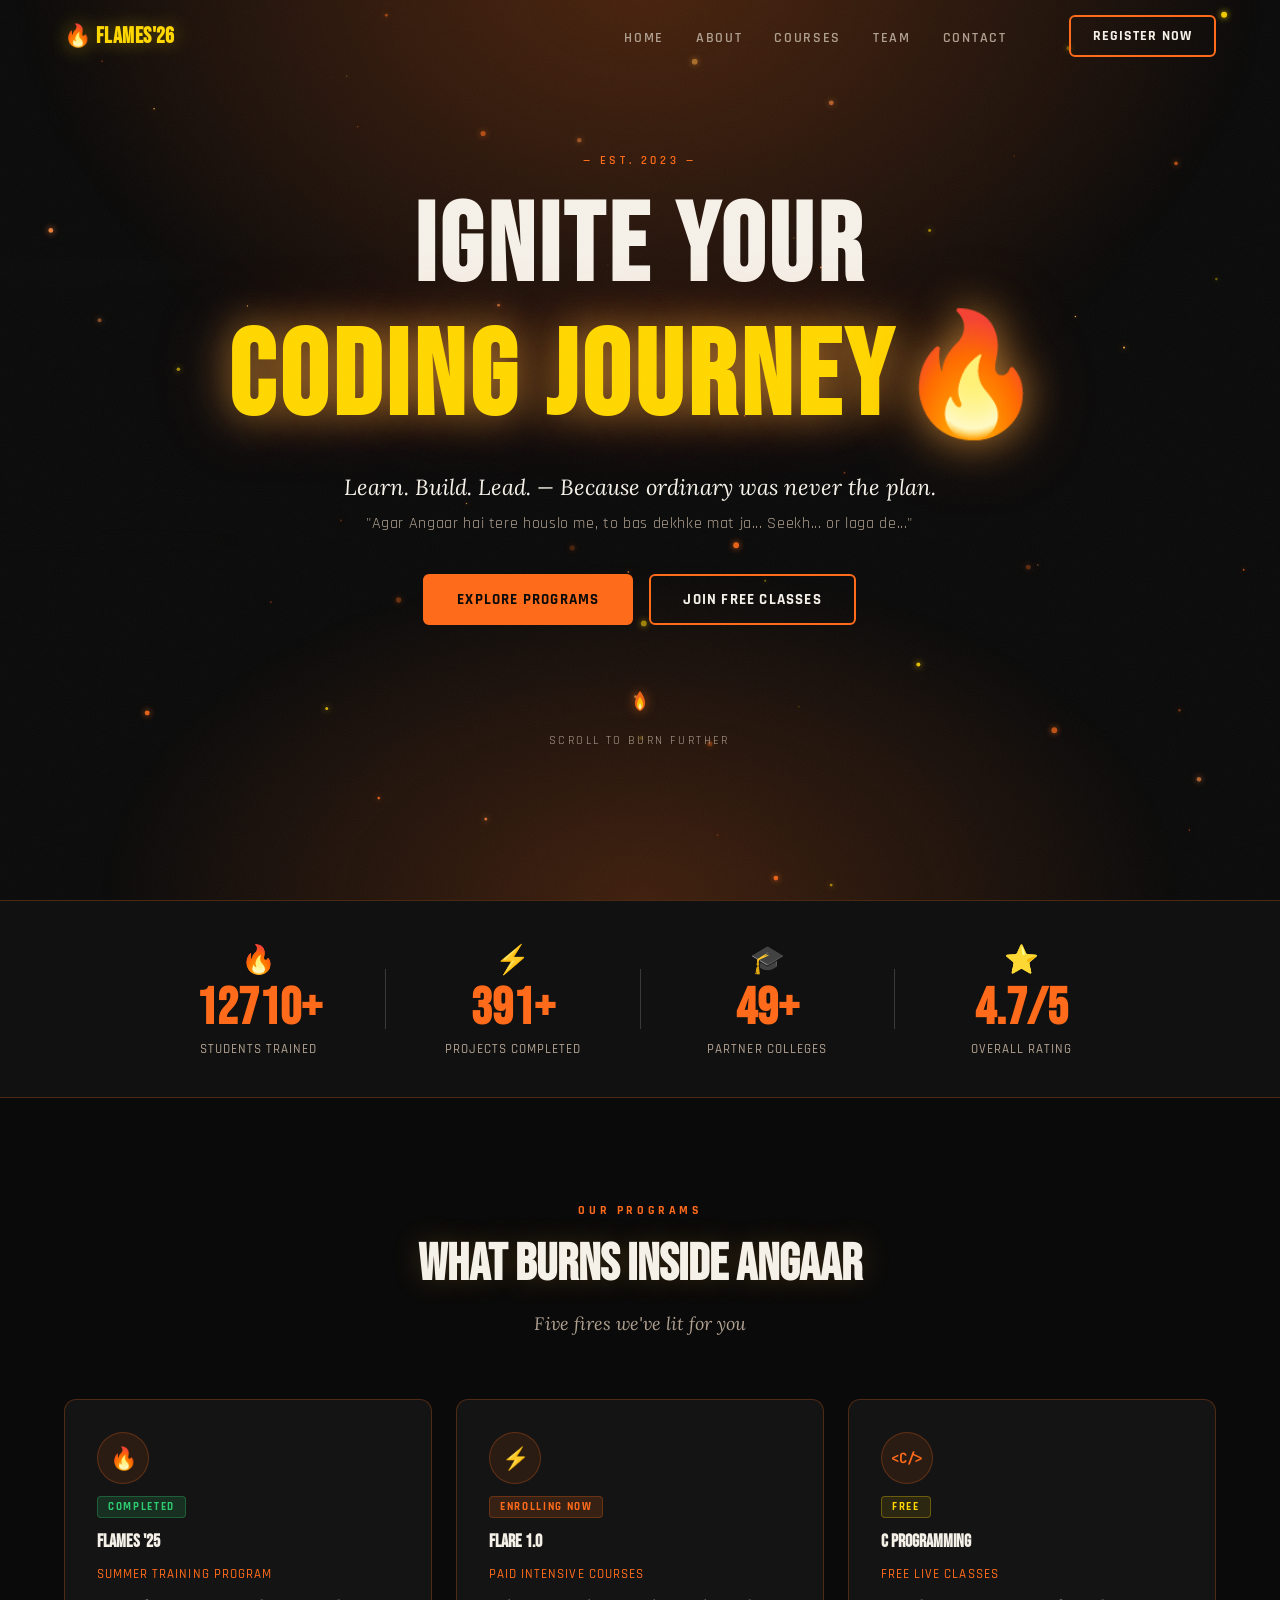
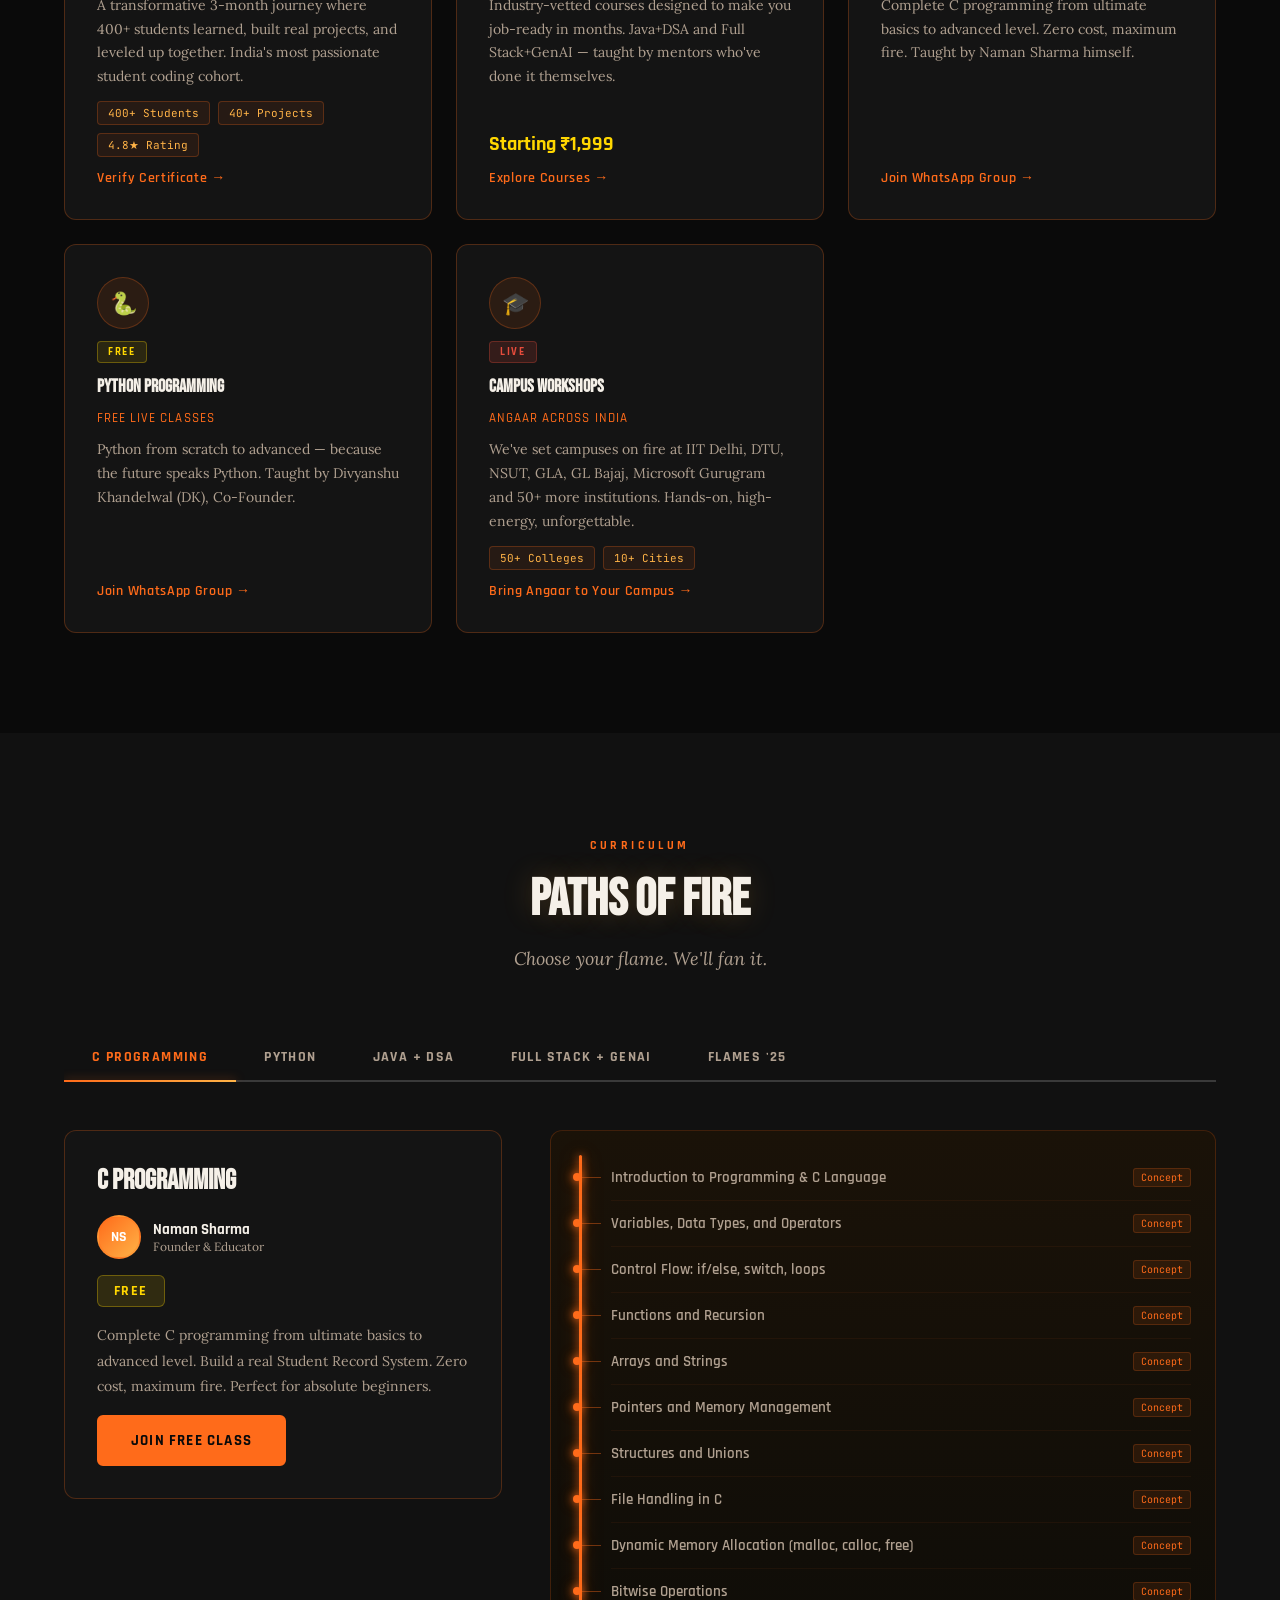
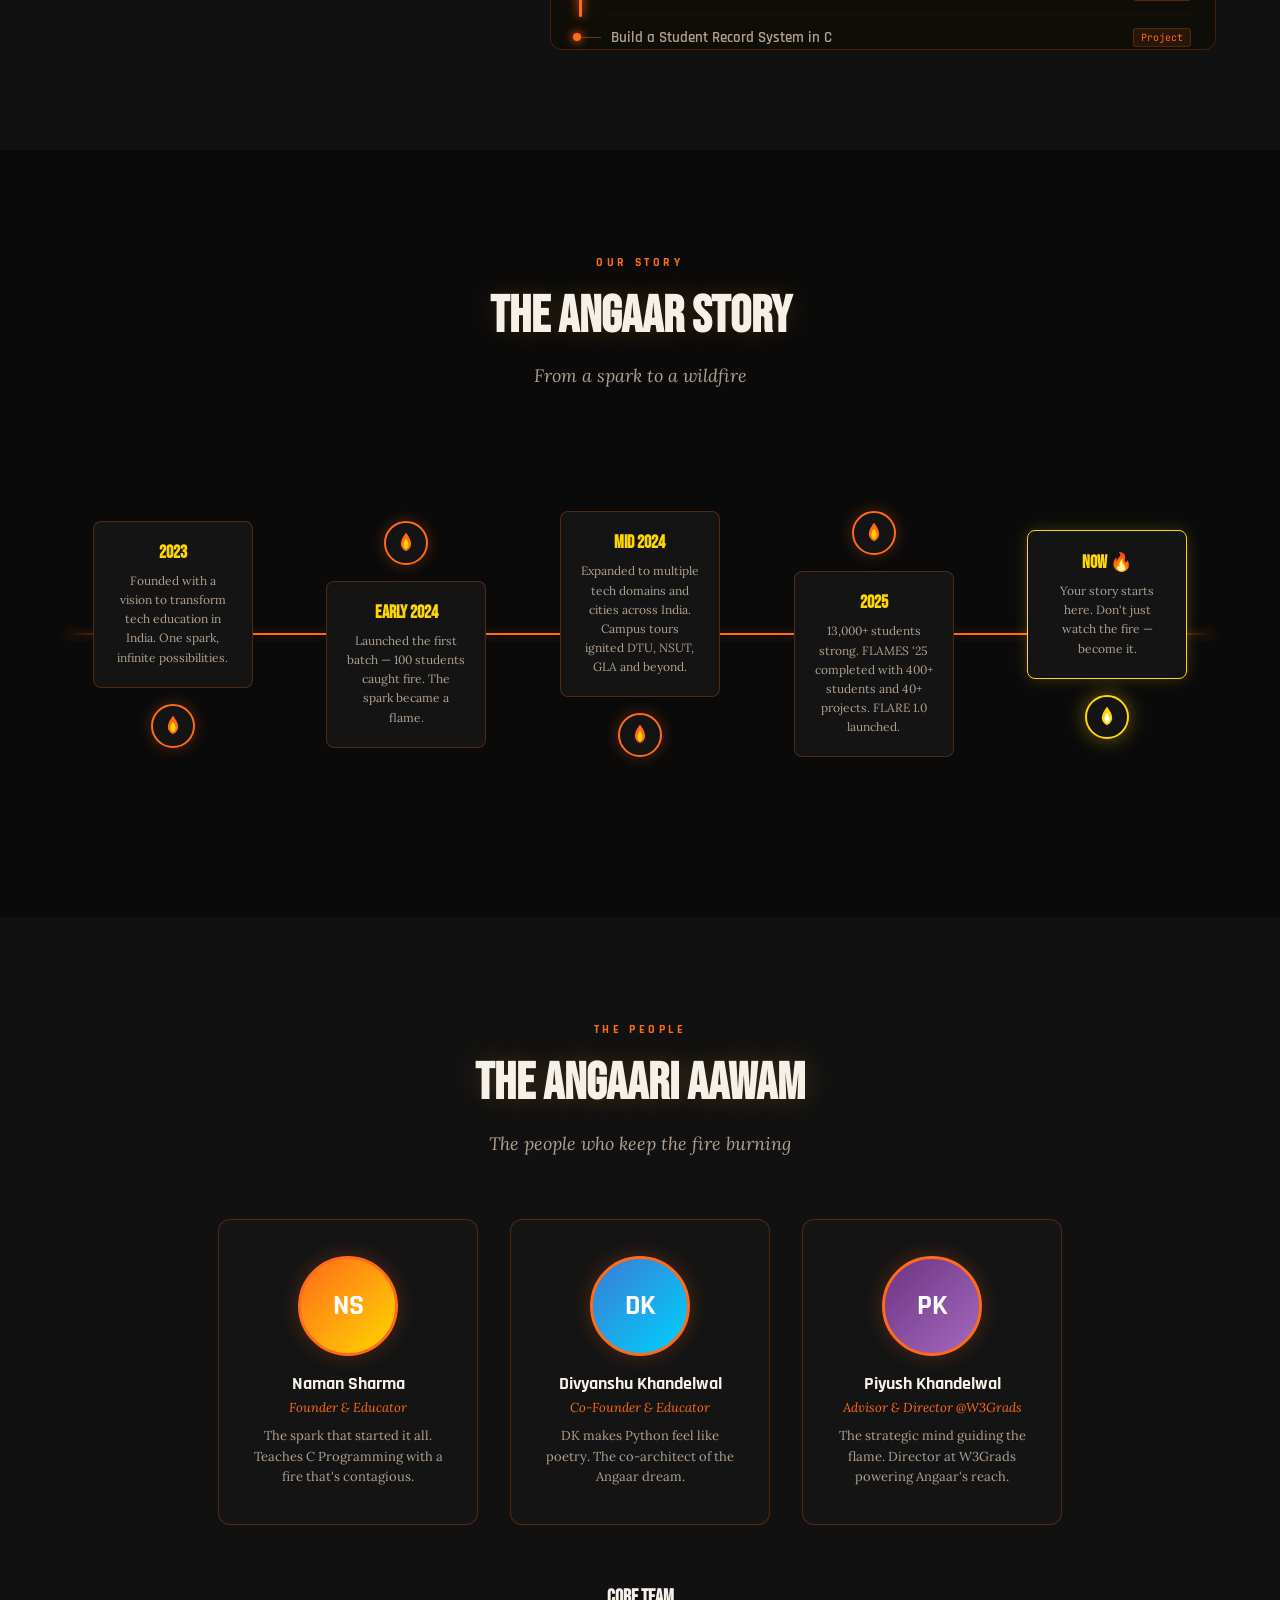
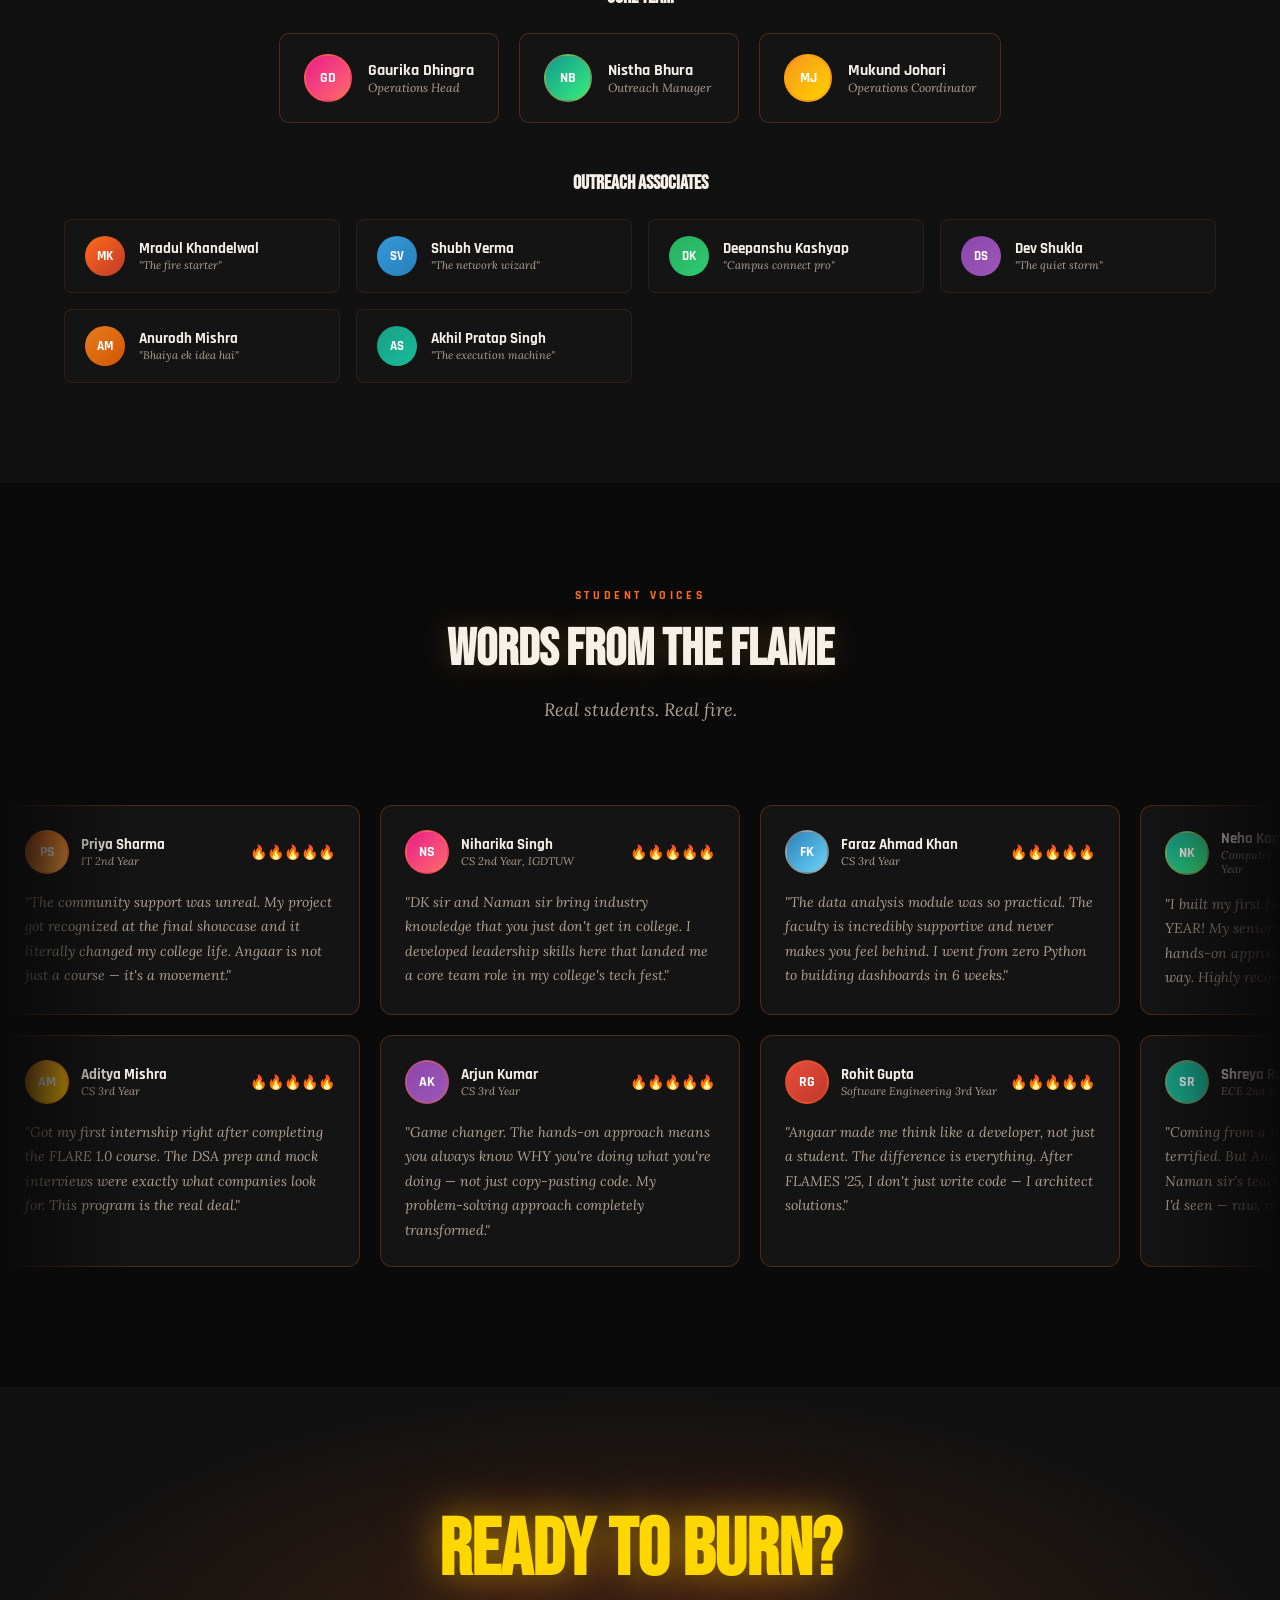
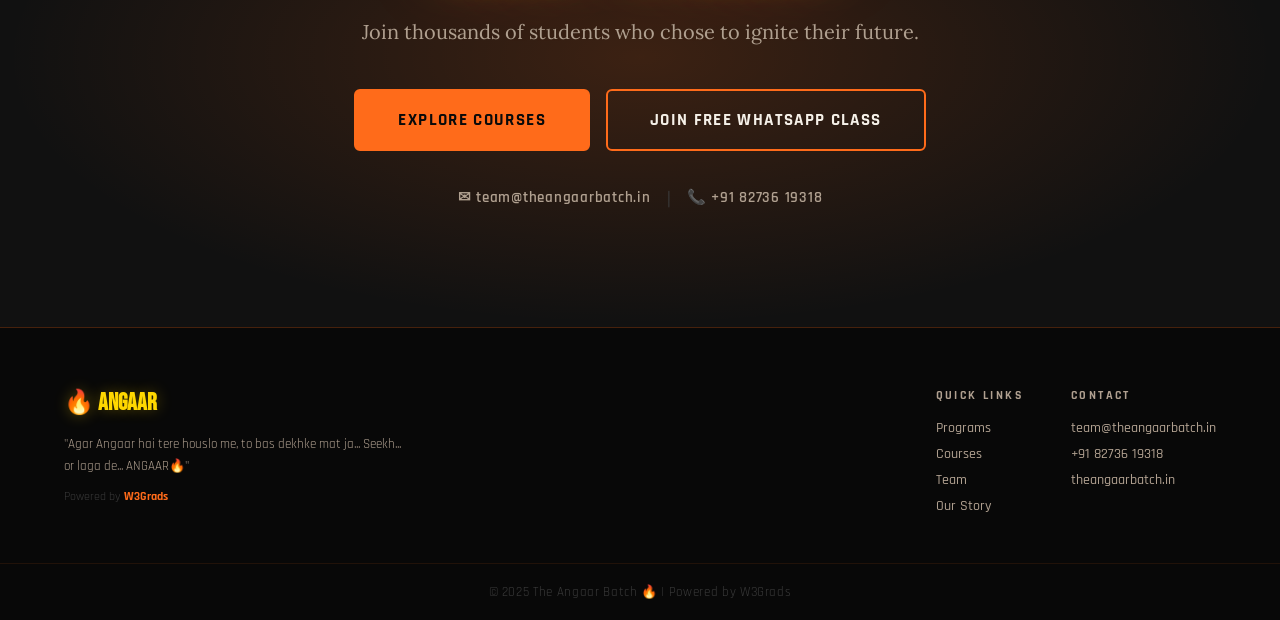
==== index.html @ 76a48553 "initial commit" ====
<!DOCTYPE html>
<html lang="en">

<head>
  <meta charset="UTF-8" />
  <meta name="viewport" content="width=device-width, initial-scale=1.0" />
  <meta name="description"
    content="The Angaar Batch — India's most passionate student coding community. Free live coding classes, intensive FLARE courses, and campus workshops. 13,000+ students trained." />
  <title>The Angaar Batch 🔥 | Ignite Your Angaar</title>

  <!-- Google Fonts -->
  <link rel="preconnect" href="https://fonts.googleapis.com" />
  <link rel="preconnect" href="https://fonts.gstatic.com" crossorigin />
  <link
    href="https://fonts.googleapis.com/css2?family=Bebas+Neue&family=Rajdhani:wght@400;500;600;700&family=Lora:ital,wght@0,400;0,600;1,400;1,600&family=JetBrains+Mono:wght@400;500&display=swap"
    rel="stylesheet" />

  <link rel="stylesheet" href="style.css" />
</head>

<body>

  <!-- ======= NAVBAR ======= -->
  <nav id="navbar" class="navbar">
    <div class="nav-container">
      <a href="#" class="nav-logo" id="nav-logo">🔥 FLAMES'26</a>
      <ul class="nav-links" id="nav-links">
        <li><a href="#hero" class="nav-link">Home</a></li>
        <li><a href="#about" class="nav-link">About</a></li>
        <li><a href="#courses" class="nav-link">Courses</a></li>
        <li><a href="#team" class="nav-link">Team</a></li>
        <li><a href="#contact" class="nav-link">Contact</a></li>
      </ul>
      <a href="register.html" class="btn btn-outline nav-cta" id="nav-cta">Register Now</a>
      <button class="hamburger" id="hamburger" aria-label="Open menu">
        <span></span><span></span><span></span>
      </button>
    </div>
    <!-- Mobile Drawer -->
    <div class="mobile-drawer" id="mobile-drawer">
      <button class="drawer-close" id="drawer-close" aria-label="Close menu">✕</button>
      <ul class="drawer-links">
        <li><a href="#hero" class="drawer-link">Home</a></li>
        <li><a href="#about" class="drawer-link">About</a></li>
        <li><a href="#courses" class="drawer-link">Courses</a></li>
        <li><a href="#team" class="drawer-link">Team</a></li>
        <li><a href="#contact" class="drawer-link">Contact</a></li>
      </ul>
      <a href="register.html" class="btn btn-primary drawer-cta">Register Now</a>
    </div>
    <div class="drawer-overlay" id="drawer-overlay"></div>
  </nav>

  <!-- ======= HERO SECTION ======= -->
  <section id="hero" class="hero-section">
    <!-- Background Layers -->
    <canvas id="particles-canvas" class="particles-canvas"></canvas>
    <div class="hero-glow-top"></div>
    <div class="hero-glow-bottom"></div>
    <div class="hero-smoke hero-smoke--1"></div>
    <div class="hero-smoke hero-smoke--2"></div>
    <div class="noise-overlay"></div>

    <!-- Hero Content -->
    <div class="hero-content" id="hero-content">
      <span class="hero-label reveal-hero" id="hero-label">— EST. 2023 —</span>

      <h1 class="hero-title">
        <span class="hero-line-1 reveal-hero" id="hero-line-1">IGNITE YOUR</span>
        <span class="hero-line-2 reveal-hero" id="hero-line-2">Coding Journey<span class="fire-emoji">🔥</span></span>
      </h1>

      <p class="hero-tagline reveal-hero" id="hero-tagline">
        Learn. Build. Lead. — Because ordinary was never the plan.
      </p>
      <p class="hero-hindi reveal-hero" id="hero-hindi">
        "Agar Angaar hai tere houslo me, to bas dekhke mat ja... Seekh... or laga de..."
      </p>

      <div class="hero-buttons reveal-hero" id="hero-buttons">
        <a href="#about" class="btn btn-primary" id="btn-explore">Explore Programs</a>
        <a href="#courses" class="btn btn-outline" id="btn-join">Join Free Classes</a>
      </div>

      <div class="scroll-indicator reveal-hero" id="scroll-indicator">
        <div class="scroll-flame">
          <svg width="24" height="32" viewBox="0 0 24 32" fill="none" xmlns="http://www.w3.org/2000/svg"
            class="flame-svg">
            <path d="M12 2C12 2 7 8 7 14C7 17.866 9.134 21 12 22C14.866 21 17 17.866 17 14C17 8 12 2 12 2Z"
              fill="#FF6B1A" opacity="0.9" />
            <path d="M12 8C12 8 9 12 9 15.5C9 17.985 10.343 20 12 20.5C13.657 20 15 17.985 15 15.5C15 12 12 8 12 8Z"
              fill="#FFD700" opacity="0.8" />
            <path
              d="M12 14C12 14 10.5 16 10.5 17.5C10.5 19.157 11.172 20.5 12 20.5C12.828 20.5 13.5 19.157 13.5 17.5C13.5 16 12 14 12 14Z"
              fill="white" opacity="0.6" />
          </svg>
        </div>
        <span class="scroll-text">Scroll to burn further</span>
      </div>
    </div>
  </section>

  <!-- ======= STATS BAR ======= -->
  <section id="stats" class="stats-bar">
    <div class="stats-container">
      <div class="stat-item">
        <span class="stat-icon">🔥</span>
        <span class="stat-number" data-target="13000" data-suffix="+">0</span>
        <span class="stat-label">Students Trained</span>
      </div>
      <div class="stat-divider"></div>
      <div class="stat-item">
        <span class="stat-icon">⚡</span>
        <span class="stat-number" data-target="400" data-suffix="+">0</span>
        <span class="stat-label">Projects Completed</span>
      </div>
      <div class="stat-divider"></div>
      <div class="stat-item">
        <span class="stat-icon">🎓</span>
        <span class="stat-number" data-target="50" data-suffix="+">0</span>
        <span class="stat-label">Partner Colleges</span>
      </div>
      <div class="stat-divider"></div>
      <div class="stat-item">
        <span class="stat-icon">⭐</span>
        <span class="stat-number" data-target="4.8" data-suffix="/5" data-decimal="1">0</span>
        <span class="stat-label">Overall Rating</span>
      </div>
    </div>
  </section>

  <!-- ======= ABOUT / HIGHLIGHTS ======= -->
  <section id="about" class="section programs-section">
    <div class="container">
      <div class="section-header reveal">
        <span class="section-label">OUR PROGRAMS</span>
        <h2 class="section-title">What Burns Inside Angaar</h2>
        <p class="section-subtitle">Five fires we've lit for you</p>
      </div>

      <div class="cards-grid">
        <!-- Card 1: FLAMES '25 -->
        <div class="program-card reveal" id="card-flames">
          <div class="card-icon-wrap">
            <span class="card-icon">🔥</span>
          </div>
          <div class="card-badge card-badge--success">COMPLETED</div>
          <h3 class="card-title">FLAMES '25</h3>
          <p class="card-subtitle">Summer Training Program</p>
          <p class="card-body">A transformative 3-month journey where 400+ students learned, built real projects, and
            leveled up together. India's most passionate student coding cohort.</p>
          <div class="card-stats-row">
            <span class="mini-stat">400+ Students</span>
            <span class="mini-stat">40+ Projects</span>
            <span class="mini-stat">4.8★ Rating</span>
          </div>
          <a href="#" class="card-link">Verify Certificate →</a>
        </div>

        <!-- Card 2: FLARE 1.0 -->
        <div class="program-card reveal" id="card-flare">
          <div class="card-icon-wrap">
            <span class="card-icon">⚡</span>
          </div>
          <div class="card-badge card-badge--active">ENROLLING NOW</div>
          <h3 class="card-title">FLARE 1.0</h3>
          <p class="card-subtitle">Paid Intensive Courses</p>
          <p class="card-body">Industry-vetted courses designed to make you job-ready in months. Java+DSA and Full
            Stack+GenAI — taught by mentors who've done it themselves.</p>
          <div class="card-price">Starting ₹1,999</div>
          <a href="#courses" class="card-link">Explore Courses →</a>
        </div>

        <!-- Card 3: C Programming -->
        <div class="program-card reveal" id="card-c">
          <div class="card-icon-wrap">
            <span class="card-icon card-icon--mono">&lt;C/&gt;</span>
          </div>
          <div class="card-badge card-badge--free">FREE</div>
          <h3 class="card-title">C Programming</h3>
          <p class="card-subtitle">Free Live Classes</p>
          <p class="card-body">Complete C programming from ultimate basics to advanced level. Zero cost, maximum fire.
            Taught by Naman Sharma himself.</p>
          <a href="#" class="card-link">Join WhatsApp Group →</a>
        </div>

        <!-- Card 4: Python -->
        <div class="program-card program-card--wide reveal" id="card-python">
          <div class="card-icon-wrap">
            <span class="card-icon">🐍</span>
          </div>
          <div class="card-badge card-badge--free">FREE</div>
          <h3 class="card-title">Python Programming</h3>
          <p class="card-subtitle">Free Live Classes</p>
          <p class="card-body">Python from scratch to advanced — because the future speaks Python. Taught by Divyanshu
            Khandelwal (DK), Co-Founder.</p>
          <a href="#" class="card-link">Join WhatsApp Group →</a>
        </div>

        <!-- Card 5: Workshops -->
        <div class="program-card program-card--wide reveal" id="card-workshops">
          <div class="card-icon-wrap">
            <span class="card-icon">🎓</span>
          </div>
          <div class="card-badge card-badge--live">LIVE</div>
          <h3 class="card-title">Campus Workshops</h3>
          <p class="card-subtitle">Angaar Across India</p>
          <p class="card-body">We've set campuses on fire at IIT Delhi, DTU, NSUT, GLA, GL Bajaj, Microsoft Gurugram and
            50+ more institutions. Hands-on, high-energy, unforgettable.</p>
          <div class="card-stats-row">
            <span class="mini-stat">50+ Colleges</span>
            <span class="mini-stat">10+ Cities</span>
          </div>
          <a href="#contact" class="card-link">Bring Angaar to Your Campus →</a>
        </div>
      </div>
    </div>
  </section>

  <!-- ======= COURSES SECTION ======= -->
  <section id="courses" class="section courses-section">
    <div class="container">
      <div class="section-header reveal">
        <span class="section-label">CURRICULUM</span>
        <h2 class="section-title">Paths of Fire</h2>
        <p class="section-subtitle">Choose your flame. We'll fan it.</p>
      </div>

      <!-- Tab Switcher -->
      <div class="tabs-wrapper reveal">
        <div class="tabs-bar" id="tabs-bar">
          <button class="tab-btn active" data-tab="c" id="tab-c">C PROGRAMMING</button>
          <button class="tab-btn" data-tab="python" id="tab-python">PYTHON</button>
          <button class="tab-btn" data-tab="java" id="tab-java">JAVA + DSA</button>
          <button class="tab-btn" data-tab="fullstack" id="tab-fullstack">FULL STACK + GENAI</button>
          <button class="tab-btn" data-tab="flames" id="tab-flames">FLAMES '25</button>
          <div class="tab-indicator" id="tab-indicator"></div>
        </div>
      </div>

      <!-- Course Cards -->
      <div class="course-panels">

        <!-- C Programming Panel -->
        <div class="course-panel active" id="panel-c">
          <div class="course-info">
            <h3 class="course-title">C Programming</h3>
            <div class="course-instructor">
              <div class="instructor-avatar" style="background: linear-gradient(135deg, #FF6B1A, #FFB347);">NS</div>
              <div>
                <div class="instructor-name">Naman Sharma</div>
                <div class="instructor-role">Founder & Educator</div>
              </div>
            </div>
            <div class="course-price-badge free-badge">FREE</div>
            <p class="course-desc">Complete C programming from ultimate basics to advanced level. Build a real Student
              Record System. Zero cost, maximum fire. Perfect for absolute beginners.</p>
            <a href="#" class="btn btn-primary course-enroll-btn" id="enroll-c">Join Free Class</a>
          </div>
          <div class="burning-scroll" id="scroll-c">
            <div class="scroll-spine" id="spine-c"></div>
            <div class="scroll-items" id="items-c">
              <div class="scroll-item" data-tag="Concept">Introduction to Programming & C Language</div>
              <div class="scroll-item" data-tag="Concept">Variables, Data Types, and Operators</div>
              <div class="scroll-item" data-tag="Concept">Control Flow: if/else, switch, loops</div>
              <div class="scroll-item" data-tag="Concept">Functions and Recursion</div>
              <div class="scroll-item" data-tag="Concept">Arrays and Strings</div>
              <div class="scroll-item" data-tag="Concept">Pointers and Memory Management</div>
              <div class="scroll-item" data-tag="Concept">Structures and Unions</div>
              <div class="scroll-item" data-tag="Concept">File Handling in C</div>
              <div class="scroll-item" data-tag="Concept">Dynamic Memory Allocation (malloc, calloc, free)</div>
              <div class="scroll-item" data-tag="Concept">Bitwise Operations</div>
              <div class="scroll-item" data-tag="Project">Build a Student Record System in C</div>
              <div class="scroll-item" data-tag="Assessment">Final Assessment + Certificate</div>
            </div>
          </div>
        </div>

        <!-- Python Panel -->
        <div class="course-panel" id="panel-python">
          <div class="course-info">
            <h3 class="course-title">Python Programming</h3>
            <div class="course-instructor">
              <div class="instructor-avatar" style="background: linear-gradient(135deg, #3a7bd5, #00d2ff);">DK</div>
              <div>
                <div class="instructor-name">Divyanshu Khandelwal</div>
                <div class="instructor-role">Co-Founder & Educator</div>
              </div>
            </div>
            <div class="course-price-badge free-badge">FREE</div>
            <p class="course-desc">Python from scratch to advanced — because the future speaks Python. Build real data
              dashboards. Taught by DK himself, with love and fire.</p>
            <a href="#" class="btn btn-primary course-enroll-btn" id="enroll-python">Join Free Class</a>
          </div>
          <div class="burning-scroll" id="scroll-python">
            <div class="scroll-spine" id="spine-python"></div>
            <div class="scroll-items" id="items-python">
              <div class="scroll-item" data-tag="Concept">Python Basics: Syntax, Variables, I/O</div>
              <div class="scroll-item" data-tag="Concept">Conditionals and Loops</div>
              <div class="scroll-item" data-tag="Concept">Functions, Scope, and Lambda</div>
              <div class="scroll-item" data-tag="Concept">Lists, Tuples, Sets, Dictionaries</div>
              <div class="scroll-item" data-tag="Concept">String Manipulation Deep Dive</div>
              <div class="scroll-item" data-tag="Concept">File Handling and Exceptions</div>
              <div class="scroll-item" data-tag="Concept">Object-Oriented Programming in Python</div>
              <div class="scroll-item" data-tag="Concept">Modules and Packages</div>
              <div class="scroll-item" data-tag="Workshop">Working with APIs (requests library)</div>
              <div class="scroll-item" data-tag="Workshop">Data Analysis Intro with Pandas</div>
              <div class="scroll-item" data-tag="Workshop">Web Scraping Basics with BeautifulSoup</div>
              <div class="scroll-item" data-tag="Project">Build a Data Dashboard</div>
              <div class="scroll-item" data-tag="Assessment">Final Assessment + Certificate</div>
            </div>
          </div>
        </div>

        <!-- Java + DSA Panel -->
        <div class="course-panel" id="panel-java">
          <div class="course-info">
            <h3 class="course-title">Java + DSA</h3>
            <div class="course-instructor">
              <div class="instructor-avatar" style="background: linear-gradient(135deg, #FF6B1A, #c0392b);">AM</div>
              <div>
                <div class="instructor-name">Angaar Mentors</div>
                <div class="instructor-role">FLARE 1.0 Program</div>
              </div>
            </div>
            <div class="course-price-badge paid-badge">₹1,999</div>
            <p class="course-desc">Industry-vetted Java & DSA roadmap with 150+ curated problems, mock interviews, and a
              capstone portfolio project. Job-ready in months.</p>
            <a href="#" class="btn btn-primary course-enroll-btn" id="enroll-java">Enroll Now</a>
          </div>
          <div class="burning-scroll" id="scroll-java">
            <div class="scroll-spine" id="spine-java"></div>
            <div class="scroll-items" id="items-java">
              <div class="scroll-item" data-tag="Concept">Core Java: Syntax, OOP, Classes, Inheritance</div>
              <div class="scroll-item" data-tag="Concept">Advanced OOP: Abstract, Interfaces, Generics</div>
              <div class="scroll-item" data-tag="Concept">Exception Handling and Collections Framework</div>
              <div class="scroll-item" data-tag="Concept">Java 8+ Features (Streams, Lambda, Optional)</div>
              <div class="scroll-item" data-tag="Concept">Time & Space Complexity Analysis</div>
              <div class="scroll-item" data-tag="Concept">Arrays, Strings, and Hashing Problems</div>
              <div class="scroll-item" data-tag="Concept">Linked Lists: Singly, Doubly, Circular</div>
              <div class="scroll-item" data-tag="Concept">Stacks, Queues, and Dequeues</div>
              <div class="scroll-item" data-tag="Concept">Trees: Binary, BST, AVL, Segment Trees</div>
              <div class="scroll-item" data-tag="Concept">Graphs: BFS, DFS, Dijkstra, Topological Sort</div>
              <div class="scroll-item" data-tag="Concept">Dynamic Programming Patterns (50+ problems)</div>
              <div class="scroll-item" data-tag="Concept">Sliding Window, Two Pointers, Backtracking</div>
              <div class="scroll-item" data-tag="Workshop">150+ Curated Interview Problems</div>
              <div class="scroll-item" data-tag="Workshop">Mock Interviews + Resume Review</div>
              <div class="scroll-item" data-tag="Project">Capstone Project Portfolio</div>
            </div>
          </div>
        </div>

        <!-- Full Stack + GenAI Panel -->
        <div class="course-panel" id="panel-fullstack">
          <div class="course-info">
            <h3 class="course-title">Full Stack + GenAI</h3>
            <div class="course-instructor">
              <div class="instructor-avatar" style="background: linear-gradient(135deg, #6c3483, #a569bd);">AM</div>
              <div>
                <div class="instructor-name">Angaar Mentors</div>
                <div class="instructor-role">FLARE 1.0 Program</div>
              </div>
            </div>
            <div class="course-price-badge paid-badge">₹1,999</div>
            <p class="course-desc">Master React, Django, and integrate real AI into your apps. Build a full-stack
              AI-powered web application as your capstone. The future is now.</p>
            <a href="#" class="btn btn-primary course-enroll-btn" id="enroll-fullstack">Enroll Now</a>
          </div>
          <div class="burning-scroll" id="scroll-fullstack">
            <div class="scroll-spine" id="spine-fullstack"></div>
            <div class="scroll-items" id="items-fullstack">
              <div class="scroll-item" data-tag="Concept">HTML5 + CSS3 Mastery</div>
              <div class="scroll-item" data-tag="Concept">JavaScript ES6+: Promises, Async/Await</div>
              <div class="scroll-item" data-tag="Concept">React.js: Components, Hooks, State Management</div>
              <div class="scroll-item" data-tag="Concept">Django Framework: Models, Views, URLs</div>
              <div class="scroll-item" data-tag="Concept">REST API Design with Django REST Framework</div>
              <div class="scroll-item" data-tag="Concept">SQL Databases: PostgreSQL Design & Queries</div>
              <div class="scroll-item" data-tag="Concept">NoSQL with MongoDB</div>
              <div class="scroll-item" data-tag="Concept">Authentication: JWT, Sessions, OAuth</div>
              <div class="scroll-item" data-tag="Workshop">ChatGPT API & LLM Integration</div>
              <div class="scroll-item" data-tag="Workshop">Building AI-Powered Web Features</div>
              <div class="scroll-item" data-tag="Workshop">WebApp Deployment: AWS/Render/Railway</div>
              <div class="scroll-item" data-tag="Workshop">Docker Basics and DevOps Intro</div>
              <div class="scroll-item" data-tag="Project">Capstone: Full Stack AI Web Application</div>
            </div>
          </div>
        </div>

        <!-- FLAMES '25 Panel -->
        <div class="course-panel" id="panel-flames">
          <div class="course-info">
            <h3 class="course-title">FLAMES '25</h3>
            <div class="course-instructor">
              <div class="instructor-avatar" style="background: linear-gradient(135deg, #FF6B1A, #FFD700);">🔥</div>
              <div>
                <div class="instructor-name">Angaar Core Team</div>
                <div class="instructor-role">Completed Cohort</div>
              </div>
            </div>
            <div class="course-price-badge completed-badge">3 MONTHS</div>
            <p class="course-desc">The iconic first summer batch — 400+ students, 40+ projects, 4.8/5 rating. A
              completed cohort that proved the Angaar model works. Your batch comes next.</p>
            <a href="#" class="btn btn-outline course-enroll-btn" id="enroll-flames">View Alumni Network</a>
          </div>
          <div class="burning-scroll" id="scroll-flames">
            <div class="scroll-spine" id="spine-flames"></div>
            <div class="scroll-items" id="items-flames">
              <div class="scroll-item" data-tag="Workshop">Orientation & Team Formation</div>
              <div class="scroll-item" data-tag="Concept">Git, GitHub, and Collaboration Workflows</div>
              <div class="scroll-item" data-tag="Concept">Web Fundamentals: HTML, CSS, JavaScript</div>
              <div class="scroll-item" data-tag="Concept">Python for Web Development</div>
              <div class="scroll-item" data-tag="Concept">Django Backend Development</div>
              <div class="scroll-item" data-tag="Concept">Database Design and Integration</div>
              <div class="scroll-item" data-tag="Workshop">Frontend: Building Interactive UIs</div>
              <div class="scroll-item" data-tag="Workshop">API Development and Integration</div>
              <div class="scroll-item" data-tag="Project">Team Project Kickoff (40+ teams)</div>
              <div class="scroll-item" data-tag="Workshop">Agile Methodology & Sprint Planning</div>
              <div class="scroll-item" data-tag="Project">Project Development Sprints (6 weeks)</div>
              <div class="scroll-item" data-tag="Workshop">Testing, Debugging, Deployment</div>
              <div class="scroll-item" data-tag="Project">Final Project Presentations</div>
              <div class="scroll-item" data-tag="Assessment">Certificate Distribution & Recognition</div>
              <div class="scroll-item" data-tag="Workshop">FLAMES Alumni Network Access</div>
            </div>
          </div>
        </div>

      </div>
    </div>
  </section>

  <!-- ======= JOURNEY / MILESTONES ======= -->
  <section id="journey" class="section journey-section">
    <div class="container">
      <div class="section-header reveal">
        <span class="section-label">OUR STORY</span>
        <h2 class="section-title">The Angaar Story</h2>
        <p class="section-subtitle">From a spark to a wildfire</p>
      </div>
      <div class="timeline-wrapper reveal">
        <div class="timeline-line"></div>
        <div class="timeline-items">
          <div class="timeline-item">
            <div class="timeline-dot">
              <svg width="20" height="24" viewBox="0 0 20 28" fill="none" class="tl-flame">
                <path d="M10 2C10 2 4 9 4 15C4 18.866 6.686 22.5 10 23.5C13.314 22.5 16 18.866 16 15C16 9 10 2 10 2Z"
                  fill="#FF6B1A" />
                <path d="M10 9C10 9 7 13 7 16C7 18.485 8.343 20.5 10 21C11.657 20.5 13 18.485 13 16C13 13 10 9 10 9Z"
                  fill="#FFD700" />
              </svg>
            </div>
            <div class="timeline-card tl-above">
              <div class="tl-year">2023</div>
              <p class="tl-desc">Founded with a vision to transform tech education in India. One spark, infinite
                possibilities.</p>
            </div>
          </div>
          <div class="timeline-item">
            <div class="timeline-dot">
              <svg width="20" height="24" viewBox="0 0 20 28" fill="none" class="tl-flame">
                <path d="M10 2C10 2 4 9 4 15C4 18.866 6.686 22.5 10 23.5C13.314 22.5 16 18.866 16 15C16 9 10 2 10 2Z"
                  fill="#FF6B1A" />
                <path d="M10 9C10 9 7 13 7 16C7 18.485 8.343 20.5 10 21C11.657 20.5 13 18.485 13 16C13 13 10 9 10 9Z"
                  fill="#FFD700" />
              </svg>
            </div>
            <div class="timeline-card tl-below">
              <div class="tl-year">Early 2024</div>
              <p class="tl-desc">Launched the first batch — 100 students caught fire. The spark became a flame.</p>
            </div>
          </div>
          <div class="timeline-item">
            <div class="timeline-dot">
              <svg width="20" height="24" viewBox="0 0 20 28" fill="none" class="tl-flame">
                <path d="M10 2C10 2 4 9 4 15C4 18.866 6.686 22.5 10 23.5C13.314 22.5 16 18.866 16 15C16 9 10 2 10 2Z"
                  fill="#FF6B1A" />
                <path d="M10 9C10 9 7 13 7 16C7 18.485 8.343 20.5 10 21C11.657 20.5 13 18.485 13 16C13 13 10 9 10 9Z"
                  fill="#FFD700" />
              </svg>
            </div>
            <div class="timeline-card tl-above">
              <div class="tl-year">Mid 2024</div>
              <p class="tl-desc">Expanded to multiple tech domains and cities across India. Campus tours ignited DTU,
                NSUT, GLA and beyond.</p>
            </div>
          </div>
          <div class="timeline-item">
            <div class="timeline-dot">
              <svg width="20" height="24" viewBox="0 0 20 28" fill="none" class="tl-flame">
                <path d="M10 2C10 2 4 9 4 15C4 18.866 6.686 22.5 10 23.5C13.314 22.5 16 18.866 16 15C16 9 10 2 10 2Z"
                  fill="#FF6B1A" />
                <path d="M10 9C10 9 7 13 7 16C7 18.485 8.343 20.5 10 21C11.657 20.5 13 18.485 13 16C13 13 10 9 10 9Z"
                  fill="#FFD700" />
              </svg>
            </div>
            <div class="timeline-card tl-below">
              <div class="tl-year">2025</div>
              <p class="tl-desc">13,000+ students strong. FLAMES '25 completed with 400+ students and 40+ projects.
                FLARE 1.0 launched.</p>
            </div>
          </div>
          <div class="timeline-item">
            <div class="timeline-dot tl-dot-active">
              <svg width="20" height="24" viewBox="0 0 20 28" fill="none" class="tl-flame">
                <path d="M10 2C10 2 4 9 4 15C4 18.866 6.686 22.5 10 23.5C13.314 22.5 16 18.866 16 15C16 9 10 2 10 2Z"
                  fill="#FFD700" />
                <path d="M10 9C10 9 7 13 7 16C7 18.485 8.343 20.5 10 21C11.657 20.5 13 18.485 13 16C13 13 10 9 10 9Z"
                  fill="white" />
              </svg>
            </div>
            <div class="timeline-card tl-above tl-card-active">
              <div class="tl-year">Now 🔥</div>
              <p class="tl-desc">Your story starts here. Don't just watch the fire — become it.</p>
            </div>
          </div>
        </div>
      </div>
    </div>
  </section>

  <!-- ======= TEAM SECTION ======= -->
  <section id="team" class="section team-section">
    <div class="container">
      <div class="section-header reveal">
        <span class="section-label">THE PEOPLE</span>
        <h2 class="section-title">The Angaari Aawam</h2>
        <p class="section-subtitle">The people who keep the fire burning</p>
      </div>

      <!-- Founders Row -->
      <div class="founders-row reveal">
        <div class="founder-card" id="founder-naman">
          <div class="founder-avatar-wrap">
            <div class="founder-avatar" style="background: linear-gradient(135deg, #FF6B1A 0%, #FFD700 100%);">NS</div>
          </div>
          <h3 class="founder-name">Naman Sharma</h3>
          <p class="founder-role">Founder & Educator</p>
          <p class="founder-desc">The spark that started it all. Teaches C Programming with a fire that's contagious.
          </p>
        </div>
        <div class="founder-card" id="founder-dk">
          <div class="founder-avatar-wrap">
            <div class="founder-avatar" style="background: linear-gradient(135deg, #3a7bd5 0%, #00d2ff 100%);">DK</div>
          </div>
          <h3 class="founder-name">Divyanshu Khandelwal</h3>
          <p class="founder-role">Co-Founder & Educator</p>
          <p class="founder-desc">DK makes Python feel like poetry. The co-architect of the Angaar dream.</p>
        </div>
        <div class="founder-card" id="founder-piyush">
          <div class="founder-avatar-wrap">
            <div class="founder-avatar" style="background: linear-gradient(135deg, #6c3483 0%, #a569bd 100%);">PK</div>
          </div>
          <h3 class="founder-name">Piyush Khandelwal</h3>
          <p class="founder-role">Advisor & Director @W3Grads</p>
          <p class="founder-desc">The strategic mind guiding the flame. Director at W3Grads powering Angaar's reach.</p>
        </div>
      </div>

      <!-- Core Team -->
      <div class="team-sub-header reveal">
        <h3 class="team-row-title">Core Team</h3>
      </div>
      <div class="core-team-row reveal">
        <div class="team-card" id="team-gaurika">
          <div class="team-avatar" style="background: linear-gradient(135deg, #e91e8c, #ff6b6b);">GD</div>
          <div class="team-info">
            <h4 class="team-name">Gaurika Dhingra</h4>
            <p class="team-role">Operations Head</p>
          </div>
        </div>
        <div class="team-card" id="team-nistha">
          <div class="team-avatar" style="background: linear-gradient(135deg, #11998e, #38ef7d);">NB</div>
          <div class="team-info">
            <h4 class="team-name">Nistha Bhura</h4>
            <p class="team-role">Outreach Manager</p>
          </div>
        </div>
        <div class="team-card" id="team-mukund">
          <div class="team-avatar" style="background: linear-gradient(135deg, #f7971e, #ffd200);">MJ</div>
          <div class="team-info">
            <h4 class="team-name">Mukund Johari</h4>
            <p class="team-role">Operations Coordinator</p>
          </div>
        </div>
      </div>

      <!-- Outreach Associates -->
      <div class="team-sub-header reveal">
        <h3 class="team-row-title">Outreach Associates</h3>
      </div>
      <div class="associates-grid reveal">
        <div class="associate-card" id="assoc-mradul">
          <div class="assoc-avatar" style="background: linear-gradient(135deg, #FF6B1A, #c0392b);">MK</div>
          <div class="assoc-info">
            <span class="assoc-name">Mradul Khandelwal</span>
            <span class="assoc-desc">"The fire starter"</span>
          </div>
        </div>
        <div class="associate-card" id="assoc-shubh">
          <div class="assoc-avatar" style="background: linear-gradient(135deg, #3498db, #2980b9);">SV</div>
          <div class="assoc-info">
            <span class="assoc-name">Shubh Verma</span>
            <span class="assoc-desc">"The network wizard"</span>
          </div>
        </div>
        <div class="associate-card" id="assoc-deepanshu">
          <div class="assoc-avatar" style="background: linear-gradient(135deg, #27ae60, #2ecc71);">DK</div>
          <div class="assoc-info">
            <span class="assoc-name">Deepanshu Kashyap</span>
            <span class="assoc-desc">"Campus connect pro"</span>
          </div>
        </div>
        <div class="associate-card" id="assoc-dev">
          <div class="assoc-avatar" style="background: linear-gradient(135deg, #8e44ad, #9b59b6);">DS</div>
          <div class="assoc-info">
            <span class="assoc-name">Dev Shukla</span>
            <span class="assoc-desc">"The quiet storm"</span>
          </div>
        </div>
        <div class="associate-card" id="assoc-anurodh">
          <div class="assoc-avatar" style="background: linear-gradient(135deg, #e67e22, #d35400);">AM</div>
          <div class="assoc-info">
            <span class="assoc-name">Anurodh Mishra</span>
            <span class="assoc-desc">"Bhaiya ek idea hai"</span>
          </div>
        </div>
        <div class="associate-card" id="assoc-akhil">
          <div class="assoc-avatar" style="background: linear-gradient(135deg, #16a085, #1abc9c);">AS</div>
          <div class="assoc-info">
            <span class="assoc-name">Akhil Pratap Singh</span>
            <span class="assoc-desc">"The execution machine"</span>
          </div>
        </div>
      </div>
    </div>
  </section>

  <!-- ======= TESTIMONIALS ======= -->
  <section id="testimonials" class="section testimonials-section">
    <div class="container">
      <div class="section-header reveal">
        <span class="section-label">STUDENT VOICES</span>
        <h2 class="section-title">Words from the Flame</h2>
        <p class="section-subtitle">Real students. Real fire.</p>
      </div>
    </div>
    <div class="marquee-wrapper reveal">
      <!-- Row 1: left -->
      <div class="marquee-row marquee-left" id="marquee-row-1">
        <div class="marquee-track" id="marquee-track-1">
          <div class="testimonial-card">
            <div class="testi-header">
              <div class="testi-avatar" style="background: linear-gradient(135deg, #FF6B1A, #FFB347);">PS</div>
              <div>
                <div class="testi-name">Priya Sharma</div>
                <div class="testi-college">IT 2nd Year</div>
              </div>
              <div class="testi-rating">🔥🔥🔥🔥🔥</div>
            </div>
            <p class="testi-quote">"The community support was unreal. My project got recognized at the final showcase
              and it literally changed my college life. Angaar is not just a course — it's a movement."</p>
          </div>
          <div class="testimonial-card">
            <div class="testi-header">
              <div class="testi-avatar" style="background: linear-gradient(135deg, #e91e8c, #ff6b6b);">NS</div>
              <div>
                <div class="testi-name">Niharika Singh</div>
                <div class="testi-college">CS 2nd Year, IGDTUW</div>
              </div>
              <div class="testi-rating">🔥🔥🔥🔥🔥</div>
            </div>
            <p class="testi-quote">"DK sir and Naman sir bring industry knowledge that you just don't get in college. I
              developed leadership skills here that landed me a core team role in my college's tech fest."</p>
          </div>
          <div class="testimonial-card">
            <div class="testi-header">
              <div class="testi-avatar" style="background: linear-gradient(135deg, #2980b9, #6dd5fa);">FK</div>
              <div>
                <div class="testi-name">Faraz Ahmad Khan</div>
                <div class="testi-college">CS 3rd Year</div>
              </div>
              <div class="testi-rating">🔥🔥🔥🔥🔥</div>
            </div>
            <p class="testi-quote">"The data analysis module was so practical. The faculty is incredibly supportive and
              never makes you feel behind. I went from zero Python to building dashboards in 6 weeks."</p>
          </div>
          <div class="testimonial-card">
            <div class="testi-header">
              <div class="testi-avatar" style="background: linear-gradient(135deg, #11998e, #38ef7d);">NK</div>
              <div>
                <div class="testi-name">Neha Kapoor</div>
                <div class="testi-college">Computer Applications 1st Year</div>
              </div>
              <div class="testi-rating">🔥🔥🔥🔥🔥</div>
            </div>
            <p class="testi-quote">"I built my first full-stack app here. FIRST YEAR! My seniors couldn't believe it.
              The hands-on approach is brutal in the best possible way. Highly recommend."</p>
          </div>
        </div>
      </div>
      <!-- Row 2: right -->
      <div class="marquee-row marquee-right" id="marquee-row-2">
        <div class="marquee-track" id="marquee-track-2">
          <div class="testimonial-card">
            <div class="testi-header">
              <div class="testi-avatar" style="background: linear-gradient(135deg, #f7971e, #ffd200);">AM</div>
              <div>
                <div class="testi-name">Aditya Mishra</div>
                <div class="testi-college">CS 3rd Year</div>
              </div>
              <div class="testi-rating">🔥🔥🔥🔥🔥</div>
            </div>
            <p class="testi-quote">"Got my first internship right after completing the FLARE 1.0 course. The DSA prep
              and mock interviews were exactly what companies look for. This program is the real deal."</p>
          </div>
          <div class="testimonial-card">
            <div class="testi-header">
              <div class="testi-avatar" style="background: linear-gradient(135deg, #8e44ad, #9b59b6);">AK</div>
              <div>
                <div class="testi-name">Arjun Kumar</div>
                <div class="testi-college">CS 3rd Year</div>
              </div>
              <div class="testi-rating">🔥🔥🔥🔥🔥</div>
            </div>
            <p class="testi-quote">"Game changer. The hands-on approach means you always know WHY you're doing what
              you're doing — not just copy-pasting code. My problem-solving approach completely transformed."</p>
          </div>
          <div class="testimonial-card">
            <div class="testi-header">
              <div class="testi-avatar" style="background: linear-gradient(135deg, #e74c3c, #c0392b);">RG</div>
              <div>
                <div class="testi-name">Rohit Gupta</div>
                <div class="testi-college">Software Engineering 3rd Year</div>
              </div>
              <div class="testi-rating">🔥🔥🔥🔥🔥</div>
            </div>
            <p class="testi-quote">"Angaar made me think like a developer, not just a student. The difference is
              everything. After FLAMES '25, I don't just write code — I architect solutions."</p>
          </div>
          <div class="testimonial-card">
            <div class="testi-header">
              <div class="testi-avatar" style="background: linear-gradient(135deg, #16a085, #1abc9c);">SR</div>
              <div>
                <div class="testi-name">Shreya Rawat</div>
                <div class="testi-college">ECE 2nd Year, DTU</div>
              </div>
              <div class="testi-rating">🔥🔥🔥🔥🔥</div>
            </div>
            <p class="testi-quote">"Coming from a non-CSE background, I was terrified. But Angaar made it feel possible.
              Naman sir's teaching style is unlike anything I'd seen — raw, real, and results-driven."</p>
          </div>
        </div>
      </div>
    </div>
  </section>

  <!-- ======= CTA SECTION ======= -->
  <section id="contact" class="cta-section">
    <div class="cta-glow"></div>
    <div class="container">
      <div class="cta-content reveal">
        <h2 class="cta-title">Ready to Burn?</h2>
        <p class="cta-sub">Join thousands of students who chose to ignite their future.</p>
        <div class="cta-buttons">
          <a href="#courses" class="btn btn-primary btn-lg" id="cta-btn-courses">Explore Courses</a>
          <a href="#" class="btn btn-outline btn-lg" id="cta-btn-whatsapp">Join Free WhatsApp Class</a>
        </div>
        <div class="cta-contact">
          <a href="mailto:team@theangaarbatch.in" class="cta-contact-link" id="cta-email">✉ team@theangaarbatch.in</a>
          <span class="cta-divider">|</span>
          <a href="tel:+918273619318" class="cta-contact-link" id="cta-phone">📞 +91 82736 19318</a>
        </div>
      </div>
    </div>
  </section>

  <!-- ======= FOOTER ======= -->
  <footer class="footer">
    <div class="footer-inner">
      <div class="footer-left">
        <div class="footer-logo">🔥 ANGAAR</div>
        <p class="footer-tagline">"Agar Angaar hai tere houslo me, to bas dekhke mat ja... Seekh... or laga de...
          ANGAAR🔥"</p>
        <p class="footer-powered">Powered by <strong>W3Grads</strong></p>
      </div>
      <div class="footer-right">
        <div class="footer-links-col">
          <h4 class="footer-col-title">Quick Links</h4>
          <a href="#about" class="footer-link">Programs</a>
          <a href="#courses" class="footer-link">Courses</a>
          <a href="#team" class="footer-link">Team</a>
          <a href="#journey" class="footer-link">Our Story</a>
        </div>
        <div class="footer-links-col">
          <h4 class="footer-col-title">Contact</h4>
          <a href="mailto:team@theangaarbatch.in" class="footer-link">team@theangaarbatch.in</a>
          <a href="tel:+918273619318" class="footer-link">+91 82736 19318</a>
          <a href="#" class="footer-link">theangaarbatch.in</a>
        </div>
      </div>
    </div>
    <div class="footer-bar">
      <span>© 2025 The Angaar Batch 🔥 | Powered by W3Grads</span>
    </div>
  </footer>

  <script src="script.js"></script>
</body>

</html>
---- style.css ----
/* =========================================================
   THE ANGAAR BATCH — style.css
   Dark luxury. Ember orange. Molten gold. Fire. 🔥
   ========================================================= */

/* ── Variables ─────────────────────────────────────────── */
:root {
  --bg-primary:      #0a0a0a;
  --bg-secondary:    #111111;
  --bg-card:         #141414;
  --ember-orange:    #FF6B1A;
  --molten-gold:     #FFB347;
  --flame-yellow:    #FFD700;
  --ash-grey:        #3a3a3a;
  --text-primary:    #F5F0E8;
  --text-secondary:  #B0A090;
  --glow-orange:     rgba(255, 107, 26, 0.3);
  --glow-gold:       rgba(255, 179, 71, 0.2);
  --border-ember:    rgba(255, 107, 26, 0.25);
}

/* ── Reset ─────────────────────────────────────────────── */
*, *::before, *::after { box-sizing: border-box; margin: 0; padding: 0; }
html { scroll-behavior: smooth; }
body {
  font-family: 'Lora', serif;
  background: var(--bg-primary);
  color: var(--text-primary);
  overflow-x: hidden;
  position: relative;
}

/* Noise grain overlay */
body::before {
  content: '';
  position: fixed;
  inset: 0;
  pointer-events: none;
  z-index: 9999;
  background-image: url("data:image/svg+xml,%3Csvg xmlns='http://www.w3.org/2000/svg' width='300' height='300'%3E%3Cfilter id='n'%3E%3CfeTurbulence type='fractalNoise' baseFrequency='0.75' numOctaves='4' stitchTiles='stitch'/%3E%3C/filter%3E%3Crect width='300' height='300' filter='url(%23n)' opacity='0.03'/%3E%3C/svg%3E");
  opacity: 0.4;
}

/* Page-level radial glow top */
body::after {
  content: '';
  position: fixed;
  top: 0; left: 0; right: 0;
  height: 400px;
  background: radial-gradient(ellipse at 50% 0%, rgba(255,107,26,0.12) 0%, transparent 70%);
  pointer-events: none;
  z-index: 0;
}

/* ── Typography helpers ────────────────────────────────── */
.font-cinzel  { font-family: 'Bebas Neue', sans-serif; }
.font-raj     { font-family: 'Rajdhani', sans-serif; }
.font-lora    { font-family: 'Lora', serif; }
.font-mono    { font-family: 'JetBrains Mono', monospace; }

img { display: block; max-width: 100%; }
a   { text-decoration: none; color: inherit; }

/* ── Container & Section Basics ───────────────────────── */
.container { max-width: 1200px; margin: 0 auto; padding: 0 24px; }
.section   { padding: 100px 0; position: relative; z-index: 1; }

/* ── Keyframes ─────────────────────────────────────────── */
@keyframes slideUpFade {
  from { opacity: 0; transform: translateY(30px); }
  to   { opacity: 1; transform: translateY(0); }
}
@keyframes flicker {
  0%,100% { opacity:1; transform:scaleY(1) scaleX(1); }
  25%     { opacity:.85; transform:scaleY(.97) scaleX(1.02); }
  50%     { opacity:.9; transform:scaleY(1.03) scaleX(.98); }
  75%     { opacity:.8; transform:scaleY(.95) scaleX(1.01); }
}
@keyframes glowPulse {
  0%,100% { box-shadow: 0 0 10px rgba(255,107,26,.3); }
  50%     { box-shadow: 0 0 25px rgba(255,107,26,.6), 0 0 50px rgba(255,107,26,.2); }
}
@keyframes marqLeft {
  from { transform: translateX(0); }
  to   { transform: translateX(-50%); }
}
@keyframes marqRight {
  from { transform: translateX(-50%); }
  to   { transform: translateX(0); }
}
@keyframes smokeFloat {
  from { transform: translateX(-20px) scaleX(1); opacity:.06; }
  to   { transform: translateX(120px) scaleX(1.2); opacity:0; }
}
@keyframes scrollIndicatorBounce {
  0%,100% { transform: translateY(0); opacity:.8; }
  50%     { transform: translateY(-8px); opacity:1; }
}
@keyframes spineGrow {
  from { height: 0; }
  to   { height: 100%; }
}
@keyframes dotIgnite {
  from { transform: scale(0); opacity:0; }
  to   { transform: scale(1); opacity:1; }
}

/* ── Scroll Reveal ──────────────────────────────────────── */
.reveal {
  opacity: 0;
  transform: translateY(40px);
  transition: opacity .7s ease, transform .7s cubic-bezier(.23,1,.32,1);
}
.reveal.visible {
  opacity: 1;
  transform: translateY(0);
}

/* ── Buttons ───────────────────────────────────────────── */
.btn {
  display: inline-flex;
  align-items: center;
  justify-content: center;
  font-family: 'Rajdhani', sans-serif;
  font-weight: 700;
  font-size: 15px;
  letter-spacing: .08em;
  text-transform: uppercase;
  padding: 14px 32px;
  border-radius: 6px;
  cursor: pointer;
  transition: all .35s cubic-bezier(.23,1,.32,1);
  white-space: nowrap;
}
.btn-primary {
  background: var(--ember-orange);
  color: #0a0a0a;
  border: 2px solid var(--ember-orange);
}
.btn-primary:hover {
  background: var(--molten-gold);
  border-color: var(--molten-gold);
  box-shadow: 0 0 30px rgba(255,107,26,.5), 0 8px 24px rgba(255,107,26,.3);
  transform: translateY(-2px);
}
.btn-outline {
  background: transparent;
  color: var(--text-primary);
  border: 2px solid var(--ember-orange);
}
.btn-outline:hover {
  border-color: var(--flame-yellow);
  color: var(--flame-yellow);
  background: rgba(255,107,26,.08);
  box-shadow: 0 0 20px rgba(255,179,71,.3);
  transform: translateY(-2px);
}
.btn-lg { padding: 18px 42px; font-size: 17px; }

/* ── NAVBAR ────────────────────────────────────────────── */
.navbar {
  position: fixed;
  top: 0; left: 0; right: 0;
  z-index: 1000;
  transition: background .4s ease, backdrop-filter .4s ease, box-shadow .4s ease;
}
.navbar.scrolled {
  background: rgba(10,10,10,.88);
  backdrop-filter: blur(20px);
  -webkit-backdrop-filter: blur(20px);
  box-shadow: 0 1px 0 var(--border-ember), 0 4px 30px rgba(0,0,0,.6);
}
.nav-container {
  max-width: 1200px;
  margin: 0 auto;
  padding: 0 24px;
  height: 72px;
  display: flex;
  align-items: center;
  gap: 32px;
}
.nav-logo {
  font-family: 'Bebas Neue', sans-serif;
  font-size: 22px;
  font-weight: 700;
  color: var(--flame-yellow);
  text-shadow: 0 0 20px rgba(255,215,0,.4);
  flex-shrink: 0;
  letter-spacing: .02em;
  transition: text-shadow .3s;
}
.nav-logo:hover { text-shadow: 0 0 30px rgba(255,215,0,.7); }
.nav-links {
  display: flex;
  list-style: none;
  gap: 4px;
  margin-left: auto;
}
.nav-link {
  font-family: 'Rajdhani', sans-serif;
  font-weight: 600;
  font-size: 14px;
  letter-spacing: .12em;
  text-transform: uppercase;
  color: var(--text-secondary);
  padding: 8px 14px;
  position: relative;
  transition: color .3s;
}
.nav-link::after {
  content: '';
  position: absolute;
  bottom: 4px; left: 14px; right: 14px;
  height: 2px;
  background: var(--ember-orange);
  transform: scaleX(0);
  transform-origin: left;
  transition: transform .3s ease;
}
.nav-link:hover { color: var(--text-primary); }
.nav-link:hover::after { transform: scaleX(1); }
.nav-cta { margin-left: 16px; padding: 10px 22px; font-size: 14px; }
.hamburger {
  display: none;
  flex-direction: column;
  gap: 5px;
  background: none;
  border: none;
  cursor: pointer;
  padding: 8px;
  margin-left: auto;
}
.hamburger span {
  display: block;
  width: 24px;
  height: 2px;
  background: var(--text-primary);
  transition: all .3s;
}

/* Mobile Drawer */
.mobile-drawer {
  position: fixed;
  top: 0; right: 0;
  width: 300px;
  height: 100vh;
  background: rgba(14,14,14,.97);
  backdrop-filter: blur(30px);
  -webkit-backdrop-filter: blur(30px);
  border-left: 1px solid var(--border-ember);
  z-index: 1100;
  padding: 80px 32px 40px;
  transform: translateX(100%);
  transition: transform .4s cubic-bezier(.23,1,.32,1);
  display: flex;
  flex-direction: column;
  gap: 8px;
}
.mobile-drawer.open { transform: translateX(0); }
.drawer-close {
  position: absolute;
  top: 20px; right: 20px;
  background: none;
  border: none;
  color: var(--text-secondary);
  font-size: 20px;
  cursor: pointer;
  padding: 4px;
  transition: color .2s;
}
.drawer-close:hover { color: var(--ember-orange); }
.drawer-links { list-style: none; display: flex; flex-direction: column; gap: 4px; }
.drawer-link {
  font-family: 'Rajdhani', sans-serif;
  font-weight: 600;
  font-size: 18px;
  letter-spacing: .1em;
  text-transform: uppercase;
  color: var(--text-secondary);
  padding: 12px 0;
  border-bottom: 1px solid rgba(255,107,26,.1);
  transition: color .3s;
}
.drawer-link:hover { color: var(--ember-orange); }
.drawer-cta { margin-top: 24px; align-self: flex-start; }
.drawer-overlay {
  position: fixed;
  inset: 0;
  background: rgba(0,0,0,.6);
  z-index: 1090;
  opacity: 0;
  pointer-events: none;
  transition: opacity .4s;
}
.drawer-overlay.active { opacity: 1; pointer-events: all; }

/* ── HERO ──────────────────────────────────────────────── */
.hero-section {
  position: relative;
  min-height: 100vh;
  display: flex;
  align-items: center;
  justify-content: center;
  overflow: hidden;
  background: var(--bg-primary);
}
.particles-canvas {
  position: absolute;
  inset: 0;
  width: 100%;
  height: 100%;
  z-index: 1;
  will-change: transform;
}
.hero-glow-top {
  position: absolute;
  top: -100px; left: 0; right: 0;
  height: 600px;
  background: radial-gradient(ellipse at 50% 0%, rgba(255,107,26,.18) 0%, transparent 70%);
  z-index: 2;
  will-change: transform;
}
.hero-glow-bottom {
  position: absolute;
  bottom: 0; left: 0; right: 0;
  height: 400px;
  background: radial-gradient(ellipse at 50% 100%, rgba(255,107,26,.22) 0%, transparent 60%);
  z-index: 2;
  pointer-events: none;
}
.hero-smoke {
  position: absolute;
  height: 2px;
  width: 300px;
  border-radius: 50%;
  background: rgba(200,180,160,.06);
  filter: blur(8px);
  z-index: 2;
  animation: smokeFloat 12s linear infinite;
}
.hero-smoke--1 { top: 30%; left: -50px; animation-delay: 0s; }
.hero-smoke--2 { top: 60%; left: -50px; animation-delay: 5s; animation-duration: 18s; }
.noise-overlay {
  position: absolute;
  inset: 0;
  z-index: 3;
  pointer-events: none;
  background-image: url("data:image/svg+xml,%3Csvg xmlns='http://www.w3.org/2000/svg' width='200' height='200'%3E%3Cfilter id='n'%3E%3CfeTurbulence type='fractalNoise' baseFrequency='0.85' numOctaves='4' stitchTiles='stitch'/%3E%3C/filter%3E%3Crect width='200' height='200' filter='url(%23n)' opacity='0.035'/%3E%3C/svg%3E");
}
.hero-content {
  position: relative;
  z-index: 10;
  text-align: center;
  padding: 0 24px;
  max-width: 900px;
  will-change: transform;
}
.hero-label {
  display: block;
  font-family: 'Rajdhani', sans-serif;
  font-size: 12px;
  font-weight: 600;
  letter-spacing: .3em;
  color: var(--ember-orange);
  margin-bottom: 20px;
  opacity: 0;
  animation: slideUpFade .7s ease forwards;
  animation-delay: .4s;
}
.hero-title {
  display: flex;
  flex-direction: column;
  gap: 4px;
  margin-bottom: 28px;
}
.hero-line-1 {
  font-family: 'Bebas Neue', sans-serif;
  font-size: clamp(48px, 9vw, 110px);
  font-weight: 700;
  color: var(--text-primary);
  letter-spacing: .04em;
  line-height: 1.1;
  opacity: 0;
  animation: slideUpFade .7s ease forwards;
  animation-delay: .6s;
}
.hero-line-2 {
  font-family: 'Bebas Neue', sans-serif;
  font-size: clamp(52px, 10vw, 120px);
  font-weight: 900;
  color: var(--flame-yellow);
  letter-spacing: .04em;
  line-height: 1.1;
  text-shadow: 0 0 40px rgba(255,179,71,.6), 0 0 80px rgba(255,107,26,.3);
  opacity: 0;
  animation: slideUpFade .7s ease forwards;
  animation-delay: .8s;
}
.fire-emoji {
  display: inline-block;
  animation: flicker 2s ease-in-out infinite;
}
.hero-tagline {
  font-family: 'Lora', serif;
  font-style: italic;
  font-size: clamp(16px, 2.5vw, 22px);
  color: var(--text-primary);
  margin-bottom: 12px;
  opacity: 0;
  animation: slideUpFade .7s ease forwards;
  animation-delay: 1s;
}
.hero-hindi {
  font-family: 'Rajdhani', sans-serif;
  font-size: clamp(13px, 1.8vw, 16px);
  color: var(--text-secondary);
  letter-spacing: .04em;
  margin-bottom: 40px;
  opacity: 0;
  animation: slideUpFade .7s ease forwards;
  animation-delay: 1.2s;
}
.hero-buttons {
  display: flex;
  gap: 16px;
  justify-content: center;
  flex-wrap: wrap;
  margin-bottom: 64px;
  opacity: 0;
  animation: slideUpFade .6s ease forwards;
  animation-delay: 1.4s;
}
.scroll-indicator {
  display: flex;
  flex-direction: column;
  align-items: center;
  gap: 8px;
  opacity: 0;
  animation: slideUpFade .6s ease forwards;
  animation-delay: 1.8s;
}
.scroll-flame { animation: scrollIndicatorBounce 2s ease-in-out infinite; }
.flame-svg { filter: drop-shadow(0 0 6px rgba(255,107,26,.6)); }
.scroll-text {
  font-family: 'Rajdhani', sans-serif;
  font-size: 12px;
  letter-spacing: .2em;
  text-transform: uppercase;
  color: var(--text-secondary);
}

/* ── STATS BAR ─────────────────────────────────────────── */
.stats-bar {
  background: var(--bg-secondary);
  border-top: 1px solid var(--border-ember);
  border-bottom: 1px solid var(--border-ember);
  padding: 40px 0;
  position: relative;
  z-index: 1;
}
.stats-container {
  max-width: 1000px;
  margin: 0 auto;
  padding: 0 24px;
  display: flex;
  align-items: center;
  justify-content: space-evenly;
  flex-wrap: wrap;
  gap: 32px;
}
.stat-item {
  display: flex;
  flex-direction: column;
  align-items: center;
  gap: 6px;
  text-align: center;
  flex: 1;
  min-width: 120px;
}
.stat-icon { font-size: 28px; }
.stat-number {
  font-family: 'Bebas Neue', sans-serif;
  font-size: clamp(32px, 5vw, 52px);
  font-weight: 700;
  color: var(--ember-orange);
  line-height: 1;
  animation: glowPulse 3s ease-in-out infinite;
}
.stat-label {
  font-family: 'Rajdhani', sans-serif;
  font-size: 13px;
  font-weight: 500;
  letter-spacing: .08em;
  text-transform: uppercase;
  color: var(--text-secondary);
}
.stat-divider {
  width: 1px;
  height: 60px;
  background: var(--ash-grey);
  flex-shrink: 0;
}
@media (max-width: 640px) { .stat-divider { display: none; } }

/* ── SECTION HEADER ───────────────────────────────────── */
.section-header {
  text-align: center;
  margin-bottom: 64px;
}
.section-label {
  display: inline-block;
  font-family: 'Rajdhani', sans-serif;
  font-size: 12px;
  font-weight: 700;
  letter-spacing: .3em;
  text-transform: uppercase;
  color: var(--ember-orange);
  margin-bottom: 16px;
}
.section-title {
  font-family: 'Bebas Neue', sans-serif;
  font-size: clamp(28px, 5vw, 52px);
  font-weight: 700;
  color: var(--text-primary);
  text-shadow: 0 0 30px rgba(255,179,71,.2);
  margin-bottom: 16px;
  line-height: 1.2;
}
.section-subtitle {
  font-family: 'Lora', serif;
  font-style: italic;
  font-size: 18px;
  color: var(--text-secondary);
}

/* ── PROGRAMS CARDS ────────────────────────────────────── */
.programs-section { background: var(--bg-primary); }
.cards-grid {
  display: grid;
  grid-template-columns: repeat(3, 1fr);
  gap: 24px;
}
.program-card--wide { grid-column: span 1; }

/* Row of 3, then 2 wide — positions set in media query below */

@media (min-width:1025px) {
  .cards-grid {
    grid-template-columns: repeat(3, 1fr);
    grid-template-rows: auto auto;
  }
  .program-card--wide {
    grid-column: auto;
  }
  /* Reflow last two to centered 2-col */
  .cards-grid .program-card:nth-child(4) { grid-column: 1; grid-row: 2; }
  .cards-grid .program-card:nth-child(5) { grid-column: 2; grid-row: 2; }
}

.program-card {
  background: var(--bg-card);
  border: 1px solid var(--border-ember);
  border-radius: 12px;
  padding: 32px;
  display: flex;
  flex-direction: column;
  gap: 12px;
  position: relative;
  overflow: hidden;
  transition: all .4s cubic-bezier(.23,1,.32,1);
}
.program-card::before {
  content: '';
  position: absolute;
  top: 0; left: 0; right: 0;
  height: 3px;
  background: linear-gradient(90deg, var(--ember-orange), var(--flame-yellow));
  opacity: 0;
  transition: opacity .4s;
}
.program-card:hover {
  transform: translateY(-8px);
  border-color: var(--ember-orange);
  box-shadow: 0 0 30px rgba(255,107,26,.2), 0 20px 60px rgba(0,0,0,.5);
  background: linear-gradient(180deg, rgba(255,107,26,.06) 0%, var(--bg-card) 40%);
}
.program-card:hover::before { opacity: 1; }
.card-icon-wrap {
  width: 52px; height: 52px;
  background: rgba(255,107,26,.1);
  border-radius: 50%;
  display: flex;
  align-items: center;
  justify-content: center;
  border: 1px solid var(--border-ember);
}
.card-icon { font-size: 22px; }
.card-icon--mono {
  font-family: 'JetBrains Mono', monospace;
  font-size: 14px;
  font-weight: 700;
  color: var(--ember-orange);
}
.card-badge {
  display: inline-flex;
  align-self: flex-start;
  font-family: 'Rajdhani', sans-serif;
  font-size: 11px;
  font-weight: 700;
  letter-spacing: .15em;
  text-transform: uppercase;
  padding: 3px 10px;
  border-radius: 4px;
}
.card-badge--success  { background: rgba(46,204,113,.15); color: #2ecc71; border: 1px solid rgba(46,204,113,.3); }
.card-badge--active   { background: rgba(255,107,26,.15); color: var(--ember-orange); border: 1px solid var(--border-ember); }
.card-badge--free     { background: rgba(255,215,0,.1); color: var(--flame-yellow); border: 1px solid rgba(255,215,0,.3); }
.card-badge--live     { background: rgba(231,76,60,.15); color: #e74c3c; border: 1px solid rgba(231,76,60,.3); }
.card-title {
  font-family: 'Bebas Neue', sans-serif;
  font-size: 18px;
  font-weight: 700;
  color: var(--text-primary);
  line-height: 1.3;
}
.card-subtitle {
  font-family: 'Rajdhani', sans-serif;
  font-size: 13px;
  font-weight: 500;
  color: var(--ember-orange);
  letter-spacing: .08em;
  text-transform: uppercase;
}
.card-body {
  font-family: 'Lora', serif;
  font-size: 14px;
  line-height: 1.7;
  color: var(--text-secondary);
  flex: 1;
}
.card-stats-row {
  display: flex;
  flex-wrap: wrap;
  gap: 8px;
}
.mini-stat {
  font-family: 'JetBrains Mono', monospace;
  font-size: 11px;
  padding: 4px 10px;
  background: rgba(255,107,26,.08);
  border: 1px solid var(--border-ember);
  border-radius: 4px;
  color: var(--molten-gold);
}
.card-price {
  font-family: 'Rajdhani', sans-serif;
  font-size: 20px;
  font-weight: 700;
  color: var(--flame-yellow);
}
.card-link {
  font-family: 'Rajdhani', sans-serif;
  font-size: 14px;
  font-weight: 600;
  color: var(--ember-orange);
  letter-spacing: .05em;
  transition: color .3s, letter-spacing .3s;
  align-self: flex-start;
  margin-top: auto;
}
.card-link:hover { color: var(--flame-yellow); letter-spacing: .1em; }

/* ── COURSES SECTION ───────────────────────────────────── */
.courses-section { background: var(--bg-secondary); }
.tabs-wrapper { overflow-x: auto; margin-bottom: 48px; scrollbar-width: none; }
.tabs-wrapper::-webkit-scrollbar { display: none; }
.tabs-bar {
  display: flex;
  position: relative;
  border-bottom: 2px solid var(--ash-grey);
  min-width: max-content;
}
.tab-btn {
  font-family: 'Rajdhani', sans-serif;
  font-size: 14px;
  font-weight: 700;
  letter-spacing: .1em;
  text-transform: uppercase;
  color: var(--text-secondary);
  background: none;
  border: none;
  padding: 14px 28px;
  cursor: pointer;
  position: relative;
  z-index: 1;
  transition: color .3s;
  white-space: nowrap;
}
.tab-btn:hover { color: var(--text-primary); }
.tab-btn.active { color: var(--ember-orange); }
.tab-indicator {
  position: absolute;
  bottom: -2px;
  height: 2px;
  background: linear-gradient(90deg, var(--ember-orange), var(--molten-gold));
  box-shadow: 0 0 10px rgba(255,107,26,.5);
  transition: left .35s ease, width .35s ease;
}

/* Course Panels */
.course-panels { position: relative; }
.course-panel {
  display: none;
  gap: 48px;
  animation: slideUpFade .5s ease;
}
.course-panel.active { display: flex; }
.course-info {
  flex: 0 0 38%;
  max-width: 38%;
  display: flex;
  flex-direction: column;
  gap: 16px;
  padding: 32px;
  background: var(--bg-card);
  border: 1px solid var(--border-ember);
  border-radius: 12px;
  align-self: flex-start;
  position: sticky;
  top: 90px;
}
.course-title {
  font-family: 'Bebas Neue', sans-serif;
  font-size: clamp(20px, 3vw, 28px);
  font-weight: 700;
  color: var(--text-primary);
  line-height: 1.3;
}
.course-instructor {
  display: flex;
  align-items: center;
  gap: 12px;
}
.instructor-avatar {
  width: 44px; height: 44px;
  border-radius: 50%;
  display: flex;
  align-items: center;
  justify-content: center;
  font-family: 'Rajdhani', sans-serif;
  font-size: 14px;
  font-weight: 700;
  color: white;
  flex-shrink: 0;
  border: 2px solid var(--border-ember);
}
.instructor-name {
  font-family: 'Rajdhani', sans-serif;
  font-weight: 700;
  font-size: 15px;
  color: var(--text-primary);
}
.instructor-role {
  font-family: 'Lora', serif;
  font-size: 12px;
  color: var(--text-secondary);
}
.course-price-badge {
  display: inline-flex;
  align-self: flex-start;
  font-family: 'Rajdhani', sans-serif;
  font-size: 14px;
  font-weight: 700;
  letter-spacing: .1em;
  padding: 6px 16px;
  border-radius: 6px;
}
.free-badge      { background: rgba(255,215,0,.12); color: var(--flame-yellow); border: 1px solid rgba(255,215,0,.3); }
.paid-badge      { background: rgba(255,107,26,.12); color: var(--ember-orange); border: 1px solid var(--border-ember); }
.completed-badge { background: rgba(46,204,113,.12); color: #2ecc71; border: 1px solid rgba(46,204,113,.3); }
.course-desc {
  font-family: 'Lora', serif;
  font-size: 14px;
  line-height: 1.8;
  color: var(--text-secondary);
}
.course-enroll-btn { align-self: flex-start; }

/* ── BURNING SCROLL ─────────────────────────────────────── */
.burning-scroll {
  flex: 1;
  background: linear-gradient(180deg, #1a1208 0%, #0f0d08 100%);
  border: 1px solid rgba(255,107,26,.2);
  border-radius: 12px;
  padding: 24px 24px 24px 0;
  overflow-x: hidden;
  overflow-y: auto;
  position: relative;
  max-height: 520px;
  scrollbar-width: thin;
  scrollbar-color: var(--ember-orange) #1a1208;
}
.burning-scroll::-webkit-scrollbar { width: 4px; }
.burning-scroll::-webkit-scrollbar-track { background: #1a1208; }
.burning-scroll::-webkit-scrollbar-thumb { background: var(--ember-orange); border-radius: 2px; }
.scroll-spine {
  position: absolute;
  left: 28px;
  top: 24px;
  width: 3px;
  background: var(--ember-orange);
  box-shadow: 0 0 8px var(--ember-orange), 0 0 20px rgba(255,107,26,.4);
  border-radius: 2px;
  transform-origin: top;
  height: 0;
  transition: height .65s cubic-bezier(.23,1,.32,1);
}
.scroll-spine.grown { height: calc(100% - 56px); }
.scroll-items {
  padding-left: 60px;
  display: flex;
  flex-direction: column;
  gap: 0;
}
.scroll-item {
  display: flex;
  align-items: center;
  gap: 16px;
  padding: 13px 0;
  position: relative;
  opacity: 0;
  transform: translateX(-10px);
  transition: opacity .4s ease, transform .4s ease, color .3s;
  cursor: default;
  border-bottom: 1px solid rgba(255,107,26,.06);
}
.scroll-item.visible { opacity: 1; transform: translateX(0); }
.scroll-item:last-child { border-bottom: none; }
/* Ember dot */
.scroll-item::before {
  content: '';
  position: absolute;
  left: -38px;
  width: 8px; height: 8px;
  background: var(--ember-orange);
  border-radius: 50%;
  box-shadow: 0 0 8px var(--ember-orange), 0 0 16px rgba(255,107,26,.4);
  flex-shrink: 0;
  transform: scale(0);
  transition: transform .3s ease, box-shadow .3s;
}
.scroll-item.visible::before { transform: scale(1); }
.scroll-item:hover { color: var(--text-primary); }
.scroll-item:hover::before { box-shadow: 0 0 14px var(--ember-orange), 0 0 28px rgba(255,107,26,.6); }
/* Rib line */
.scroll-item::after {
  content: '';
  position: absolute;
  left: -30px;
  width: 20px; height: 1px;
  background: rgba(255,107,26,.4);
  transform-origin: left;
  transform: scaleX(0);
  transition: transform .3s ease .1s;
}
.scroll-item.visible::after { transform: scaleX(1); }
.scroll-item-text {
  font-family: 'Rajdhani', sans-serif;
  font-size: 15px;
  font-weight: 600;
  color: var(--text-secondary);
  flex: 1;
  transition: color .3s;
}
.scroll-item:hover .scroll-item-text { color: var(--text-primary); }
.scroll-tag {
  font-family: 'JetBrains Mono', monospace;
  font-size: 10px;
  color: var(--ember-orange);
  background: rgba(255,107,26,.1);
  border: 1px solid rgba(255,107,26,.2);
  border-radius: 3px;
  padding: 2px 7px;
  white-space: nowrap;
  flex-shrink: 0;
}

/* ── JOURNEY / TIMELINE ──────────────────────────────── */
.journey-section { background: var(--bg-primary); overflow: hidden; }
.timeline-wrapper { position: relative; padding: 60px 0; }
.timeline-line {
  position: absolute;
  top: 50%;
  left: 0; right: 0;
  height: 2px;
  background: linear-gradient(90deg, transparent, var(--ember-orange) 10%, var(--ember-orange) 90%, transparent);
  box-shadow: 0 0 10px rgba(255,107,26,.4);
  transform: translateY(-50%);
}
.timeline-items {
  display: flex;
  justify-content: space-between;
  align-items: center;
  gap: 16px;
  position: relative;
}
.timeline-item {
  flex: 1;
  display: flex;
  flex-direction: column;
  align-items: center;
  position: relative;
}
.timeline-dot {
  width: 44px; height: 44px;
  border-radius: 50%;
  background: var(--bg-card);
  border: 2px solid var(--ember-orange);
  display: flex;
  align-items: center;
  justify-content: center;
  z-index: 1;
  box-shadow: 0 0 15px rgba(255,107,26,.3);
  flex-shrink: 0;
}
.tl-dot-active {
  animation: glowPulse 2.5s ease-in-out infinite;
  border-color: var(--flame-yellow);
  box-shadow: 0 0 20px rgba(255,215,0,.4);
}
.tl-flame { animation: flicker 2.5s ease-in-out infinite; }
.timeline-card {
  background: var(--bg-card);
  border: 1px solid var(--border-ember);
  border-radius: 8px;
  padding: 20px;
  max-width: 160px;
  text-align: center;
  transition: transform .3s, box-shadow .3s;
}
.timeline-card:hover { transform: translateY(-4px); box-shadow: 0 0 20px rgba(255,107,26,.2); }
.tl-above { margin-bottom: 16px; order: -1; }
.tl-below { margin-top: 16px; order: 1; }
.tl-card-active { border-color: var(--flame-yellow); box-shadow: 0 0 15px rgba(255,215,0,.2); }
.tl-year {
  font-family: 'Bebas Neue', sans-serif;
  font-size: 18px;
  font-weight: 700;
  color: var(--flame-yellow);
  margin-bottom: 8px;
}
.tl-desc {
  font-family: 'Lora', serif;
  font-size: 12px;
  line-height: 1.6;
  color: var(--text-secondary);
}

/* ── TEAM ──────────────────────────────────────────────── */
.team-section { background: var(--bg-secondary); }
.founders-row {
  display: flex;
  justify-content: center;
  gap: 32px;
  flex-wrap: wrap;
  margin-bottom: 60px;
}
.founder-card {
  background: var(--bg-card);
  border: 1px solid var(--border-ember);
  border-radius: 12px;
  padding: 36px 32px;
  text-align: center;
  width: 260px;
  flex: 0 0 auto;
  transition: all .4s cubic-bezier(.23,1,.32,1);
}
.founder-card:hover {
  transform: translateY(-6px);
  box-shadow: 0 0 30px rgba(255,107,26,.2);
  border-color: var(--ember-orange);
}
.founder-avatar-wrap { margin-bottom: 16px; }
.founder-avatar {
  width: 100px; height: 100px;
  border-radius: 50%;
  display: flex;
  align-items: center;
  justify-content: center;
  font-family: 'Rajdhani', sans-serif;
  font-size: 28px;
  font-weight: 700;
  color: white;
  margin: 0 auto;
  border: 3px solid var(--ember-orange);
  box-shadow: 0 0 20px rgba(255,107,26,.25);
  animation: glowPulse 4s ease-in-out infinite;
}
.founder-card:hover .founder-avatar {
  box-shadow: 0 0 35px rgba(255,107,26,.5);
}
.founder-name {
  font-family: 'Rajdhani', sans-serif;
  font-size: 18px;
  font-weight: 700;
  color: var(--text-primary);
  margin-bottom: 4px;
}
.founder-role {
  font-family: 'Lora', serif;
  font-style: italic;
  font-size: 13px;
  color: var(--ember-orange);
  margin-bottom: 10px;
}
.founder-desc {
  font-family: 'Lora', serif;
  font-size: 13px;
  line-height: 1.6;
  color: var(--text-secondary);
}
.team-sub-header {
  text-align: center;
  margin-bottom: 24px;
}
.team-row-title {
  font-family: 'Bebas Neue', sans-serif;
  font-size: 20px;
  font-weight: 700;
  color: var(--text-primary);
}
.core-team-row {
  display: flex;
  justify-content: center;
  gap: 20px;
  flex-wrap: wrap;
  margin-bottom: 48px;
}
.team-card {
  background: var(--bg-card);
  border: 1px solid var(--border-ember);
  border-radius: 10px;
  padding: 20px 24px;
  display: flex;
  align-items: center;
  gap: 16px;
  min-width: 220px;
  flex: 0 0 auto;
  transition: all .3s ease;
}
.team-card:hover { border-color: var(--ember-orange); box-shadow: 0 0 20px rgba(255,107,26,.15); transform: translateY(-3px); }
.team-avatar {
  width: 48px; height: 48px;
  border-radius: 50%;
  display: flex;
  align-items: center;
  justify-content: center;
  font-family: 'Rajdhani', sans-serif;
  font-weight: 700;
  font-size: 14px;
  color: white;
  flex-shrink: 0;
  border: 2px solid rgba(255,107,26,.3);
}
.team-name {
  font-family: 'Rajdhani', sans-serif;
  font-size: 16px;
  font-weight: 700;
  color: var(--text-primary);
  line-height: 1.2;
}
.team-role {
  font-family: 'Lora', serif;
  font-size: 12px;
  color: var(--text-secondary);
  font-style: italic;
}
.associates-grid {
  display: grid;
  grid-template-columns: repeat(auto-fill, minmax(260px, 1fr));
  gap: 16px;
}
.associate-card {
  background: var(--bg-card);
  border: 1px solid rgba(255,107,26,.12);
  border-radius: 8px;
  padding: 16px 20px;
  display: flex;
  align-items: center;
  gap: 14px;
  transition: all .3s ease;
}
.associate-card:hover { border-color: var(--border-ember); background: rgba(255,107,26,.04); }
.assoc-avatar {
  width: 40px; height: 40px;
  border-radius: 50%;
  display: flex;
  align-items: center;
  justify-content: center;
  font-family: 'Rajdhani', sans-serif;
  font-weight: 700;
  font-size: 13px;
  color: white;
  flex-shrink: 0;
}
.assoc-name {
  font-family: 'Rajdhani', sans-serif;
  font-size: 15px;
  font-weight: 700;
  color: var(--text-primary);
  display: block;
  line-height: 1.2;
}
.assoc-desc {
  font-family: 'Lora', serif;
  font-size: 11px;
  font-style: italic;
  color: var(--text-secondary);
  display: block;
}

/* ── TESTIMONIALS ──────────────────────────────────────── */
.testimonials-section { background: var(--bg-primary); overflow: hidden; }
.marquee-wrapper { display: flex; flex-direction: column; gap: 20px; padding: 20px 0; }
.marquee-row { overflow: hidden; mask-image: linear-gradient(90deg, transparent, black 10%, black 90%, transparent); -webkit-mask-image: linear-gradient(90deg, transparent, black 10%, black 90%, transparent); }
.marquee-track {
  display: flex;
  gap: 20px;
  width: max-content;
}
.marquee-left .marquee-track  { animation: marqLeft 40s linear infinite; }
.marquee-right .marquee-track { animation: marqRight 40s linear infinite; }
.marquee-row:hover .marquee-track { animation-play-state: paused; }
.testimonial-card {
  background: var(--bg-card);
  border: 1px solid var(--border-ember);
  border-radius: 12px;
  padding: 24px;
  width: 360px;
  flex-shrink: 0;
  transition: border-color .3s, box-shadow .3s;
}
.testimonial-card:hover { border-color: var(--ember-orange); box-shadow: 0 0 20px rgba(255,107,26,.15); }
.testi-header { display: flex; align-items: center; gap: 12px; margin-bottom: 16px; }
.testi-avatar {
  width: 44px; height: 44px;
  border-radius: 50%;
  display: flex;
  align-items: center;
  justify-content: center;
  font-family: 'Rajdhani', sans-serif;
  font-weight: 700;
  font-size: 14px;
  color: white;
  flex-shrink: 0;
  border: 2px solid rgba(255,107,26,.3);
}
.testi-name {
  font-family: 'Rajdhani', sans-serif;
  font-size: 15px;
  font-weight: 700;
  color: var(--text-primary);
  line-height: 1.2;
}
.testi-college {
  font-family: 'Lora', serif;
  font-size: 11px;
  color: var(--text-secondary);
  font-style: italic;
}
.testi-rating { font-size: 14px; margin-left: auto; }
.testi-quote {
  font-family: 'Lora', serif;
  font-size: 14px;
  line-height: 1.75;
  color: var(--text-secondary);
  font-style: italic;
}

/* ── CTA SECTION ───────────────────────────────────────── */
.cta-section {
  position: relative;
  padding: 120px 0;
  text-align: center;
  overflow: hidden;
  background: var(--bg-secondary);
}
.cta-glow {
  position: absolute;
  inset: 0;
  background: radial-gradient(ellipse at 50% 50%, rgba(255,107,26,.18) 0%, transparent 70%);
  pointer-events: none;
}
.cta-content { position: relative; z-index: 1; }
.cta-title {
  font-family: 'Bebas Neue', sans-serif;
  font-size: clamp(40px, 7vw, 80px);
  font-weight: 900;
  color: var(--flame-yellow);
  text-shadow: 0 0 40px rgba(255,215,0,.5), 0 0 80px rgba(255,107,26,.3);
  margin-bottom: 20px;
  line-height: 1.1;
}
.cta-sub {
  font-family: 'Lora', serif;
  font-size: clamp(16px, 2.5vw, 20px);
  color: var(--text-secondary);
  max-width: 560px;
  margin: 0 auto 40px;
  line-height: 1.7;
}
.cta-buttons { display: flex; gap: 16px; justify-content: center; flex-wrap: wrap; margin-bottom: 36px; }
.cta-contact { display: flex; align-items: center; justify-content: center; gap: 16px; flex-wrap: wrap; }
.cta-divider { color: var(--ash-grey); }
.cta-contact-link {
  font-family: 'Rajdhani', sans-serif;
  font-size: 15px;
  font-weight: 600;
  color: var(--text-secondary);
  letter-spacing: .05em;
  transition: color .3s;
}
.cta-contact-link:hover { color: var(--ember-orange); }

/* ── FOOTER ────────────────────────────────────────────── */
.footer {
  background: #080808;
  border-top: 1px solid var(--border-ember);
  padding: 60px 0 0;
}
.footer-inner {
  max-width: 1200px;
  margin: 0 auto;
  padding: 0 24px 48px;
  display: flex;
  gap: 48px;
  flex-wrap: wrap;
}
.footer-left { flex: 1; min-width: 240px; }
.footer-logo {
  font-family: 'Bebas Neue', sans-serif;
  font-size: 24px;
  font-weight: 700;
  color: var(--flame-yellow);
  text-shadow: 0 0 15px rgba(255,215,0,.3);
  margin-bottom: 16px;
}
.footer-tagline {
  font-family: 'Rajdhani', sans-serif;
  font-size: 13px;
  color: var(--text-secondary);
  line-height: 1.7;
  max-width: 340px;
  margin-bottom: 12px;
}
.footer-powered {
  font-family: 'Rajdhani', sans-serif;
  font-size: 12px;
  color: var(--ash-grey);
}
.footer-powered strong { color: var(--ember-orange); }
.footer-right { display: flex; gap: 48px; flex-wrap: wrap; }
.footer-links-col { display: flex; flex-direction: column; gap: 8px; }
.footer-col-title {
  font-family: 'Rajdhani', sans-serif;
  font-size: 12px;
  font-weight: 700;
  letter-spacing: .2em;
  text-transform: uppercase;
  color: var(--text-secondary);
  margin-bottom: 8px;
}
.footer-link {
  font-family: 'Rajdhani', sans-serif;
  font-size: 14px;
  font-weight: 500;
  color: var(--text-secondary);
  transition: color .3s;
}
.footer-link:hover { color: var(--ember-orange); }
.footer-bar {
  border-top: 1px solid rgba(255,107,26,.1);
  padding: 20px 24px;
  text-align: center;
  font-family: 'Rajdhani', sans-serif;
  font-size: 13px;
  color: var(--ash-grey);
  letter-spacing: .05em;
}

/* ── RESPONSIVE ────────────────────────────────────────── */
@media (max-width: 1024px) {
  .cards-grid { grid-template-columns: repeat(2, 1fr); }
  .cards-grid .program-card:nth-child(4),
  .cards-grid .program-card:nth-child(5) { grid-column: auto; grid-row: auto; }
  .course-panel.active { flex-direction: column; }
  .course-info { flex: none; max-width: 100%; position: static; }
  .timeline-items { flex-direction: column; }
  .timeline-line { top: 0; bottom: 0; left: 50%; right: auto; width: 2px; height: auto; transform: translateX(-50%); background: linear-gradient(180deg, transparent, var(--ember-orange) 10%, var(--ember-orange) 90%, transparent); }
  .tl-above, .tl-below { margin: 8px 0; }
}
@media (max-width: 768px) {
  .nav-links, .nav-cta { display: none; }
  .hamburger { display: flex; }
  .cards-grid { grid-template-columns: 1fr; }
  .stats-container { gap: 20px; }
  .founders-row { gap: 20px; }
  .founder-card { width: 100%; }
  .section { padding: 70px 0; }
  .hero-buttons { gap: 12px; }
  .hero-buttons .btn { flex: 1; min-width: 150px; }
  .marquee-row { display: none; }
  .marquee-row:first-child { display: block; }
  .timeline-wrapper { overflow-x: auto; padding-bottom: 20px; }
}
@media (max-width: 480px) {
  .hero-line-1 { font-size: clamp(36px, 10vw, 60px); }
  .hero-line-2 { font-size: clamp(40px, 11vw, 65px); }
}

/* ── Reduced Motion fallback ────────────────────────────── */
@media (prefers-reduced-motion: reduce) {
  *, *::before, *::after {
    animation-duration: 0.01ms !important;
    transition-duration: 0.01ms !important;
  }
  .reveal { opacity: 1; transform: none; }
}
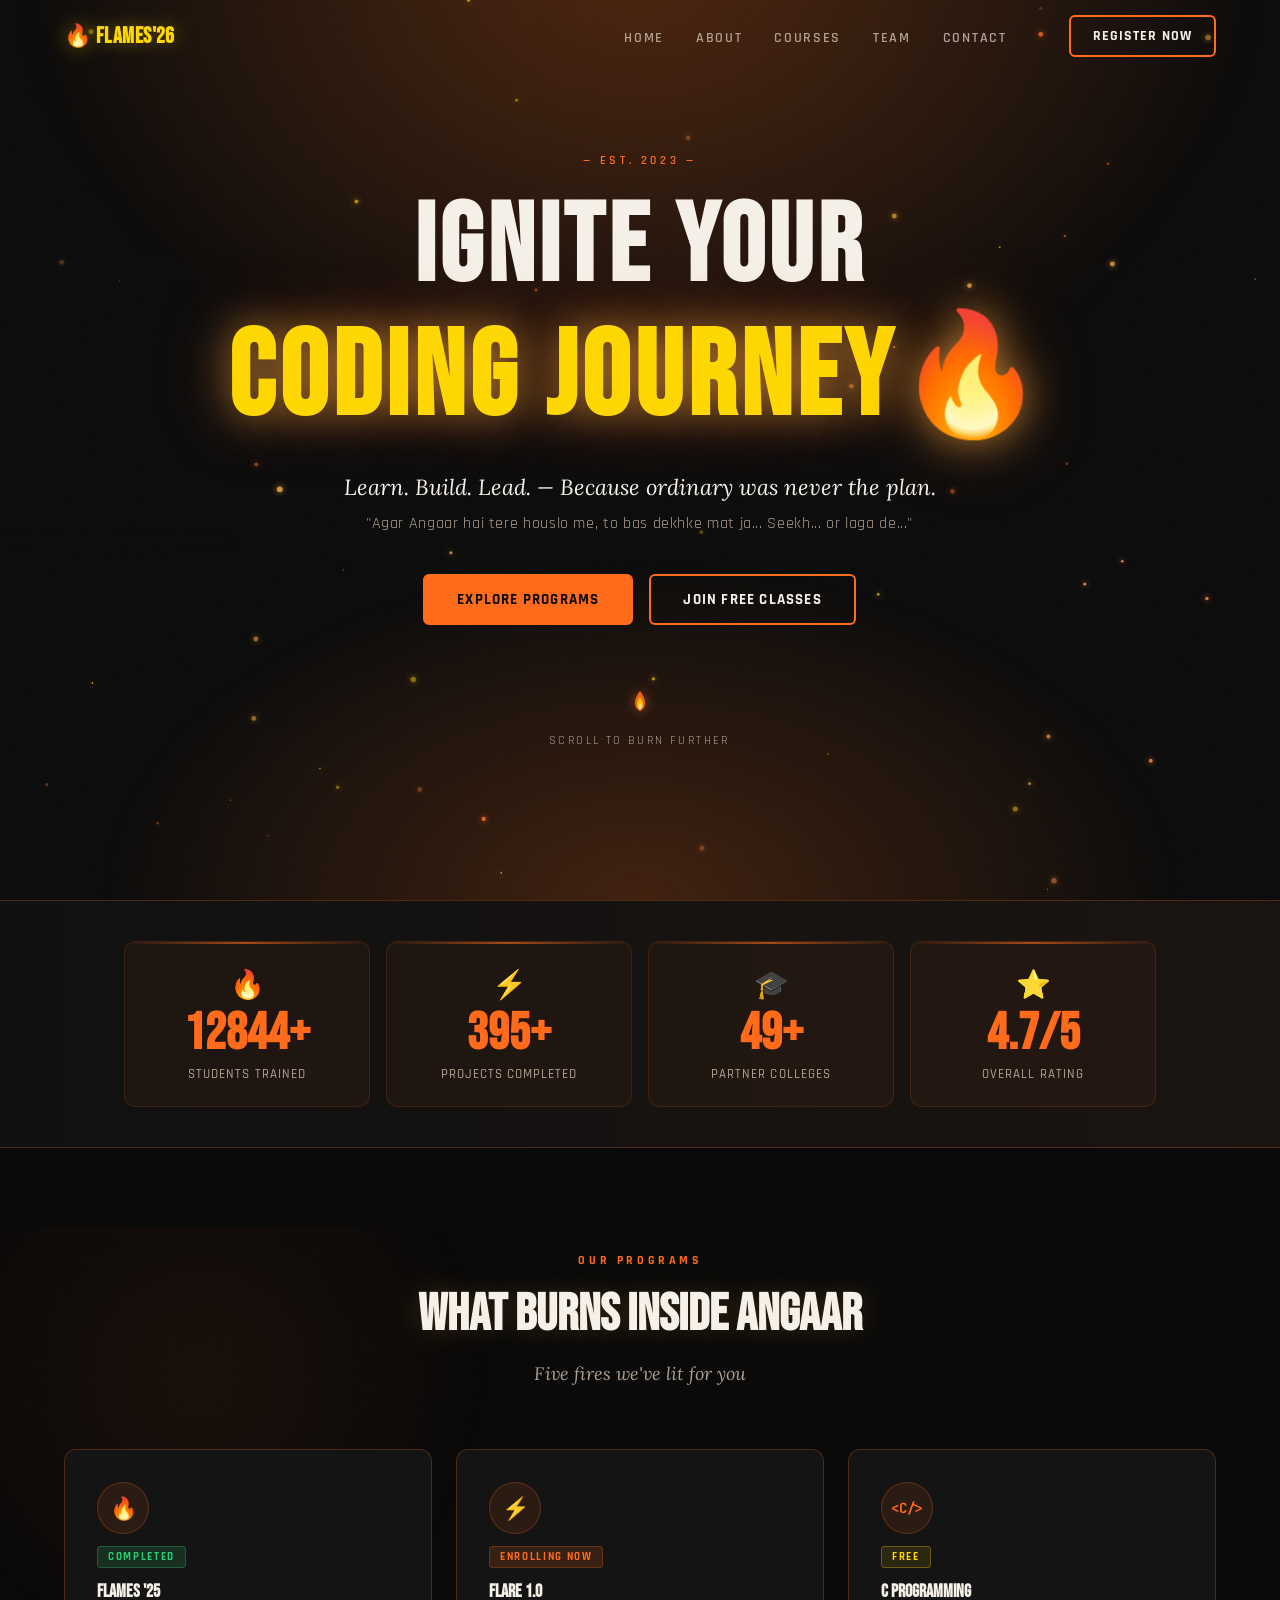
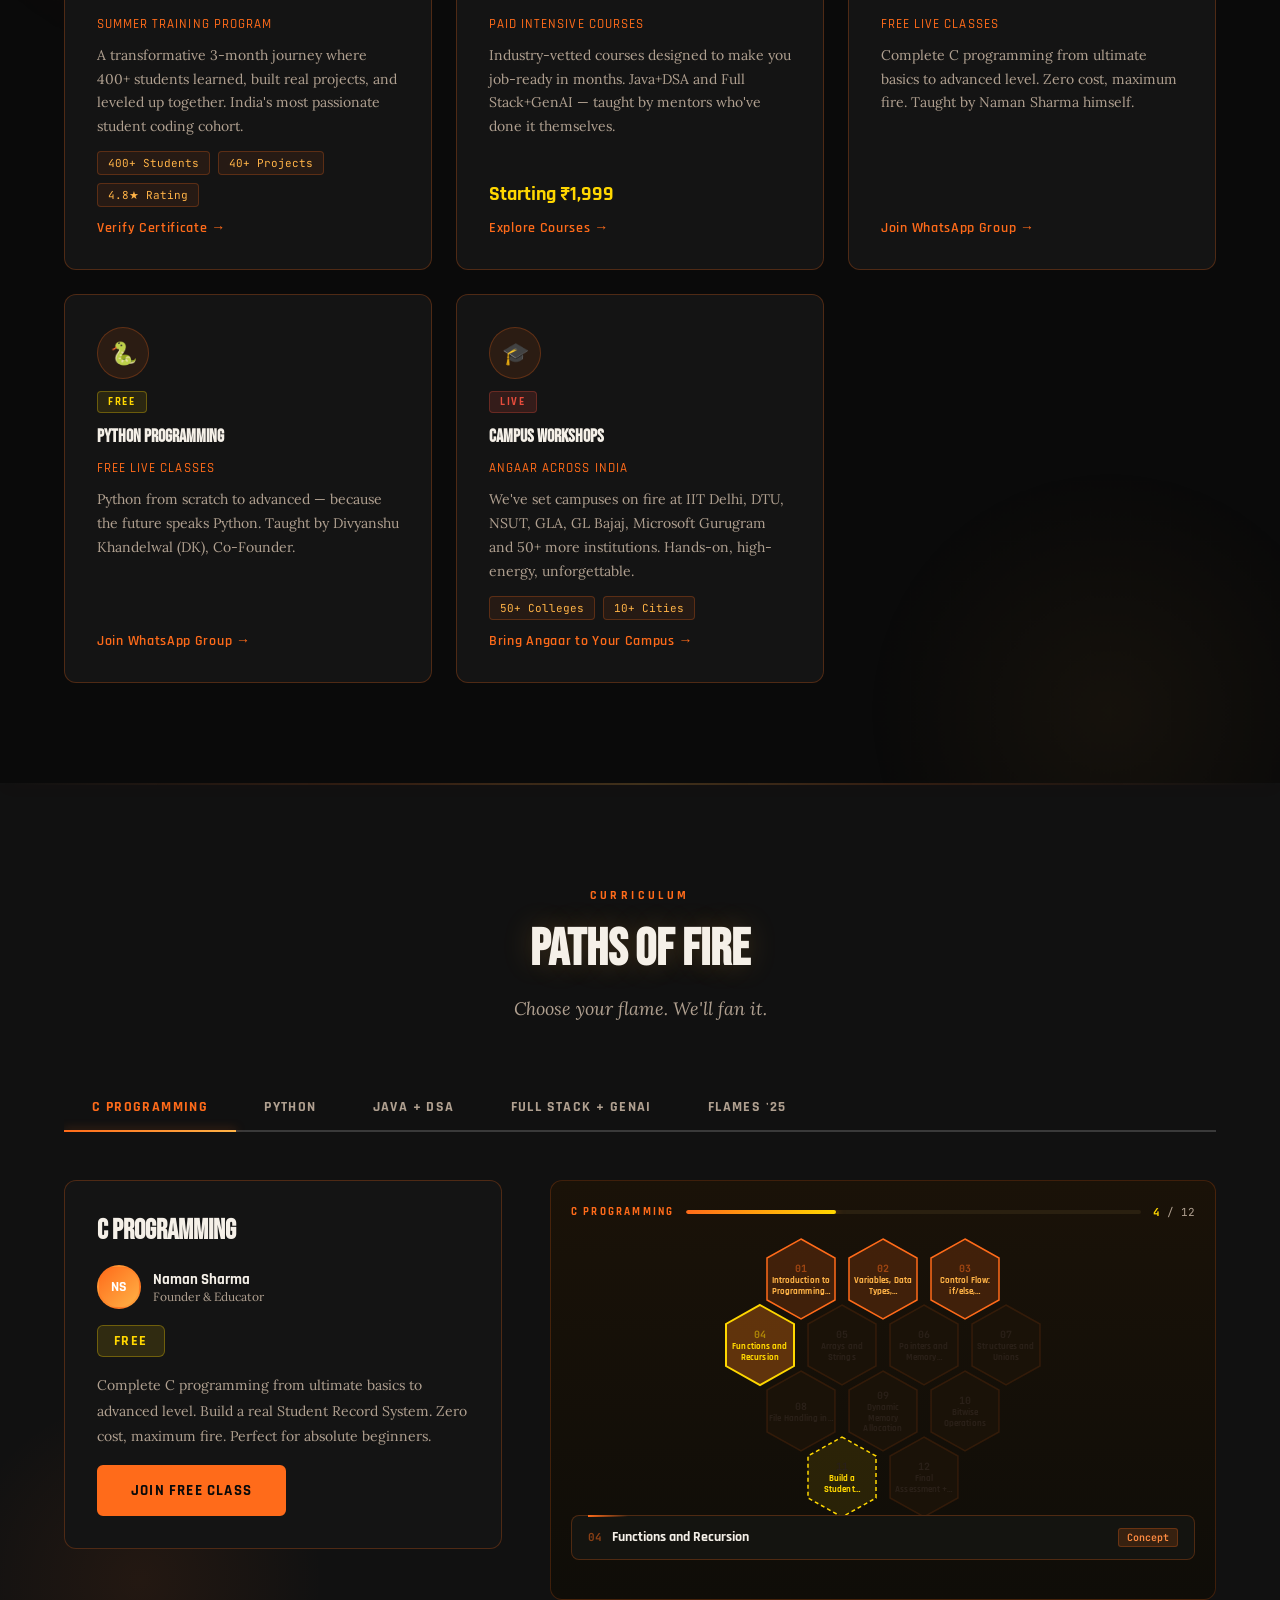
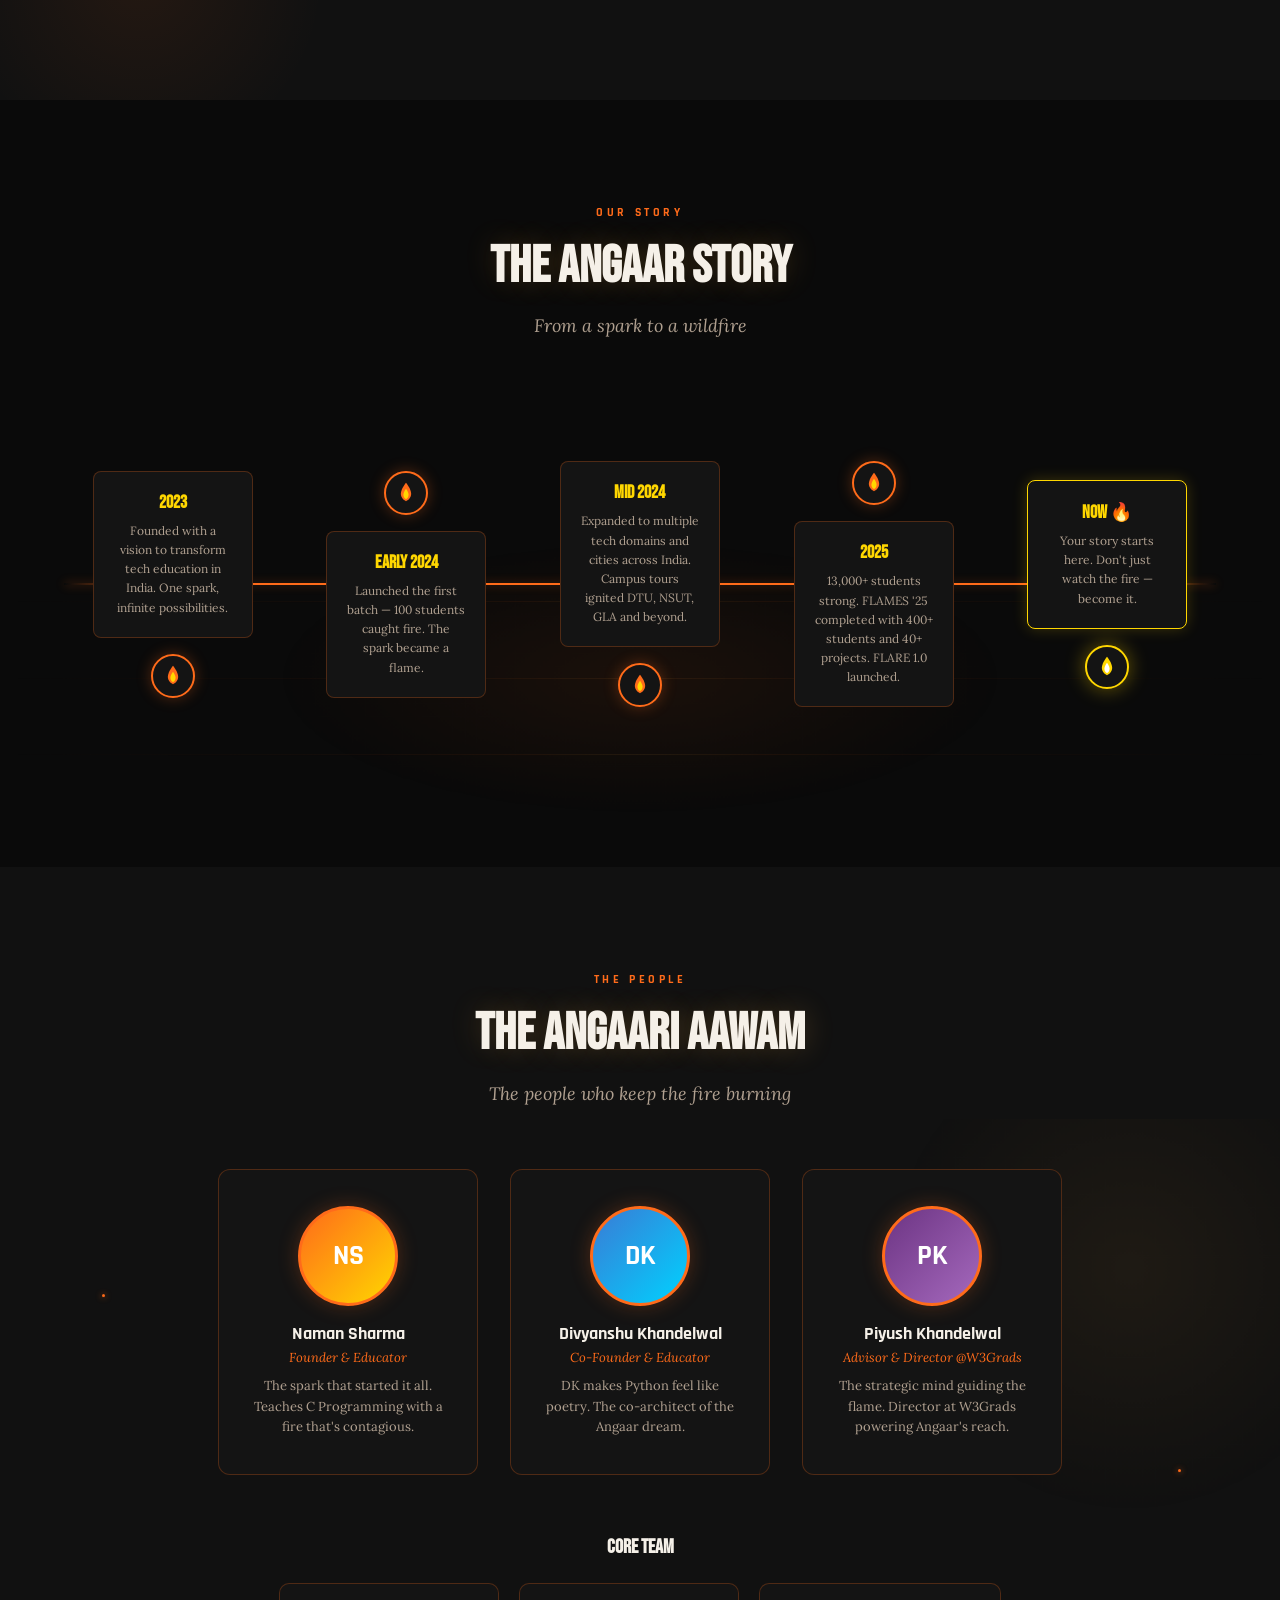
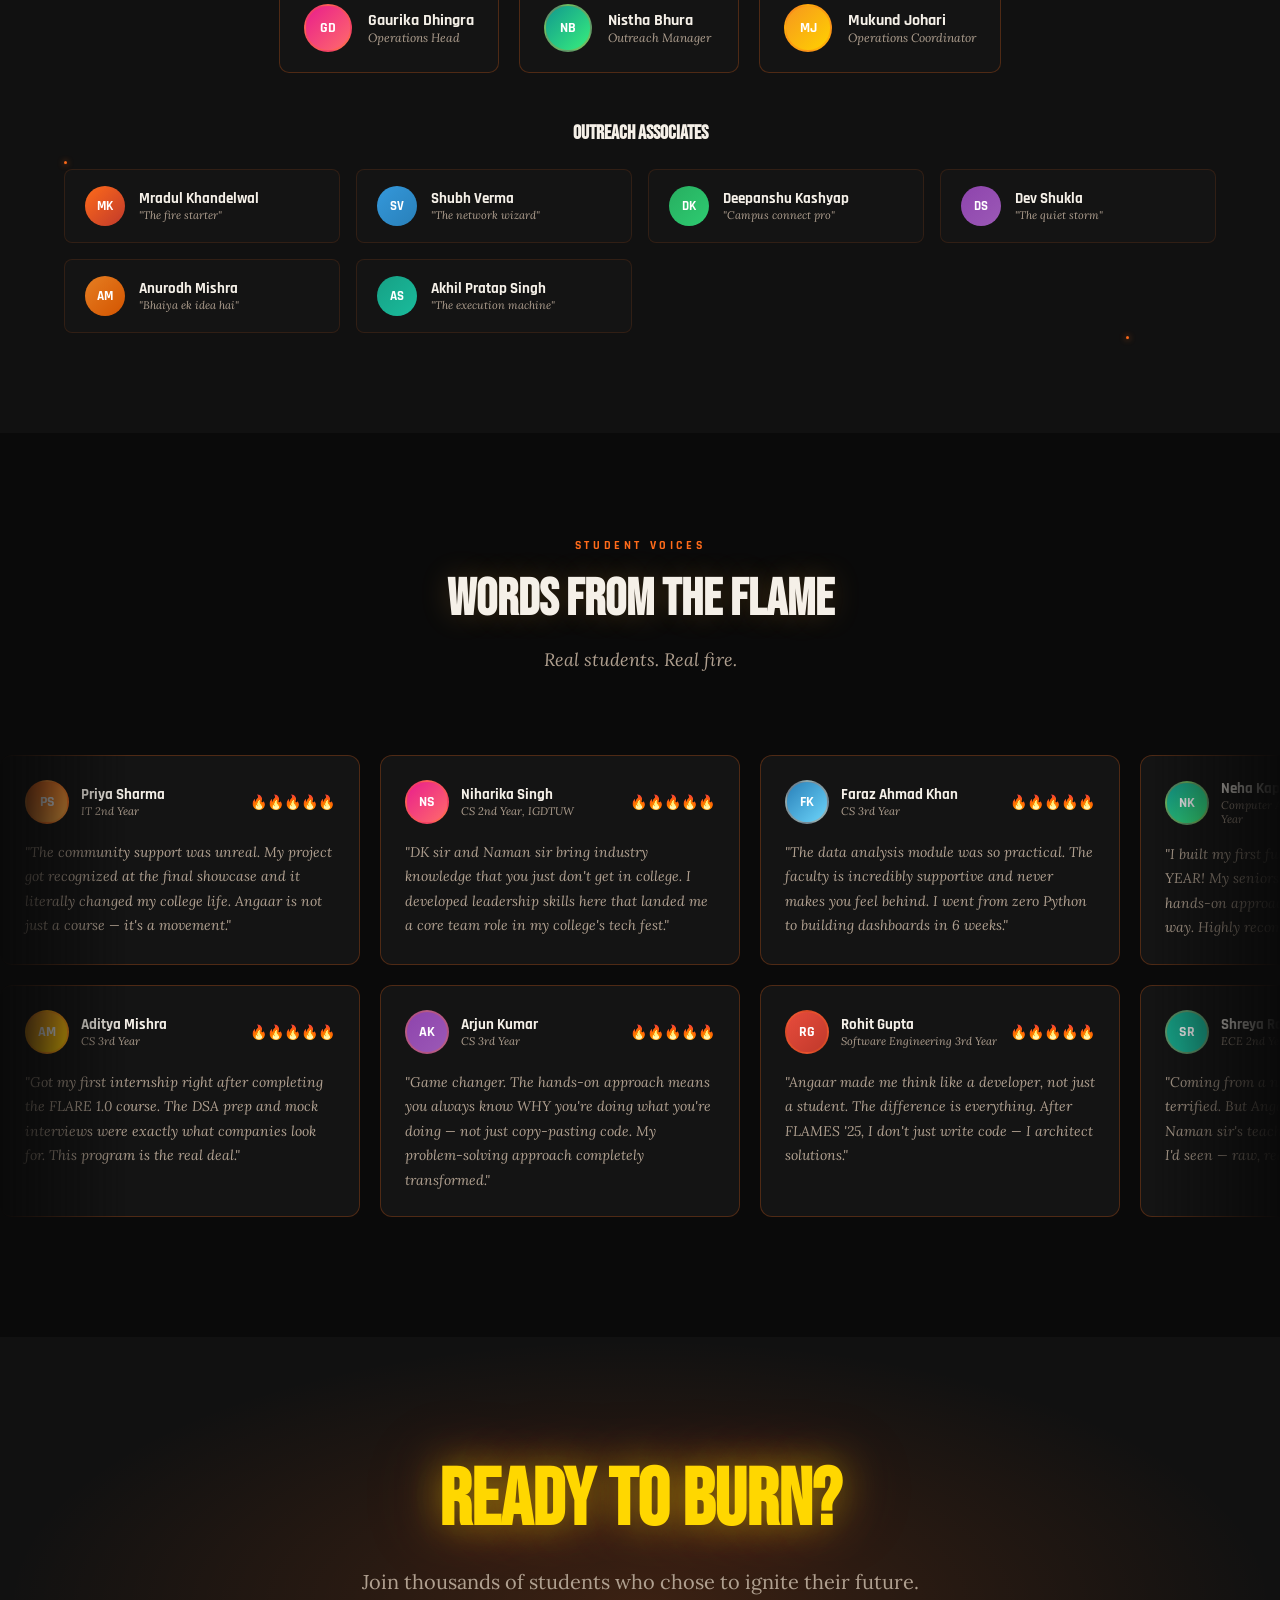
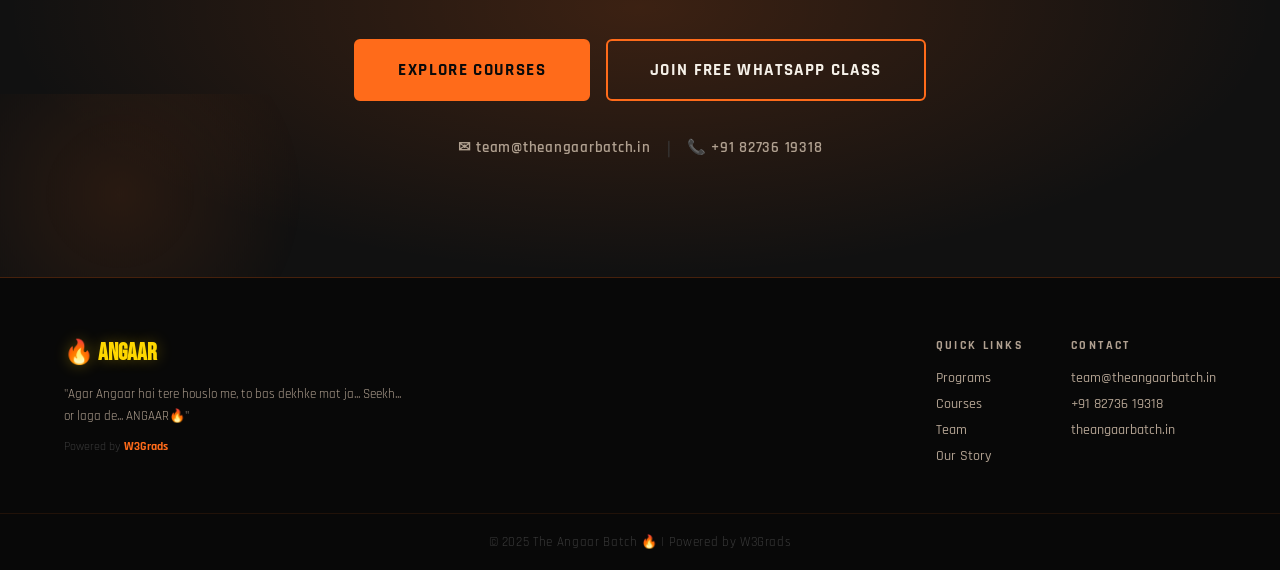
==== commit 6504376f: "changed design in course section" ====
--- a/index.html
+++ b/index.html
@@ -102,6 +102,7 @@
 
   <!-- ======= STATS BAR ======= -->
   <section id="stats" class="stats-bar">
+    <div class="stats-bg-sweep" aria-hidden="true"></div>
     <div class="stats-container">
       <div class="stat-item">
         <span class="stat-icon">🔥</span>
@@ -131,6 +132,10 @@
 
   <!-- ======= ABOUT / HIGHLIGHTS ======= -->
   <section id="about" class="section programs-section">
+    <div class="section-bg-glow programs-bg" aria-hidden="true">
+      <div class="sbg-orb sbg-orb--1"></div>
+      <div class="sbg-orb sbg-orb--2"></div>
+    </div>
     <div class="container">
       <div class="section-header reveal">
         <span class="section-label">OUR PROGRAMS</span>
@@ -219,6 +224,10 @@
 
   <!-- ======= COURSES SECTION ======= -->
   <section id="courses" class="section courses-section">
+    <div class="section-bg-glow courses-bg" aria-hidden="true">
+      <div class="sbg-scanline"></div>
+      <div class="sbg-corner-glow"></div>
+    </div>
     <div class="container">
       <div class="section-header reveal">
         <span class="section-label">CURRICULUM</span>
@@ -257,21 +266,38 @@
               Record System. Zero cost, maximum fire. Perfect for absolute beginners.</p>
             <a href="#" class="btn btn-primary course-enroll-btn" id="enroll-c">Join Free Class</a>
           </div>
-          <div class="burning-scroll" id="scroll-c">
-            <div class="scroll-spine" id="spine-c"></div>
-            <div class="scroll-items" id="items-c">
-              <div class="scroll-item" data-tag="Concept">Introduction to Programming & C Language</div>
-              <div class="scroll-item" data-tag="Concept">Variables, Data Types, and Operators</div>
-              <div class="scroll-item" data-tag="Concept">Control Flow: if/else, switch, loops</div>
-              <div class="scroll-item" data-tag="Concept">Functions and Recursion</div>
-              <div class="scroll-item" data-tag="Concept">Arrays and Strings</div>
-              <div class="scroll-item" data-tag="Concept">Pointers and Memory Management</div>
-              <div class="scroll-item" data-tag="Concept">Structures and Unions</div>
-              <div class="scroll-item" data-tag="Concept">File Handling in C</div>
-              <div class="scroll-item" data-tag="Concept">Dynamic Memory Allocation (malloc, calloc, free)</div>
-              <div class="scroll-item" data-tag="Concept">Bitwise Operations</div>
-              <div class="scroll-item" data-tag="Project">Build a Student Record System in C</div>
-              <div class="scroll-item" data-tag="Assessment">Final Assessment + Certificate</div>
+          <div class="hex-course-wrap" id="hex-c">
+            <div class="hex-header">
+              <span class="hex-header-label">C PROGRAMMING</span>
+              <div class="hex-progress-bar"><div class="hex-progress-fill" id="hex-prog-c" style="width: 33%;"></div></div>
+              <span class="hex-count"><span class="hex-count-done" id="hex-done-c">4</span> / 12</span>
+            </div>
+            <div class="hex-grid" id="hgrid-c">
+              <div class="hex-row">
+                <div class="hex-item done"   data-id="01" data-label="Introduction to Programming &amp; C Language" data-tag="Concept"></div>
+                <div class="hex-item done"   data-id="02" data-label="Variables, Data Types, and Operators"      data-tag="Concept"></div>
+                <div class="hex-item done"   data-id="03" data-label="Control Flow: if/else, switch, loops"      data-tag="Concept"></div>
+              </div>
+              <div class="hex-row hex-row--offset">
+                <div class="hex-item active" data-id="04" data-label="Functions and Recursion"                   data-tag="Concept"></div>
+                <div class="hex-item locked" data-id="05" data-label="Arrays and Strings"                        data-tag="Concept"></div>
+                <div class="hex-item locked" data-id="06" data-label="Pointers and Memory Management"            data-tag="Concept"></div>
+                <div class="hex-item locked" data-id="07" data-label="Structures and Unions"                     data-tag="Concept"></div>
+              </div>
+              <div class="hex-row">
+                <div class="hex-item locked" data-id="08" data-label="File Handling in C"                        data-tag="Concept"></div>
+                <div class="hex-item locked" data-id="09" data-label="Dynamic Memory Allocation"                 data-tag="Concept"></div>
+                <div class="hex-item locked" data-id="10" data-label="Bitwise Operations"                        data-tag="Concept"></div>
+              </div>
+              <div class="hex-row hex-row--center">
+                <div class="hex-item locked project" data-id="11" data-label="Build a Student Record System in C" data-tag="Project"></div>
+                <div class="hex-item locked"         data-id="12" data-label="Final Assessment + Certificate"     data-tag="Assessment"></div>
+              </div>
+            </div>
+            <div class="hex-detail" id="hex-detail-c">
+              <span class="hd-num">04</span>
+              <span class="hd-title">Functions and Recursion</span>
+              <span class="hd-tag hd-tag--concept">Concept</span>
             </div>
           </div>
         </div>
@@ -292,22 +318,38 @@
               dashboards. Taught by DK himself, with love and fire.</p>
             <a href="#" class="btn btn-primary course-enroll-btn" id="enroll-python">Join Free Class</a>
           </div>
-          <div class="burning-scroll" id="scroll-python">
-            <div class="scroll-spine" id="spine-python"></div>
-            <div class="scroll-items" id="items-python">
-              <div class="scroll-item" data-tag="Concept">Python Basics: Syntax, Variables, I/O</div>
-              <div class="scroll-item" data-tag="Concept">Conditionals and Loops</div>
-              <div class="scroll-item" data-tag="Concept">Functions, Scope, and Lambda</div>
-              <div class="scroll-item" data-tag="Concept">Lists, Tuples, Sets, Dictionaries</div>
-              <div class="scroll-item" data-tag="Concept">String Manipulation Deep Dive</div>
-              <div class="scroll-item" data-tag="Concept">File Handling and Exceptions</div>
-              <div class="scroll-item" data-tag="Concept">Object-Oriented Programming in Python</div>
-              <div class="scroll-item" data-tag="Concept">Modules and Packages</div>
-              <div class="scroll-item" data-tag="Workshop">Working with APIs (requests library)</div>
-              <div class="scroll-item" data-tag="Workshop">Data Analysis Intro with Pandas</div>
-              <div class="scroll-item" data-tag="Workshop">Web Scraping Basics with BeautifulSoup</div>
-              <div class="scroll-item" data-tag="Project">Build a Data Dashboard</div>
-              <div class="scroll-item" data-tag="Assessment">Final Assessment + Certificate</div>
+          <div class="hex-course-wrap" id="hex-python">
+            <div class="hex-header">
+              <span class="hex-header-label">PYTHON</span>
+              <div class="hex-progress-bar"><div class="hex-progress-fill" id="hex-prog-python" style="width: 25%;"></div></div>
+              <span class="hex-count"><span class="hex-count-done" id="hex-done-python">3</span> / 12</span>
+            </div>
+            <div class="hex-grid" id="hgrid-python">
+              <div class="hex-row">
+                <div class="hex-item done"   data-id="01" data-label="Python Basics: Syntax, Variables, I/O"     data-tag="Concept"></div>
+                <div class="hex-item done"   data-id="02" data-label="Conditionals and Loops"                    data-tag="Concept"></div>
+                <div class="hex-item done"   data-id="03" data-label="Functions, Scope, and Lambda"              data-tag="Concept"></div>
+              </div>
+              <div class="hex-row hex-row--offset">
+                <div class="hex-item active" data-id="04" data-label="Lists, Tuples, Sets, Dictionaries"         data-tag="Concept"></div>
+                <div class="hex-item locked" data-id="05" data-label="String Manipulation Deep Dive"             data-tag="Concept"></div>
+                <div class="hex-item locked" data-id="06" data-label="File Handling and Exceptions"              data-tag="Concept"></div>
+                <div class="hex-item locked" data-id="07" data-label="Object-Oriented Programming in Python"     data-tag="Concept"></div>
+              </div>
+              <div class="hex-row">
+                <div class="hex-item locked" data-id="08" data-label="Modules and Packages"                      data-tag="Concept"></div>
+                <div class="hex-item locked" data-id="09" data-label="Working with APIs (requests library)"      data-tag="Workshop"></div>
+                <div class="hex-item locked" data-id="10" data-label="Data Analysis Intro with Pandas"           data-tag="Workshop"></div>
+              </div>
+              <div class="hex-row hex-row--center">
+                <div class="hex-item locked" data-id="11" data-label="Web Scraping with BeautifulSoup"           data-tag="Workshop"></div>
+                <div class="hex-item locked project" data-id="12" data-label="Build a Data Dashboard + Certificate" data-tag="Project"></div>
+              </div>
+            </div>
+            <div class="hex-detail" id="hex-detail-python">
+              <span class="hd-num">04</span>
+              <span class="hd-title">Lists, Tuples, Sets, Dictionaries</span>
+              <span class="hd-tag hd-tag--concept">Concept</span>
             </div>
           </div>
         </div>
@@ -328,24 +370,38 @@
               capstone portfolio project. Job-ready in months.</p>
             <a href="#" class="btn btn-primary course-enroll-btn" id="enroll-java">Enroll Now</a>
           </div>
-          <div class="burning-scroll" id="scroll-java">
-            <div class="scroll-spine" id="spine-java"></div>
-            <div class="scroll-items" id="items-java">
-              <div class="scroll-item" data-tag="Concept">Core Java: Syntax, OOP, Classes, Inheritance</div>
-              <div class="scroll-item" data-tag="Concept">Advanced OOP: Abstract, Interfaces, Generics</div>
-              <div class="scroll-item" data-tag="Concept">Exception Handling and Collections Framework</div>
-              <div class="scroll-item" data-tag="Concept">Java 8+ Features (Streams, Lambda, Optional)</div>
-              <div class="scroll-item" data-tag="Concept">Time & Space Complexity Analysis</div>
-              <div class="scroll-item" data-tag="Concept">Arrays, Strings, and Hashing Problems</div>
-              <div class="scroll-item" data-tag="Concept">Linked Lists: Singly, Doubly, Circular</div>
-              <div class="scroll-item" data-tag="Concept">Stacks, Queues, and Dequeues</div>
-              <div class="scroll-item" data-tag="Concept">Trees: Binary, BST, AVL, Segment Trees</div>
-              <div class="scroll-item" data-tag="Concept">Graphs: BFS, DFS, Dijkstra, Topological Sort</div>
-              <div class="scroll-item" data-tag="Concept">Dynamic Programming Patterns (50+ problems)</div>
-              <div class="scroll-item" data-tag="Concept">Sliding Window, Two Pointers, Backtracking</div>
-              <div class="scroll-item" data-tag="Workshop">150+ Curated Interview Problems</div>
-              <div class="scroll-item" data-tag="Workshop">Mock Interviews + Resume Review</div>
-              <div class="scroll-item" data-tag="Project">Capstone Project Portfolio</div>
+          <div class="hex-course-wrap" id="hex-java">
+            <div class="hex-header">
+              <span class="hex-header-label">JAVA + DSA</span>
+              <div class="hex-progress-bar"><div class="hex-progress-fill" id="hex-prog-java" style="width: 17%;"></div></div>
+              <span class="hex-count"><span class="hex-count-done" id="hex-done-java">2</span> / 12</span>
+            </div>
+            <div class="hex-grid" id="hgrid-java">
+              <div class="hex-row">
+                <div class="hex-item done"   data-id="01" data-label="Core Java: Syntax, OOP, Classes, Inheritance"       data-tag="Concept"></div>
+                <div class="hex-item done"   data-id="02" data-label="Advanced OOP: Abstract, Interfaces, Generics"        data-tag="Concept"></div>
+                <div class="hex-item active" data-id="03" data-label="Exception Handling and Collections Framework"        data-tag="Concept"></div>
+              </div>
+              <div class="hex-row hex-row--offset">
+                <div class="hex-item locked" data-id="04" data-label="Java 8+ Features (Streams, Lambda, Optional)"        data-tag="Concept"></div>
+                <div class="hex-item locked" data-id="05" data-label="Time &amp; Space Complexity Analysis"                data-tag="Concept"></div>
+                <div class="hex-item locked" data-id="06" data-label="Arrays, Strings, and Hashing Problems"               data-tag="Concept"></div>
+                <div class="hex-item locked" data-id="07" data-label="Linked Lists: Singly, Doubly, Circular"              data-tag="Concept"></div>
+              </div>
+              <div class="hex-row">
+                <div class="hex-item locked" data-id="08" data-label="Stacks, Queues, and Dequeues"                        data-tag="Concept"></div>
+                <div class="hex-item locked" data-id="09" data-label="Trees: Binary, BST, AVL, Segment Trees"              data-tag="Concept"></div>
+                <div class="hex-item locked" data-id="10" data-label="Graphs: BFS, DFS, Dijkstra, Topological Sort"       data-tag="Concept"></div>
+              </div>
+              <div class="hex-row hex-row--center">
+                <div class="hex-item locked" data-id="11" data-label="Dynamic Programming Patterns (50+ problems)"         data-tag="Concept"></div>
+                <div class="hex-item locked project" data-id="12" data-label="Capstone Project Portfolio"                  data-tag="Project"></div>
+              </div>
+            </div>
+            <div class="hex-detail" id="hex-detail-java">
+              <span class="hd-num">03</span>
+              <span class="hd-title">Exception Handling and Collections Framework</span>
+              <span class="hd-tag hd-tag--concept">Concept</span>
             </div>
           </div>
         </div>
@@ -366,22 +422,38 @@
               AI-powered web application as your capstone. The future is now.</p>
             <a href="#" class="btn btn-primary course-enroll-btn" id="enroll-fullstack">Enroll Now</a>
           </div>
-          <div class="burning-scroll" id="scroll-fullstack">
-            <div class="scroll-spine" id="spine-fullstack"></div>
-            <div class="scroll-items" id="items-fullstack">
-              <div class="scroll-item" data-tag="Concept">HTML5 + CSS3 Mastery</div>
-              <div class="scroll-item" data-tag="Concept">JavaScript ES6+: Promises, Async/Await</div>
-              <div class="scroll-item" data-tag="Concept">React.js: Components, Hooks, State Management</div>
-              <div class="scroll-item" data-tag="Concept">Django Framework: Models, Views, URLs</div>
-              <div class="scroll-item" data-tag="Concept">REST API Design with Django REST Framework</div>
-              <div class="scroll-item" data-tag="Concept">SQL Databases: PostgreSQL Design & Queries</div>
-              <div class="scroll-item" data-tag="Concept">NoSQL with MongoDB</div>
-              <div class="scroll-item" data-tag="Concept">Authentication: JWT, Sessions, OAuth</div>
-              <div class="scroll-item" data-tag="Workshop">ChatGPT API & LLM Integration</div>
-              <div class="scroll-item" data-tag="Workshop">Building AI-Powered Web Features</div>
-              <div class="scroll-item" data-tag="Workshop">WebApp Deployment: AWS/Render/Railway</div>
-              <div class="scroll-item" data-tag="Workshop">Docker Basics and DevOps Intro</div>
-              <div class="scroll-item" data-tag="Project">Capstone: Full Stack AI Web Application</div>
+          <div class="hex-course-wrap" id="hex-fullstack">
+            <div class="hex-header">
+              <span class="hex-header-label">FULL STACK + GENAI</span>
+              <div class="hex-progress-bar"><div class="hex-progress-fill" id="hex-prog-fullstack" style="width: 17%;"></div></div>
+              <span class="hex-count"><span class="hex-count-done" id="hex-done-fullstack">2</span> / 12</span>
+            </div>
+            <div class="hex-grid" id="hgrid-fullstack">
+              <div class="hex-row">
+                <div class="hex-item done"   data-id="01" data-label="HTML5 + CSS3 Mastery"                            data-tag="Concept"></div>
+                <div class="hex-item done"   data-id="02" data-label="JavaScript ES6+: Promises, Async/Await"          data-tag="Concept"></div>
+                <div class="hex-item active" data-id="03" data-label="React.js: Components, Hooks, State Management"   data-tag="Concept"></div>
+              </div>
+              <div class="hex-row hex-row--offset">
+                <div class="hex-item locked" data-id="04" data-label="Django Framework: Models, Views, URLs"            data-tag="Concept"></div>
+                <div class="hex-item locked" data-id="05" data-label="REST API Design with Django REST Framework"       data-tag="Concept"></div>
+                <div class="hex-item locked" data-id="06" data-label="SQL Databases: PostgreSQL Design &amp; Queries"   data-tag="Concept"></div>
+                <div class="hex-item locked" data-id="07" data-label="NoSQL with MongoDB"                               data-tag="Concept"></div>
+              </div>
+              <div class="hex-row">
+                <div class="hex-item locked" data-id="08" data-label="Authentication: JWT, Sessions, OAuth"             data-tag="Concept"></div>
+                <div class="hex-item locked" data-id="09" data-label="ChatGPT API &amp; LLM Integration"               data-tag="Workshop"></div>
+                <div class="hex-item locked" data-id="10" data-label="Building AI-Powered Web Features"                 data-tag="Workshop"></div>
+              </div>
+              <div class="hex-row hex-row--center">
+                <div class="hex-item locked" data-id="11" data-label="WebApp Deployment: AWS/Render/Railway"            data-tag="Workshop"></div>
+                <div class="hex-item locked project" data-id="12" data-label="Capstone: Full Stack AI Web Application"  data-tag="Project"></div>
+              </div>
+            </div>
+            <div class="hex-detail" id="hex-detail-fullstack">
+              <span class="hd-num">03</span>
+              <span class="hd-title">React.js: Components, Hooks, State Management</span>
+              <span class="hd-tag hd-tag--concept">Concept</span>
             </div>
           </div>
         </div>
@@ -402,24 +474,38 @@
               completed cohort that proved the Angaar model works. Your batch comes next.</p>
             <a href="#" class="btn btn-outline course-enroll-btn" id="enroll-flames">View Alumni Network</a>
           </div>
-          <div class="burning-scroll" id="scroll-flames">
-            <div class="scroll-spine" id="spine-flames"></div>
-            <div class="scroll-items" id="items-flames">
-              <div class="scroll-item" data-tag="Workshop">Orientation & Team Formation</div>
-              <div class="scroll-item" data-tag="Concept">Git, GitHub, and Collaboration Workflows</div>
-              <div class="scroll-item" data-tag="Concept">Web Fundamentals: HTML, CSS, JavaScript</div>
-              <div class="scroll-item" data-tag="Concept">Python for Web Development</div>
-              <div class="scroll-item" data-tag="Concept">Django Backend Development</div>
-              <div class="scroll-item" data-tag="Concept">Database Design and Integration</div>
-              <div class="scroll-item" data-tag="Workshop">Frontend: Building Interactive UIs</div>
-              <div class="scroll-item" data-tag="Workshop">API Development and Integration</div>
-              <div class="scroll-item" data-tag="Project">Team Project Kickoff (40+ teams)</div>
-              <div class="scroll-item" data-tag="Workshop">Agile Methodology & Sprint Planning</div>
-              <div class="scroll-item" data-tag="Project">Project Development Sprints (6 weeks)</div>
-              <div class="scroll-item" data-tag="Workshop">Testing, Debugging, Deployment</div>
-              <div class="scroll-item" data-tag="Project">Final Project Presentations</div>
-              <div class="scroll-item" data-tag="Assessment">Certificate Distribution & Recognition</div>
-              <div class="scroll-item" data-tag="Workshop">FLAMES Alumni Network Access</div>
+          <div class="hex-course-wrap" id="hex-flames">
+            <div class="hex-header">
+              <span class="hex-header-label">FLAMES '25</span>
+              <div class="hex-progress-bar"><div class="hex-progress-fill" id="hex-prog-flames" style="width: 42%;"></div></div>
+              <span class="hex-count"><span class="hex-count-done" id="hex-done-flames">5</span> / 12</span>
+            </div>
+            <div class="hex-grid" id="hgrid-flames">
+              <div class="hex-row">
+                <div class="hex-item done"   data-id="01" data-label="Orientation &amp; Team Formation"            data-tag="Workshop"></div>
+                <div class="hex-item done"   data-id="02" data-label="Git, GitHub, and Collaboration Workflows"    data-tag="Concept"></div>
+                <div class="hex-item done"   data-id="03" data-label="Web Fundamentals: HTML, CSS, JavaScript"    data-tag="Concept"></div>
+              </div>
+              <div class="hex-row hex-row--offset">
+                <div class="hex-item done"   data-id="04" data-label="Python for Web Development"                  data-tag="Concept"></div>
+                <div class="hex-item done"   data-id="05" data-label="Django Backend Development"                  data-tag="Concept"></div>
+                <div class="hex-item active" data-id="06" data-label="Database Design and Integration"             data-tag="Concept"></div>
+                <div class="hex-item locked" data-id="07" data-label="Frontend: Building Interactive UIs"          data-tag="Workshop"></div>
+              </div>
+              <div class="hex-row">
+                <div class="hex-item locked" data-id="08" data-label="API Development and Integration"             data-tag="Workshop"></div>
+                <div class="hex-item locked project" data-id="09" data-label="Team Project Kickoff (40+ teams)"    data-tag="Project"></div>
+                <div class="hex-item locked" data-id="10" data-label="Agile Methodology &amp; Sprint Planning"    data-tag="Workshop"></div>
+              </div>
+              <div class="hex-row hex-row--center">
+                <div class="hex-item locked project" data-id="11" data-label="Project Development Sprints (6 weeks)" data-tag="Project"></div>
+                <div class="hex-item locked"         data-id="12" data-label="Final Project Presentations + Certificates" data-tag="Assessment"></div>
+              </div>
+            </div>
+            <div class="hex-detail" id="hex-detail-flames">
+              <span class="hd-num">06</span>
+              <span class="hd-title">Database Design and Integration</span>
+              <span class="hd-tag hd-tag--concept">Concept</span>
             </div>
           </div>
         </div>
@@ -430,6 +516,12 @@
 
   <!-- ======= JOURNEY / MILESTONES ======= -->
   <section id="journey" class="section journey-section">
+    <div class="section-bg-glow journey-bg" aria-hidden="true">
+      <div class="sbg-orb sbg-orb--center"></div>
+      <div class="sbg-shimmer sbg-shimmer--1"></div>
+      <div class="sbg-shimmer sbg-shimmer--2"></div>
+      <div class="sbg-shimmer sbg-shimmer--3"></div>
+    </div>
     <div class="container">
       <div class="section-header reveal">
         <span class="section-label">OUR STORY</span>
@@ -519,6 +611,15 @@
 
   <!-- ======= TEAM SECTION ======= -->
   <section id="team" class="section team-section">
+    <div class="section-bg-glow team-bg" aria-hidden="true">
+      <div class="sbg-orb sbg-orb--top-right"></div>
+      <span class="team-ember te-1"></span>
+      <span class="team-ember te-2"></span>
+      <span class="team-ember te-3"></span>
+      <span class="team-ember te-4"></span>
+      <span class="team-ember te-5"></span>
+      <span class="team-ember te-6"></span>
+    </div>
     <div class="container">
       <div class="section-header reveal">
         <span class="section-label">THE PEOPLE</span>
@@ -636,6 +737,9 @@
 
   <!-- ======= TESTIMONIALS ======= -->
   <section id="testimonials" class="section testimonials-section">
+    <div class="section-bg-glow testi-bg" aria-hidden="true">
+      <div class="sbg-sweep"></div>
+    </div>
     <div class="container">
       <div class="section-header reveal">
         <span class="section-label">STUDENT VOICES</span>
@@ -756,6 +860,10 @@
   <!-- ======= CTA SECTION ======= -->
   <section id="contact" class="cta-section">
     <div class="cta-glow"></div>
+    <div class="section-bg-glow cta-bg" aria-hidden="true">
+      <div class="sbg-orb cta-orb--tl"></div>
+      <div class="sbg-orb cta-orb--br"></div>
+    </div>
     <div class="container">
       <div class="cta-content reveal">
         <h2 class="cta-title">Ready to Burn?</h2>
--- a/style.css
+++ b/style.css
@@ -5,23 +5,33 @@
 
 /* ── Variables ─────────────────────────────────────────── */
 :root {
-  --bg-primary:      #0a0a0a;
-  --bg-secondary:    #111111;
-  --bg-card:         #141414;
-  --ember-orange:    #FF6B1A;
-  --molten-gold:     #FFB347;
-  --flame-yellow:    #FFD700;
-  --ash-grey:        #3a3a3a;
-  --text-primary:    #F5F0E8;
-  --text-secondary:  #B0A090;
-  --glow-orange:     rgba(255, 107, 26, 0.3);
-  --glow-gold:       rgba(255, 179, 71, 0.2);
-  --border-ember:    rgba(255, 107, 26, 0.25);
+  --bg-primary: #0a0a0a;
+  --bg-secondary: #111111;
+  --bg-card: #141414;
+  --ember-orange: #FF6B1A;
+  --molten-gold: #FFB347;
+  --flame-yellow: #FFD700;
+  --ash-grey: #3a3a3a;
+  --text-primary: #F5F0E8;
+  --text-secondary: #B0A090;
+  --glow-orange: rgba(255, 107, 26, 0.3);
+  --glow-gold: rgba(255, 179, 71, 0.2);
+  --border-ember: rgba(255, 107, 26, 0.25);
 }
 
 /* ── Reset ─────────────────────────────────────────────── */
-*, *::before, *::after { box-sizing: border-box; margin: 0; padding: 0; }
-html { scroll-behavior: smooth; }
+*,
+*::before,
+*::after {
+  box-sizing: border-box;
+  margin: 0;
+  padding: 0;
+}
+
+html {
+  scroll-behavior: smooth;
+}
+
 body {
   font-family: 'Lora', serif;
   background: var(--bg-primary);
@@ -45,72 +55,179 @@
 body::after {
   content: '';
   position: fixed;
-  top: 0; left: 0; right: 0;
+  top: 0;
+  left: 0;
+  right: 0;
   height: 400px;
-  background: radial-gradient(ellipse at 50% 0%, rgba(255,107,26,0.12) 0%, transparent 70%);
+  background: radial-gradient(ellipse at 50% 0%, rgba(255, 107, 26, 0.12) 0%, transparent 70%);
   pointer-events: none;
   z-index: 0;
 }
 
 /* ── Typography helpers ────────────────────────────────── */
-.font-cinzel  { font-family: 'Bebas Neue', sans-serif; }
-.font-raj     { font-family: 'Rajdhani', sans-serif; }
-.font-lora    { font-family: 'Lora', serif; }
-.font-mono    { font-family: 'JetBrains Mono', monospace; }
-
-img { display: block; max-width: 100%; }
-a   { text-decoration: none; color: inherit; }
+.font-cinzel {
+  font-family: 'Bebas Neue', sans-serif;
+}
+
+.font-raj {
+  font-family: 'Rajdhani', sans-serif;
+}
+
+.font-lora {
+  font-family: 'Lora', serif;
+}
+
+.font-mono {
+  font-family: 'JetBrains Mono', monospace;
+}
+
+img {
+  display: block;
+  max-width: 100%;
+}
+
+a {
+  text-decoration: none;
+  color: inherit;
+}
 
 /* ── Container & Section Basics ───────────────────────── */
-.container { max-width: 1200px; margin: 0 auto; padding: 0 24px; }
-.section   { padding: 100px 0; position: relative; z-index: 1; }
+.container {
+  max-width: 1200px;
+  margin: 0 auto;
+  padding: 0 24px;
+}
+
+.section {
+  padding: 100px 0;
+  position: relative;
+  z-index: 1;
+}
 
 /* ── Keyframes ─────────────────────────────────────────── */
 @keyframes slideUpFade {
-  from { opacity: 0; transform: translateY(30px); }
-  to   { opacity: 1; transform: translateY(0); }
-}
+  from {
+    opacity: 0;
+    transform: translateY(30px);
+  }
+
+  to {
+    opacity: 1;
+    transform: translateY(0);
+  }
+}
+
 @keyframes flicker {
-  0%,100% { opacity:1; transform:scaleY(1) scaleX(1); }
-  25%     { opacity:.85; transform:scaleY(.97) scaleX(1.02); }
-  50%     { opacity:.9; transform:scaleY(1.03) scaleX(.98); }
-  75%     { opacity:.8; transform:scaleY(.95) scaleX(1.01); }
-}
+
+  0%,
+  100% {
+    opacity: 1;
+    transform: scaleY(1) scaleX(1);
+  }
+
+  25% {
+    opacity: .85;
+    transform: scaleY(.97) scaleX(1.02);
+  }
+
+  50% {
+    opacity: .9;
+    transform: scaleY(1.03) scaleX(.98);
+  }
+
+  75% {
+    opacity: .8;
+    transform: scaleY(.95) scaleX(1.01);
+  }
+}
+
 @keyframes glowPulse {
-  0%,100% { box-shadow: 0 0 10px rgba(255,107,26,.3); }
-  50%     { box-shadow: 0 0 25px rgba(255,107,26,.6), 0 0 50px rgba(255,107,26,.2); }
-}
+
+  0%,
+  100% {
+    box-shadow: 0 0 10px rgba(255, 107, 26, .3);
+  }
+
+  50% {
+    box-shadow: 0 0 25px rgba(255, 107, 26, .6), 0 0 50px rgba(255, 107, 26, .2);
+  }
+}
+
 @keyframes marqLeft {
-  from { transform: translateX(0); }
-  to   { transform: translateX(-50%); }
-}
+  from {
+    transform: translateX(0);
+  }
+
+  to {
+    transform: translateX(-50%);
+  }
+}
+
 @keyframes marqRight {
-  from { transform: translateX(-50%); }
-  to   { transform: translateX(0); }
-}
+  from {
+    transform: translateX(-50%);
+  }
+
+  to {
+    transform: translateX(0);
+  }
+}
+
 @keyframes smokeFloat {
-  from { transform: translateX(-20px) scaleX(1); opacity:.06; }
-  to   { transform: translateX(120px) scaleX(1.2); opacity:0; }
-}
+  from {
+    transform: translateX(-20px) scaleX(1);
+    opacity: .06;
+  }
+
+  to {
+    transform: translateX(120px) scaleX(1.2);
+    opacity: 0;
+  }
+}
+
 @keyframes scrollIndicatorBounce {
-  0%,100% { transform: translateY(0); opacity:.8; }
-  50%     { transform: translateY(-8px); opacity:1; }
-}
+
+  0%,
+  100% {
+    transform: translateY(0);
+    opacity: .8;
+  }
+
+  50% {
+    transform: translateY(-8px);
+    opacity: 1;
+  }
+}
+
 @keyframes spineGrow {
-  from { height: 0; }
-  to   { height: 100%; }
-}
+  from {
+    height: 0;
+  }
+
+  to {
+    height: 100%;
+  }
+}
+
 @keyframes dotIgnite {
-  from { transform: scale(0); opacity:0; }
-  to   { transform: scale(1); opacity:1; }
+  from {
+    transform: scale(0);
+    opacity: 0;
+  }
+
+  to {
+    transform: scale(1);
+    opacity: 1;
+  }
 }
 
 /* ── Scroll Reveal ──────────────────────────────────────── */
 .reveal {
   opacity: 0;
   transform: translateY(40px);
-  transition: opacity .7s ease, transform .7s cubic-bezier(.23,1,.32,1);
-}
+  transition: opacity .7s ease, transform .7s cubic-bezier(.23, 1, .32, 1);
+}
+
 .reveal.visible {
   opacity: 1;
   transform: translateY(0);
@@ -129,47 +246,59 @@
   padding: 14px 32px;
   border-radius: 6px;
   cursor: pointer;
-  transition: all .35s cubic-bezier(.23,1,.32,1);
+  transition: all .35s cubic-bezier(.23, 1, .32, 1);
   white-space: nowrap;
 }
+
 .btn-primary {
   background: var(--ember-orange);
   color: #0a0a0a;
   border: 2px solid var(--ember-orange);
 }
+
 .btn-primary:hover {
   background: var(--molten-gold);
   border-color: var(--molten-gold);
-  box-shadow: 0 0 30px rgba(255,107,26,.5), 0 8px 24px rgba(255,107,26,.3);
+  box-shadow: 0 0 30px rgba(255, 107, 26, .5), 0 8px 24px rgba(255, 107, 26, .3);
   transform: translateY(-2px);
 }
+
 .btn-outline {
   background: transparent;
   color: var(--text-primary);
   border: 2px solid var(--ember-orange);
 }
+
 .btn-outline:hover {
   border-color: var(--flame-yellow);
   color: var(--flame-yellow);
-  background: rgba(255,107,26,.08);
-  box-shadow: 0 0 20px rgba(255,179,71,.3);
+  background: rgba(255, 107, 26, .08);
+  box-shadow: 0 0 20px rgba(255, 179, 71, .3);
   transform: translateY(-2px);
 }
-.btn-lg { padding: 18px 42px; font-size: 17px; }
+
+.btn-lg {
+  padding: 18px 42px;
+  font-size: 17px;
+}
 
 /* ── NAVBAR ────────────────────────────────────────────── */
 .navbar {
   position: fixed;
-  top: 0; left: 0; right: 0;
+  top: 0;
+  left: 0;
+  right: 0;
   z-index: 1000;
   transition: background .4s ease, backdrop-filter .4s ease, box-shadow .4s ease;
 }
+
 .navbar.scrolled {
-  background: rgba(10,10,10,.88);
+  background: rgba(10, 10, 10, .88);
   backdrop-filter: blur(20px);
   -webkit-backdrop-filter: blur(20px);
-  box-shadow: 0 1px 0 var(--border-ember), 0 4px 30px rgba(0,0,0,.6);
-}
+  box-shadow: 0 1px 0 var(--border-ember), 0 4px 30px rgba(0, 0, 0, .6);
+}
+
 .nav-container {
   max-width: 1200px;
   margin: 0 auto;
@@ -179,23 +308,29 @@
   align-items: center;
   gap: 32px;
 }
+
 .nav-logo {
   font-family: 'Bebas Neue', sans-serif;
   font-size: 22px;
   font-weight: 700;
   color: var(--flame-yellow);
-  text-shadow: 0 0 20px rgba(255,215,0,.4);
+  text-shadow: 0 0 20px rgba(255, 215, 0, .4);
   flex-shrink: 0;
   letter-spacing: .02em;
   transition: text-shadow .3s;
 }
-.nav-logo:hover { text-shadow: 0 0 30px rgba(255,215,0,.7); }
+
+.nav-logo:hover {
+  text-shadow: 0 0 30px rgba(255, 215, 0, .7);
+}
+
 .nav-links {
   display: flex;
   list-style: none;
   gap: 4px;
   margin-left: auto;
 }
+
 .nav-link {
   font-family: 'Rajdhani', sans-serif;
   font-weight: 600;
@@ -207,19 +342,34 @@
   position: relative;
   transition: color .3s;
 }
+
 .nav-link::after {
   content: '';
   position: absolute;
-  bottom: 4px; left: 14px; right: 14px;
+  bottom: 4px;
+  left: 14px;
+  right: 14px;
   height: 2px;
   background: var(--ember-orange);
   transform: scaleX(0);
   transform-origin: left;
   transition: transform .3s ease;
 }
-.nav-link:hover { color: var(--text-primary); }
-.nav-link:hover::after { transform: scaleX(1); }
-.nav-cta { margin-left: 16px; padding: 10px 22px; font-size: 14px; }
+
+.nav-link:hover {
+  color: var(--text-primary);
+}
+
+.nav-link:hover::after {
+  transform: scaleX(1);
+}
+
+.nav-cta {
+  margin-left: 16px;
+  padding: 10px 22px;
+  font-size: 14px;
+}
+
 .hamburger {
   display: none;
   flex-direction: column;
@@ -230,6 +380,7 @@
   padding: 8px;
   margin-left: auto;
 }
+
 .hamburger span {
   display: block;
   width: 24px;
@@ -241,25 +392,31 @@
 /* Mobile Drawer */
 .mobile-drawer {
   position: fixed;
-  top: 0; right: 0;
+  top: 0;
+  right: 0;
   width: 300px;
   height: 100vh;
-  background: rgba(14,14,14,.97);
+  background: rgba(14, 14, 14, .97);
   backdrop-filter: blur(30px);
   -webkit-backdrop-filter: blur(30px);
   border-left: 1px solid var(--border-ember);
   z-index: 1100;
   padding: 80px 32px 40px;
   transform: translateX(100%);
-  transition: transform .4s cubic-bezier(.23,1,.32,1);
+  transition: transform .4s cubic-bezier(.23, 1, .32, 1);
   display: flex;
   flex-direction: column;
   gap: 8px;
 }
-.mobile-drawer.open { transform: translateX(0); }
+
+.mobile-drawer.open {
+  transform: translateX(0);
+}
+
 .drawer-close {
   position: absolute;
-  top: 20px; right: 20px;
+  top: 20px;
+  right: 20px;
   background: none;
   border: none;
   color: var(--text-secondary);
@@ -268,8 +425,18 @@
   padding: 4px;
   transition: color .2s;
 }
-.drawer-close:hover { color: var(--ember-orange); }
-.drawer-links { list-style: none; display: flex; flex-direction: column; gap: 4px; }
+
+.drawer-close:hover {
+  color: var(--ember-orange);
+}
+
+.drawer-links {
+  list-style: none;
+  display: flex;
+  flex-direction: column;
+  gap: 4px;
+}
+
 .drawer-link {
   font-family: 'Rajdhani', sans-serif;
   font-weight: 600;
@@ -278,21 +445,33 @@
   text-transform: uppercase;
   color: var(--text-secondary);
   padding: 12px 0;
-  border-bottom: 1px solid rgba(255,107,26,.1);
+  border-bottom: 1px solid rgba(255, 107, 26, .1);
   transition: color .3s;
 }
-.drawer-link:hover { color: var(--ember-orange); }
-.drawer-cta { margin-top: 24px; align-self: flex-start; }
+
+.drawer-link:hover {
+  color: var(--ember-orange);
+}
+
+.drawer-cta {
+  margin-top: 24px;
+  align-self: flex-start;
+}
+
 .drawer-overlay {
   position: fixed;
   inset: 0;
-  background: rgba(0,0,0,.6);
+  background: rgba(0, 0, 0, .6);
   z-index: 1090;
   opacity: 0;
   pointer-events: none;
   transition: opacity .4s;
 }
-.drawer-overlay.active { opacity: 1; pointer-events: all; }
+
+.drawer-overlay.active {
+  opacity: 1;
+  pointer-events: all;
+}
 
 /* ── HERO ──────────────────────────────────────────────── */
 .hero-section {
@@ -304,6 +483,7 @@
   overflow: hidden;
   background: var(--bg-primary);
 }
+
 .particles-canvas {
   position: absolute;
   inset: 0;
@@ -312,34 +492,53 @@
   z-index: 1;
   will-change: transform;
 }
+
 .hero-glow-top {
   position: absolute;
-  top: -100px; left: 0; right: 0;
+  top: -100px;
+  left: 0;
+  right: 0;
   height: 600px;
-  background: radial-gradient(ellipse at 50% 0%, rgba(255,107,26,.18) 0%, transparent 70%);
+  background: radial-gradient(ellipse at 50% 0%, rgba(255, 107, 26, .18) 0%, transparent 70%);
   z-index: 2;
   will-change: transform;
 }
+
 .hero-glow-bottom {
   position: absolute;
-  bottom: 0; left: 0; right: 0;
+  bottom: 0;
+  left: 0;
+  right: 0;
   height: 400px;
-  background: radial-gradient(ellipse at 50% 100%, rgba(255,107,26,.22) 0%, transparent 60%);
+  background: radial-gradient(ellipse at 50% 100%, rgba(255, 107, 26, .22) 0%, transparent 60%);
   z-index: 2;
   pointer-events: none;
 }
+
 .hero-smoke {
   position: absolute;
   height: 2px;
   width: 300px;
   border-radius: 50%;
-  background: rgba(200,180,160,.06);
+  background: rgba(200, 180, 160, .06);
   filter: blur(8px);
   z-index: 2;
   animation: smokeFloat 12s linear infinite;
 }
-.hero-smoke--1 { top: 30%; left: -50px; animation-delay: 0s; }
-.hero-smoke--2 { top: 60%; left: -50px; animation-delay: 5s; animation-duration: 18s; }
+
+.hero-smoke--1 {
+  top: 30%;
+  left: -50px;
+  animation-delay: 0s;
+}
+
+.hero-smoke--2 {
+  top: 60%;
+  left: -50px;
+  animation-delay: 5s;
+  animation-duration: 18s;
+}
+
 .noise-overlay {
   position: absolute;
   inset: 0;
@@ -347,6 +546,7 @@
   pointer-events: none;
   background-image: url("data:image/svg+xml,%3Csvg xmlns='http://www.w3.org/2000/svg' width='200' height='200'%3E%3Cfilter id='n'%3E%3CfeTurbulence type='fractalNoise' baseFrequency='0.85' numOctaves='4' stitchTiles='stitch'/%3E%3C/filter%3E%3Crect width='200' height='200' filter='url(%23n)' opacity='0.035'/%3E%3C/svg%3E");
 }
+
 .hero-content {
   position: relative;
   z-index: 10;
@@ -355,6 +555,7 @@
   max-width: 900px;
   will-change: transform;
 }
+
 .hero-label {
   display: block;
   font-family: 'Rajdhani', sans-serif;
@@ -367,12 +568,14 @@
   animation: slideUpFade .7s ease forwards;
   animation-delay: .4s;
 }
+
 .hero-title {
   display: flex;
   flex-direction: column;
   gap: 4px;
   margin-bottom: 28px;
 }
+
 .hero-line-1 {
   font-family: 'Bebas Neue', sans-serif;
   font-size: clamp(48px, 9vw, 110px);
@@ -384,6 +587,7 @@
   animation: slideUpFade .7s ease forwards;
   animation-delay: .6s;
 }
+
 .hero-line-2 {
   font-family: 'Bebas Neue', sans-serif;
   font-size: clamp(52px, 10vw, 120px);
@@ -391,15 +595,17 @@
   color: var(--flame-yellow);
   letter-spacing: .04em;
   line-height: 1.1;
-  text-shadow: 0 0 40px rgba(255,179,71,.6), 0 0 80px rgba(255,107,26,.3);
+  text-shadow: 0 0 40px rgba(255, 179, 71, .6), 0 0 80px rgba(255, 107, 26, .3);
   opacity: 0;
   animation: slideUpFade .7s ease forwards;
   animation-delay: .8s;
 }
+
 .fire-emoji {
   display: inline-block;
   animation: flicker 2s ease-in-out infinite;
 }
+
 .hero-tagline {
   font-family: 'Lora', serif;
   font-style: italic;
@@ -410,6 +616,7 @@
   animation: slideUpFade .7s ease forwards;
   animation-delay: 1s;
 }
+
 .hero-hindi {
   font-family: 'Rajdhani', sans-serif;
   font-size: clamp(13px, 1.8vw, 16px);
@@ -420,6 +627,7 @@
   animation: slideUpFade .7s ease forwards;
   animation-delay: 1.2s;
 }
+
 .hero-buttons {
   display: flex;
   gap: 16px;
@@ -430,6 +638,7 @@
   animation: slideUpFade .6s ease forwards;
   animation-delay: 1.4s;
 }
+
 .scroll-indicator {
   display: flex;
   flex-direction: column;
@@ -439,8 +648,15 @@
   animation: slideUpFade .6s ease forwards;
   animation-delay: 1.8s;
 }
-.scroll-flame { animation: scrollIndicatorBounce 2s ease-in-out infinite; }
-.flame-svg { filter: drop-shadow(0 0 6px rgba(255,107,26,.6)); }
+
+.scroll-flame {
+  animation: scrollIndicatorBounce 2s ease-in-out infinite;
+}
+
+.flame-svg {
+  filter: drop-shadow(0 0 6px rgba(255, 107, 26, .6));
+}
+
 .scroll-text {
   font-family: 'Rajdhani', sans-serif;
   font-size: 12px;
@@ -458,16 +674,18 @@
   position: relative;
   z-index: 1;
 }
+
 .stats-container {
-  max-width: 1000px;
+  max-width: 1080px;
   margin: 0 auto;
   padding: 0 24px;
   display: flex;
-  align-items: center;
+  align-items: stretch;
   justify-content: space-evenly;
   flex-wrap: wrap;
-  gap: 32px;
-}
+  gap: 16px;
+}
+
 .stat-item {
   display: flex;
   flex-direction: column;
@@ -475,9 +693,37 @@
   gap: 6px;
   text-align: center;
   flex: 1;
-  min-width: 120px;
-}
-.stat-icon { font-size: 28px; }
+  min-width: 140px;
+  padding: 24px 20px;
+  background: rgba(255, 107, 26, 0.05);
+  border: 1px solid rgba(255, 107, 26, 0.15);
+  border-radius: 12px;
+  position: relative;
+  overflow: hidden;
+  transition: background 0.4s ease, border-color 0.4s ease, box-shadow 0.4s ease;
+}
+
+.stat-item::before {
+  content: '';
+  position: absolute;
+  top: 0;
+  left: 0;
+  right: 0;
+  height: 2px;
+  background: linear-gradient(90deg, transparent, var(--ember-orange), transparent);
+  opacity: 0.6;
+}
+
+.stat-item:hover {
+  background: rgba(255, 107, 26, 0.09);
+  border-color: rgba(255, 107, 26, 0.35);
+  box-shadow: 0 0 24px rgba(255, 107, 26, 0.12), inset 0 0 20px rgba(255, 107, 26, 0.04);
+}
+
+.stat-icon {
+  font-size: 28px;
+}
+
 .stat-number {
   font-family: 'Bebas Neue', sans-serif;
   font-size: clamp(32px, 5vw, 52px);
@@ -486,6 +732,7 @@
   line-height: 1;
   animation: glowPulse 3s ease-in-out infinite;
 }
+
 .stat-label {
   font-family: 'Rajdhani', sans-serif;
   font-size: 13px;
@@ -494,19 +741,23 @@
   text-transform: uppercase;
   color: var(--text-secondary);
 }
+
 .stat-divider {
-  width: 1px;
-  height: 60px;
-  background: var(--ash-grey);
-  flex-shrink: 0;
-}
-@media (max-width: 640px) { .stat-divider { display: none; } }
+  display: none;
+}
+
+@media (max-width: 640px) {
+  .stat-divider {
+    display: none;
+  }
+}
 
 /* ── SECTION HEADER ───────────────────────────────────── */
 .section-header {
   text-align: center;
   margin-bottom: 64px;
 }
+
 .section-label {
   display: inline-block;
   font-family: 'Rajdhani', sans-serif;
@@ -517,15 +768,17 @@
   color: var(--ember-orange);
   margin-bottom: 16px;
 }
+
 .section-title {
   font-family: 'Bebas Neue', sans-serif;
   font-size: clamp(28px, 5vw, 52px);
   font-weight: 700;
   color: var(--text-primary);
-  text-shadow: 0 0 30px rgba(255,179,71,.2);
+  text-shadow: 0 0 30px rgba(255, 179, 71, .2);
   margin-bottom: 16px;
   line-height: 1.2;
 }
+
 .section-subtitle {
   font-family: 'Lora', serif;
   font-style: italic;
@@ -534,13 +787,19 @@
 }
 
 /* ── PROGRAMS CARDS ────────────────────────────────────── */
-.programs-section { background: var(--bg-primary); }
+.programs-section {
+  background: var(--bg-primary);
+}
+
 .cards-grid {
   display: grid;
   grid-template-columns: repeat(3, 1fr);
   gap: 24px;
 }
-.program-card--wide { grid-column: span 1; }
+
+.program-card--wide {
+  grid-column: span 1;
+}
 
 /* Row of 3, then 2 wide — positions set in media query below */
 
@@ -549,12 +808,21 @@
     grid-template-columns: repeat(3, 1fr);
     grid-template-rows: auto auto;
   }
+
   .program-card--wide {
     grid-column: auto;
   }
+
   /* Reflow last two to centered 2-col */
-  .cards-grid .program-card:nth-child(4) { grid-column: 1; grid-row: 2; }
-  .cards-grid .program-card:nth-child(5) { grid-column: 2; grid-row: 2; }
+  .cards-grid .program-card:nth-child(4) {
+    grid-column: 1;
+    grid-row: 2;
+  }
+
+  .cards-grid .program-card:nth-child(5) {
+    grid-column: 2;
+    grid-row: 2;
+  }
 }
 
 .program-card {
@@ -567,40 +835,54 @@
   gap: 12px;
   position: relative;
   overflow: hidden;
-  transition: all .4s cubic-bezier(.23,1,.32,1);
-}
+  transition: all .4s cubic-bezier(.23, 1, .32, 1);
+}
+
 .program-card::before {
   content: '';
   position: absolute;
-  top: 0; left: 0; right: 0;
+  top: 0;
+  left: 0;
+  right: 0;
   height: 3px;
   background: linear-gradient(90deg, var(--ember-orange), var(--flame-yellow));
   opacity: 0;
   transition: opacity .4s;
 }
+
 .program-card:hover {
   transform: translateY(-8px);
   border-color: var(--ember-orange);
-  box-shadow: 0 0 30px rgba(255,107,26,.2), 0 20px 60px rgba(0,0,0,.5);
-  background: linear-gradient(180deg, rgba(255,107,26,.06) 0%, var(--bg-card) 40%);
-}
-.program-card:hover::before { opacity: 1; }
+  box-shadow: 0 0 30px rgba(255, 107, 26, .2), 0 20px 60px rgba(0, 0, 0, .5);
+  background: linear-gradient(180deg, rgba(255, 107, 26, .06) 0%, var(--bg-card) 40%);
+}
+
+.program-card:hover::before {
+  opacity: 1;
+}
+
 .card-icon-wrap {
-  width: 52px; height: 52px;
-  background: rgba(255,107,26,.1);
+  width: 52px;
+  height: 52px;
+  background: rgba(255, 107, 26, .1);
   border-radius: 50%;
   display: flex;
   align-items: center;
   justify-content: center;
   border: 1px solid var(--border-ember);
 }
-.card-icon { font-size: 22px; }
+
+.card-icon {
+  font-size: 22px;
+}
+
 .card-icon--mono {
   font-family: 'JetBrains Mono', monospace;
   font-size: 14px;
   font-weight: 700;
   color: var(--ember-orange);
 }
+
 .card-badge {
   display: inline-flex;
   align-self: flex-start;
@@ -612,10 +894,31 @@
   padding: 3px 10px;
   border-radius: 4px;
 }
-.card-badge--success  { background: rgba(46,204,113,.15); color: #2ecc71; border: 1px solid rgba(46,204,113,.3); }
-.card-badge--active   { background: rgba(255,107,26,.15); color: var(--ember-orange); border: 1px solid var(--border-ember); }
-.card-badge--free     { background: rgba(255,215,0,.1); color: var(--flame-yellow); border: 1px solid rgba(255,215,0,.3); }
-.card-badge--live     { background: rgba(231,76,60,.15); color: #e74c3c; border: 1px solid rgba(231,76,60,.3); }
+
+.card-badge--success {
+  background: rgba(46, 204, 113, .15);
+  color: #2ecc71;
+  border: 1px solid rgba(46, 204, 113, .3);
+}
+
+.card-badge--active {
+  background: rgba(255, 107, 26, .15);
+  color: var(--ember-orange);
+  border: 1px solid var(--border-ember);
+}
+
+.card-badge--free {
+  background: rgba(255, 215, 0, .1);
+  color: var(--flame-yellow);
+  border: 1px solid rgba(255, 215, 0, .3);
+}
+
+.card-badge--live {
+  background: rgba(231, 76, 60, .15);
+  color: #e74c3c;
+  border: 1px solid rgba(231, 76, 60, .3);
+}
+
 .card-title {
   font-family: 'Bebas Neue', sans-serif;
   font-size: 18px;
@@ -623,6 +926,7 @@
   color: var(--text-primary);
   line-height: 1.3;
 }
+
 .card-subtitle {
   font-family: 'Rajdhani', sans-serif;
   font-size: 13px;
@@ -631,6 +935,7 @@
   letter-spacing: .08em;
   text-transform: uppercase;
 }
+
 .card-body {
   font-family: 'Lora', serif;
   font-size: 14px;
@@ -638,26 +943,30 @@
   color: var(--text-secondary);
   flex: 1;
 }
+
 .card-stats-row {
   display: flex;
   flex-wrap: wrap;
   gap: 8px;
 }
+
 .mini-stat {
   font-family: 'JetBrains Mono', monospace;
   font-size: 11px;
   padding: 4px 10px;
-  background: rgba(255,107,26,.08);
+  background: rgba(255, 107, 26, .08);
   border: 1px solid var(--border-ember);
   border-radius: 4px;
   color: var(--molten-gold);
 }
+
 .card-price {
   font-family: 'Rajdhani', sans-serif;
   font-size: 20px;
   font-weight: 700;
   color: var(--flame-yellow);
 }
+
 .card-link {
   font-family: 'Rajdhani', sans-serif;
   font-size: 14px;
@@ -668,18 +977,34 @@
   align-self: flex-start;
   margin-top: auto;
 }
-.card-link:hover { color: var(--flame-yellow); letter-spacing: .1em; }
+
+.card-link:hover {
+  color: var(--flame-yellow);
+  letter-spacing: .1em;
+}
 
 /* ── COURSES SECTION ───────────────────────────────────── */
-.courses-section { background: var(--bg-secondary); }
-.tabs-wrapper { overflow-x: auto; margin-bottom: 48px; scrollbar-width: none; }
-.tabs-wrapper::-webkit-scrollbar { display: none; }
+.courses-section {
+  background: var(--bg-secondary);
+}
+
+.tabs-wrapper {
+  overflow-x: auto;
+  margin-bottom: 48px;
+  scrollbar-width: none;
+}
+
+.tabs-wrapper::-webkit-scrollbar {
+  display: none;
+}
+
 .tabs-bar {
   display: flex;
   position: relative;
   border-bottom: 2px solid var(--ash-grey);
   min-width: max-content;
 }
+
 .tab-btn {
   font-family: 'Rajdhani', sans-serif;
   font-size: 14px;
@@ -696,25 +1021,39 @@
   transition: color .3s;
   white-space: nowrap;
 }
-.tab-btn:hover { color: var(--text-primary); }
-.tab-btn.active { color: var(--ember-orange); }
+
+.tab-btn:hover {
+  color: var(--text-primary);
+}
+
+.tab-btn.active {
+  color: var(--ember-orange);
+}
+
 .tab-indicator {
   position: absolute;
   bottom: -2px;
   height: 2px;
   background: linear-gradient(90deg, var(--ember-orange), var(--molten-gold));
-  box-shadow: 0 0 10px rgba(255,107,26,.5);
+  box-shadow: 0 0 10px rgba(255, 107, 26, .5);
   transition: left .35s ease, width .35s ease;
 }
 
 /* Course Panels */
-.course-panels { position: relative; }
+.course-panels {
+  position: relative;
+}
+
 .course-panel {
   display: none;
   gap: 48px;
   animation: slideUpFade .5s ease;
 }
-.course-panel.active { display: flex; }
+
+.course-panel.active {
+  display: flex;
+}
+
 .course-info {
   flex: 0 0 38%;
   max-width: 38%;
@@ -729,6 +1068,7 @@
   position: sticky;
   top: 90px;
 }
+
 .course-title {
   font-family: 'Bebas Neue', sans-serif;
   font-size: clamp(20px, 3vw, 28px);
@@ -736,13 +1076,16 @@
   color: var(--text-primary);
   line-height: 1.3;
 }
+
 .course-instructor {
   display: flex;
   align-items: center;
   gap: 12px;
 }
+
 .instructor-avatar {
-  width: 44px; height: 44px;
+  width: 44px;
+  height: 44px;
   border-radius: 50%;
   display: flex;
   align-items: center;
@@ -754,17 +1097,20 @@
   flex-shrink: 0;
   border: 2px solid var(--border-ember);
 }
+
 .instructor-name {
   font-family: 'Rajdhani', sans-serif;
   font-weight: 700;
   font-size: 15px;
   color: var(--text-primary);
 }
+
 .instructor-role {
   font-family: 'Lora', serif;
   font-size: 12px;
   color: var(--text-secondary);
 }
+
 .course-price-badge {
   display: inline-flex;
   align-self: flex-start;
@@ -775,22 +1121,41 @@
   padding: 6px 16px;
   border-radius: 6px;
 }
-.free-badge      { background: rgba(255,215,0,.12); color: var(--flame-yellow); border: 1px solid rgba(255,215,0,.3); }
-.paid-badge      { background: rgba(255,107,26,.12); color: var(--ember-orange); border: 1px solid var(--border-ember); }
-.completed-badge { background: rgba(46,204,113,.12); color: #2ecc71; border: 1px solid rgba(46,204,113,.3); }
+
+.free-badge {
+  background: rgba(255, 215, 0, .12);
+  color: var(--flame-yellow);
+  border: 1px solid rgba(255, 215, 0, .3);
+}
+
+.paid-badge {
+  background: rgba(255, 107, 26, .12);
+  color: var(--ember-orange);
+  border: 1px solid var(--border-ember);
+}
+
+.completed-badge {
+  background: rgba(46, 204, 113, .12);
+  color: #2ecc71;
+  border: 1px solid rgba(46, 204, 113, .3);
+}
+
 .course-desc {
   font-family: 'Lora', serif;
   font-size: 14px;
   line-height: 1.8;
   color: var(--text-secondary);
 }
-.course-enroll-btn { align-self: flex-start; }
+
+.course-enroll-btn {
+  align-self: flex-start;
+}
 
 /* ── BURNING SCROLL ─────────────────────────────────────── */
 .burning-scroll {
   flex: 1;
   background: linear-gradient(180deg, #1a1208 0%, #0f0d08 100%);
-  border: 1px solid rgba(255,107,26,.2);
+  border: 1px solid rgba(255, 107, 26, .2);
   border-radius: 12px;
   padding: 24px 24px 24px 0;
   overflow-x: hidden;
@@ -800,28 +1165,44 @@
   scrollbar-width: thin;
   scrollbar-color: var(--ember-orange) #1a1208;
 }
-.burning-scroll::-webkit-scrollbar { width: 4px; }
-.burning-scroll::-webkit-scrollbar-track { background: #1a1208; }
-.burning-scroll::-webkit-scrollbar-thumb { background: var(--ember-orange); border-radius: 2px; }
+
+.burning-scroll::-webkit-scrollbar {
+  width: 4px;
+}
+
+.burning-scroll::-webkit-scrollbar-track {
+  background: #1a1208;
+}
+
+.burning-scroll::-webkit-scrollbar-thumb {
+  background: var(--ember-orange);
+  border-radius: 2px;
+}
+
 .scroll-spine {
   position: absolute;
   left: 28px;
   top: 24px;
   width: 3px;
   background: var(--ember-orange);
-  box-shadow: 0 0 8px var(--ember-orange), 0 0 20px rgba(255,107,26,.4);
+  box-shadow: 0 0 8px var(--ember-orange), 0 0 20px rgba(255, 107, 26, .4);
   border-radius: 2px;
   transform-origin: top;
   height: 0;
-  transition: height .65s cubic-bezier(.23,1,.32,1);
-}
-.scroll-spine.grown { height: calc(100% - 56px); }
+  transition: height .65s cubic-bezier(.23, 1, .32, 1);
+}
+
+.scroll-spine.grown {
+  height: calc(100% - 56px);
+}
+
 .scroll-items {
   padding-left: 60px;
   display: flex;
   flex-direction: column;
   gap: 0;
 }
+
 .scroll-item {
   display: flex;
   align-items: center;
@@ -832,38 +1213,62 @@
   transform: translateX(-10px);
   transition: opacity .4s ease, transform .4s ease, color .3s;
   cursor: default;
-  border-bottom: 1px solid rgba(255,107,26,.06);
-}
-.scroll-item.visible { opacity: 1; transform: translateX(0); }
-.scroll-item:last-child { border-bottom: none; }
+  border-bottom: 1px solid rgba(255, 107, 26, .06);
+}
+
+.scroll-item.visible {
+  opacity: 1;
+  transform: translateX(0);
+}
+
+.scroll-item:last-child {
+  border-bottom: none;
+}
+
 /* Ember dot */
 .scroll-item::before {
   content: '';
   position: absolute;
   left: -38px;
-  width: 8px; height: 8px;
+  width: 8px;
+  height: 8px;
   background: var(--ember-orange);
   border-radius: 50%;
-  box-shadow: 0 0 8px var(--ember-orange), 0 0 16px rgba(255,107,26,.4);
+  box-shadow: 0 0 8px var(--ember-orange), 0 0 16px rgba(255, 107, 26, .4);
   flex-shrink: 0;
   transform: scale(0);
   transition: transform .3s ease, box-shadow .3s;
 }
-.scroll-item.visible::before { transform: scale(1); }
-.scroll-item:hover { color: var(--text-primary); }
-.scroll-item:hover::before { box-shadow: 0 0 14px var(--ember-orange), 0 0 28px rgba(255,107,26,.6); }
+
+.scroll-item.visible::before {
+  transform: scale(1);
+}
+
+.scroll-item:hover {
+  color: var(--text-primary);
+}
+
+.scroll-item:hover::before {
+  box-shadow: 0 0 14px var(--ember-orange), 0 0 28px rgba(255, 107, 26, .6);
+}
+
 /* Rib line */
 .scroll-item::after {
   content: '';
   position: absolute;
   left: -30px;
-  width: 20px; height: 1px;
-  background: rgba(255,107,26,.4);
+  width: 20px;
+  height: 1px;
+  background: rgba(255, 107, 26, .4);
   transform-origin: left;
   transform: scaleX(0);
   transition: transform .3s ease .1s;
 }
-.scroll-item.visible::after { transform: scaleX(1); }
+
+.scroll-item.visible::after {
+  transform: scaleX(1);
+}
+
 .scroll-item-text {
   font-family: 'Rajdhani', sans-serif;
   font-size: 15px;
@@ -872,13 +1277,17 @@
   flex: 1;
   transition: color .3s;
 }
-.scroll-item:hover .scroll-item-text { color: var(--text-primary); }
+
+.scroll-item:hover .scroll-item-text {
+  color: var(--text-primary);
+}
+
 .scroll-tag {
   font-family: 'JetBrains Mono', monospace;
   font-size: 10px;
   color: var(--ember-orange);
-  background: rgba(255,107,26,.1);
-  border: 1px solid rgba(255,107,26,.2);
+  background: rgba(255, 107, 26, .1);
+  border: 1px solid rgba(255, 107, 26, .2);
   border-radius: 3px;
   padding: 2px 7px;
   white-space: nowrap;
@@ -886,17 +1295,27 @@
 }
 
 /* ── JOURNEY / TIMELINE ──────────────────────────────── */
-.journey-section { background: var(--bg-primary); overflow: hidden; }
-.timeline-wrapper { position: relative; padding: 60px 0; }
+.journey-section {
+  background: var(--bg-primary);
+  overflow: hidden;
+}
+
+.timeline-wrapper {
+  position: relative;
+  padding: 60px 0;
+}
+
 .timeline-line {
   position: absolute;
   top: 50%;
-  left: 0; right: 0;
+  left: 0;
+  right: 0;
   height: 2px;
   background: linear-gradient(90deg, transparent, var(--ember-orange) 10%, var(--ember-orange) 90%, transparent);
-  box-shadow: 0 0 10px rgba(255,107,26,.4);
+  box-shadow: 0 0 10px rgba(255, 107, 26, .4);
   transform: translateY(-50%);
 }
+
 .timeline-items {
   display: flex;
   justify-content: space-between;
@@ -904,6 +1323,7 @@
   gap: 16px;
   position: relative;
 }
+
 .timeline-item {
   flex: 1;
   display: flex;
@@ -911,8 +1331,10 @@
   align-items: center;
   position: relative;
 }
+
 .timeline-dot {
-  width: 44px; height: 44px;
+  width: 44px;
+  height: 44px;
   border-radius: 50%;
   background: var(--bg-card);
   border: 2px solid var(--ember-orange);
@@ -920,15 +1342,20 @@
   align-items: center;
   justify-content: center;
   z-index: 1;
-  box-shadow: 0 0 15px rgba(255,107,26,.3);
+  box-shadow: 0 0 15px rgba(255, 107, 26, .3);
   flex-shrink: 0;
 }
+
 .tl-dot-active {
   animation: glowPulse 2.5s ease-in-out infinite;
   border-color: var(--flame-yellow);
-  box-shadow: 0 0 20px rgba(255,215,0,.4);
-}
-.tl-flame { animation: flicker 2.5s ease-in-out infinite; }
+  box-shadow: 0 0 20px rgba(255, 215, 0, .4);
+}
+
+.tl-flame {
+  animation: flicker 2.5s ease-in-out infinite;
+}
+
 .timeline-card {
   background: var(--bg-card);
   border: 1px solid var(--border-ember);
@@ -938,10 +1365,27 @@
   text-align: center;
   transition: transform .3s, box-shadow .3s;
 }
-.timeline-card:hover { transform: translateY(-4px); box-shadow: 0 0 20px rgba(255,107,26,.2); }
-.tl-above { margin-bottom: 16px; order: -1; }
-.tl-below { margin-top: 16px; order: 1; }
-.tl-card-active { border-color: var(--flame-yellow); box-shadow: 0 0 15px rgba(255,215,0,.2); }
+
+.timeline-card:hover {
+  transform: translateY(-4px);
+  box-shadow: 0 0 20px rgba(255, 107, 26, .2);
+}
+
+.tl-above {
+  margin-bottom: 16px;
+  order: -1;
+}
+
+.tl-below {
+  margin-top: 16px;
+  order: 1;
+}
+
+.tl-card-active {
+  border-color: var(--flame-yellow);
+  box-shadow: 0 0 15px rgba(255, 215, 0, .2);
+}
+
 .tl-year {
   font-family: 'Bebas Neue', sans-serif;
   font-size: 18px;
@@ -949,6 +1393,7 @@
   color: var(--flame-yellow);
   margin-bottom: 8px;
 }
+
 .tl-desc {
   font-family: 'Lora', serif;
   font-size: 12px;
@@ -957,7 +1402,10 @@
 }
 
 /* ── TEAM ──────────────────────────────────────────────── */
-.team-section { background: var(--bg-secondary); }
+.team-section {
+  background: var(--bg-secondary);
+}
+
 .founders-row {
   display: flex;
   justify-content: center;
@@ -965,6 +1413,7 @@
   flex-wrap: wrap;
   margin-bottom: 60px;
 }
+
 .founder-card {
   background: var(--bg-card);
   border: 1px solid var(--border-ember);
@@ -973,16 +1422,22 @@
   text-align: center;
   width: 260px;
   flex: 0 0 auto;
-  transition: all .4s cubic-bezier(.23,1,.32,1);
-}
+  transition: all .4s cubic-bezier(.23, 1, .32, 1);
+}
+
 .founder-card:hover {
   transform: translateY(-6px);
-  box-shadow: 0 0 30px rgba(255,107,26,.2);
+  box-shadow: 0 0 30px rgba(255, 107, 26, .2);
   border-color: var(--ember-orange);
 }
-.founder-avatar-wrap { margin-bottom: 16px; }
+
+.founder-avatar-wrap {
+  margin-bottom: 16px;
+}
+
 .founder-avatar {
-  width: 100px; height: 100px;
+  width: 100px;
+  height: 100px;
   border-radius: 50%;
   display: flex;
   align-items: center;
@@ -993,12 +1448,14 @@
   color: white;
   margin: 0 auto;
   border: 3px solid var(--ember-orange);
-  box-shadow: 0 0 20px rgba(255,107,26,.25);
+  box-shadow: 0 0 20px rgba(255, 107, 26, .25);
   animation: glowPulse 4s ease-in-out infinite;
 }
+
 .founder-card:hover .founder-avatar {
-  box-shadow: 0 0 35px rgba(255,107,26,.5);
-}
+  box-shadow: 0 0 35px rgba(255, 107, 26, .5);
+}
+
 .founder-name {
   font-family: 'Rajdhani', sans-serif;
   font-size: 18px;
@@ -1006,6 +1463,7 @@
   color: var(--text-primary);
   margin-bottom: 4px;
 }
+
 .founder-role {
   font-family: 'Lora', serif;
   font-style: italic;
@@ -1013,22 +1471,26 @@
   color: var(--ember-orange);
   margin-bottom: 10px;
 }
+
 .founder-desc {
   font-family: 'Lora', serif;
   font-size: 13px;
   line-height: 1.6;
   color: var(--text-secondary);
 }
+
 .team-sub-header {
   text-align: center;
   margin-bottom: 24px;
 }
+
 .team-row-title {
   font-family: 'Bebas Neue', sans-serif;
   font-size: 20px;
   font-weight: 700;
   color: var(--text-primary);
 }
+
 .core-team-row {
   display: flex;
   justify-content: center;
@@ -1036,6 +1498,7 @@
   flex-wrap: wrap;
   margin-bottom: 48px;
 }
+
 .team-card {
   background: var(--bg-card);
   border: 1px solid var(--border-ember);
@@ -1048,9 +1511,16 @@
   flex: 0 0 auto;
   transition: all .3s ease;
 }
-.team-card:hover { border-color: var(--ember-orange); box-shadow: 0 0 20px rgba(255,107,26,.15); transform: translateY(-3px); }
+
+.team-card:hover {
+  border-color: var(--ember-orange);
+  box-shadow: 0 0 20px rgba(255, 107, 26, .15);
+  transform: translateY(-3px);
+}
+
 .team-avatar {
-  width: 48px; height: 48px;
+  width: 48px;
+  height: 48px;
   border-radius: 50%;
   display: flex;
   align-items: center;
@@ -1060,8 +1530,9 @@
   font-size: 14px;
   color: white;
   flex-shrink: 0;
-  border: 2px solid rgba(255,107,26,.3);
-}
+  border: 2px solid rgba(255, 107, 26, .3);
+}
+
 .team-name {
   font-family: 'Rajdhani', sans-serif;
   font-size: 16px;
@@ -1069,20 +1540,23 @@
   color: var(--text-primary);
   line-height: 1.2;
 }
+
 .team-role {
   font-family: 'Lora', serif;
   font-size: 12px;
   color: var(--text-secondary);
   font-style: italic;
 }
+
 .associates-grid {
   display: grid;
   grid-template-columns: repeat(auto-fill, minmax(260px, 1fr));
   gap: 16px;
 }
+
 .associate-card {
   background: var(--bg-card);
-  border: 1px solid rgba(255,107,26,.12);
+  border: 1px solid rgba(255, 107, 26, .12);
   border-radius: 8px;
   padding: 16px 20px;
   display: flex;
@@ -1090,9 +1564,15 @@
   gap: 14px;
   transition: all .3s ease;
 }
-.associate-card:hover { border-color: var(--border-ember); background: rgba(255,107,26,.04); }
+
+.associate-card:hover {
+  border-color: var(--border-ember);
+  background: rgba(255, 107, 26, .04);
+}
+
 .assoc-avatar {
-  width: 40px; height: 40px;
+  width: 40px;
+  height: 40px;
   border-radius: 50%;
   display: flex;
   align-items: center;
@@ -1103,6 +1583,7 @@
   color: white;
   flex-shrink: 0;
 }
+
 .assoc-name {
   font-family: 'Rajdhani', sans-serif;
   font-size: 15px;
@@ -1111,6 +1592,7 @@
   display: block;
   line-height: 1.2;
 }
+
 .assoc-desc {
   font-family: 'Lora', serif;
   font-size: 11px;
@@ -1120,17 +1602,42 @@
 }
 
 /* ── TESTIMONIALS ──────────────────────────────────────── */
-.testimonials-section { background: var(--bg-primary); overflow: hidden; }
-.marquee-wrapper { display: flex; flex-direction: column; gap: 20px; padding: 20px 0; }
-.marquee-row { overflow: hidden; mask-image: linear-gradient(90deg, transparent, black 10%, black 90%, transparent); -webkit-mask-image: linear-gradient(90deg, transparent, black 10%, black 90%, transparent); }
+.testimonials-section {
+  background: var(--bg-primary);
+  overflow: hidden;
+}
+
+.marquee-wrapper {
+  display: flex;
+  flex-direction: column;
+  gap: 20px;
+  padding: 20px 0;
+}
+
+.marquee-row {
+  overflow: hidden;
+  mask-image: linear-gradient(90deg, transparent, black 10%, black 90%, transparent);
+  -webkit-mask-image: linear-gradient(90deg, transparent, black 10%, black 90%, transparent);
+}
+
 .marquee-track {
   display: flex;
   gap: 20px;
   width: max-content;
 }
-.marquee-left .marquee-track  { animation: marqLeft 40s linear infinite; }
-.marquee-right .marquee-track { animation: marqRight 40s linear infinite; }
-.marquee-row:hover .marquee-track { animation-play-state: paused; }
+
+.marquee-left .marquee-track {
+  animation: marqLeft 40s linear infinite;
+}
+
+.marquee-right .marquee-track {
+  animation: marqRight 40s linear infinite;
+}
+
+.marquee-row:hover .marquee-track {
+  animation-play-state: paused;
+}
+
 .testimonial-card {
   background: var(--bg-card);
   border: 1px solid var(--border-ember);
@@ -1140,10 +1647,22 @@
   flex-shrink: 0;
   transition: border-color .3s, box-shadow .3s;
 }
-.testimonial-card:hover { border-color: var(--ember-orange); box-shadow: 0 0 20px rgba(255,107,26,.15); }
-.testi-header { display: flex; align-items: center; gap: 12px; margin-bottom: 16px; }
+
+.testimonial-card:hover {
+  border-color: var(--ember-orange);
+  box-shadow: 0 0 20px rgba(255, 107, 26, .15);
+}
+
+.testi-header {
+  display: flex;
+  align-items: center;
+  gap: 12px;
+  margin-bottom: 16px;
+}
+
 .testi-avatar {
-  width: 44px; height: 44px;
+  width: 44px;
+  height: 44px;
   border-radius: 50%;
   display: flex;
   align-items: center;
@@ -1153,8 +1672,9 @@
   font-size: 14px;
   color: white;
   flex-shrink: 0;
-  border: 2px solid rgba(255,107,26,.3);
-}
+  border: 2px solid rgba(255, 107, 26, .3);
+}
+
 .testi-name {
   font-family: 'Rajdhani', sans-serif;
   font-size: 15px;
@@ -1162,13 +1682,19 @@
   color: var(--text-primary);
   line-height: 1.2;
 }
+
 .testi-college {
   font-family: 'Lora', serif;
   font-size: 11px;
   color: var(--text-secondary);
   font-style: italic;
 }
-.testi-rating { font-size: 14px; margin-left: auto; }
+
+.testi-rating {
+  font-size: 14px;
+  margin-left: auto;
+}
+
 .testi-quote {
   font-family: 'Lora', serif;
   font-size: 14px;
@@ -1185,22 +1711,29 @@
   overflow: hidden;
   background: var(--bg-secondary);
 }
+
 .cta-glow {
   position: absolute;
   inset: 0;
-  background: radial-gradient(ellipse at 50% 50%, rgba(255,107,26,.18) 0%, transparent 70%);
+  background: radial-gradient(ellipse at 50% 50%, rgba(255, 107, 26, .18) 0%, transparent 70%);
   pointer-events: none;
 }
-.cta-content { position: relative; z-index: 1; }
+
+.cta-content {
+  position: relative;
+  z-index: 1;
+}
+
 .cta-title {
   font-family: 'Bebas Neue', sans-serif;
   font-size: clamp(40px, 7vw, 80px);
   font-weight: 900;
   color: var(--flame-yellow);
-  text-shadow: 0 0 40px rgba(255,215,0,.5), 0 0 80px rgba(255,107,26,.3);
+  text-shadow: 0 0 40px rgba(255, 215, 0, .5), 0 0 80px rgba(255, 107, 26, .3);
   margin-bottom: 20px;
   line-height: 1.1;
 }
+
 .cta-sub {
   font-family: 'Lora', serif;
   font-size: clamp(16px, 2.5vw, 20px);
@@ -1209,9 +1742,27 @@
   margin: 0 auto 40px;
   line-height: 1.7;
 }
-.cta-buttons { display: flex; gap: 16px; justify-content: center; flex-wrap: wrap; margin-bottom: 36px; }
-.cta-contact { display: flex; align-items: center; justify-content: center; gap: 16px; flex-wrap: wrap; }
-.cta-divider { color: var(--ash-grey); }
+
+.cta-buttons {
+  display: flex;
+  gap: 16px;
+  justify-content: center;
+  flex-wrap: wrap;
+  margin-bottom: 36px;
+}
+
+.cta-contact {
+  display: flex;
+  align-items: center;
+  justify-content: center;
+  gap: 16px;
+  flex-wrap: wrap;
+}
+
+.cta-divider {
+  color: var(--ash-grey);
+}
+
 .cta-contact-link {
   font-family: 'Rajdhani', sans-serif;
   font-size: 15px;
@@ -1220,7 +1771,10 @@
   letter-spacing: .05em;
   transition: color .3s;
 }
-.cta-contact-link:hover { color: var(--ember-orange); }
+
+.cta-contact-link:hover {
+  color: var(--ember-orange);
+}
 
 /* ── FOOTER ────────────────────────────────────────────── */
 .footer {
@@ -1228,6 +1782,7 @@
   border-top: 1px solid var(--border-ember);
   padding: 60px 0 0;
 }
+
 .footer-inner {
   max-width: 1200px;
   margin: 0 auto;
@@ -1236,15 +1791,21 @@
   gap: 48px;
   flex-wrap: wrap;
 }
-.footer-left { flex: 1; min-width: 240px; }
+
+.footer-left {
+  flex: 1;
+  min-width: 240px;
+}
+
 .footer-logo {
   font-family: 'Bebas Neue', sans-serif;
   font-size: 24px;
   font-weight: 700;
   color: var(--flame-yellow);
-  text-shadow: 0 0 15px rgba(255,215,0,.3);
+  text-shadow: 0 0 15px rgba(255, 215, 0, .3);
   margin-bottom: 16px;
 }
+
 .footer-tagline {
   font-family: 'Rajdhani', sans-serif;
   font-size: 13px;
@@ -1253,14 +1814,29 @@
   max-width: 340px;
   margin-bottom: 12px;
 }
+
 .footer-powered {
   font-family: 'Rajdhani', sans-serif;
   font-size: 12px;
   color: var(--ash-grey);
 }
-.footer-powered strong { color: var(--ember-orange); }
-.footer-right { display: flex; gap: 48px; flex-wrap: wrap; }
-.footer-links-col { display: flex; flex-direction: column; gap: 8px; }
+
+.footer-powered strong {
+  color: var(--ember-orange);
+}
+
+.footer-right {
+  display: flex;
+  gap: 48px;
+  flex-wrap: wrap;
+}
+
+.footer-links-col {
+  display: flex;
+  flex-direction: column;
+  gap: 8px;
+}
+
 .footer-col-title {
   font-family: 'Rajdhani', sans-serif;
   font-size: 12px;
@@ -1270,6 +1846,7 @@
   color: var(--text-secondary);
   margin-bottom: 8px;
 }
+
 .footer-link {
   font-family: 'Rajdhani', sans-serif;
   font-size: 14px;
@@ -1277,9 +1854,13 @@
   color: var(--text-secondary);
   transition: color .3s;
 }
-.footer-link:hover { color: var(--ember-orange); }
+
+.footer-link:hover {
+  color: var(--ember-orange);
+}
+
 .footer-bar {
-  border-top: 1px solid rgba(255,107,26,.1);
+  border-top: 1px solid rgba(255, 107, 26, .1);
   padding: 20px 24px;
   text-align: center;
   font-family: 'Rajdhani', sans-serif;
@@ -1288,41 +1869,763 @@
   letter-spacing: .05em;
 }
 
-/* ── RESPONSIVE ────────────────────────────────────────── */
+
+/* ── Stats Bar Background ───────────────────────────────── */
+.stats-bg-sweep {
+  position: absolute;
+  inset: 0;
+  background: linear-gradient(90deg, transparent 0%, rgba(255, 107, 26, 0.04) 50%, transparent 100%);
+  background-size: 200% 100%;
+  animation: statsSweep 8s ease-in-out infinite;
+  pointer-events: none;
+  z-index: 0;
+}
+
+@keyframes statsSweep {
+
+  0%,
+  100% {
+    background-position: -100% 0;
+  }
+
+  50% {
+    background-position: 100% 0;
+  }
+}
+
+/* ── Section Background System ──────────────────────────── */
+.section-bg-glow {
+  position: absolute;
+  inset: 0;
+  overflow: hidden;
+  pointer-events: none;
+  z-index: 0;
+}
+
+/* Floating radial orbs */
+.sbg-orb {
+  position: absolute;
+  border-radius: 50%;
+  will-change: transform;
+}
+
+/* Programs section orbs */
+.programs-bg .sbg-orb--1 {
+  width: 600px;
+  height: 600px;
+  background: radial-gradient(circle, rgba(255, 107, 26, 0.07) 0%, transparent 70%);
+  top: -150px;
+  left: -100px;
+  animation: orbDrift1 18s ease-in-out infinite;
+}
+
+.programs-bg .sbg-orb--2 {
+  width: 500px;
+  height: 500px;
+  background: radial-gradient(circle, rgba(255, 179, 71, 0.05) 0%, transparent 70%);
+  bottom: -100px;
+  right: -80px;
+  animation: orbDrift2 22s ease-in-out infinite;
+}
+
+@keyframes orbDrift1 {
+
+  0%,
+  100% {
+    transform: translate(0, 0) scale(1);
+  }
+
+  33% {
+    transform: translate(60px, 40px) scale(1.08);
+  }
+
+  66% {
+    transform: translate(-30px, 70px) scale(0.95);
+  }
+}
+
+@keyframes orbDrift2 {
+
+  0%,
+  100% {
+    transform: translate(0, 0) scale(1);
+  }
+
+  40% {
+    transform: translate(-50px, -60px) scale(1.1);
+  }
+
+  70% {
+    transform: translate(30px, -30px) scale(0.92);
+  }
+}
+
+/* Courses section scan line */
+.sbg-scanline {
+  position: absolute;
+  left: 0;
+  right: 0;
+  height: 2px;
+  background: linear-gradient(90deg, transparent 0%, rgba(255, 107, 26, 0.15) 30%, rgba(255, 179, 71, 0.2) 50%, rgba(255, 107, 26, 0.15) 70%, transparent 100%);
+  box-shadow: 0 0 20px rgba(255, 107, 26, 0.1);
+  top: 0;
+  animation: scanDown 12s linear infinite;
+  will-change: transform;
+}
+
+@keyframes scanDown {
+  from {
+    transform: translateY(0);
+    opacity: 0.8;
+  }
+
+  to {
+    transform: translateY(100vh);
+    opacity: 0;
+  }
+}
+
+/* Corner ember glow */
+.sbg-corner-glow {
+  position: absolute;
+  width: 400px;
+  height: 400px;
+  bottom: -80px;
+  left: -60px;
+  background: radial-gradient(circle, rgba(255, 107, 26, 0.08) 0%, transparent 65%);
+  border-radius: 50%;
+  animation: orbDrift2 25s ease-in-out infinite;
+}
+
+/* Journey center glow */
+.journey-bg .sbg-orb--center {
+  width: 800px;
+  height: 300px;
+  background: radial-gradient(ellipse, rgba(255, 107, 26, 0.07) 0%, transparent 65%);
+  top: 50%;
+  left: 50%;
+  transform: translate(-50%, -50%);
+  border-radius: 50%;
+  animation: breathe 8s ease-in-out infinite;
+}
+
+@keyframes breathe {
+
+  0%,
+  100% {
+    opacity: 0.6;
+    transform: translate(-50%, -50%) scale(1);
+  }
+
+  50% {
+    opacity: 1;
+    transform: translate(-50%, -50%) scale(1.08);
+  }
+}
+
+/* Heat shimmer lines */
+.sbg-shimmer {
+  position: absolute;
+  left: 0;
+  right: 0;
+  height: 1px;
+  background: linear-gradient(90deg, transparent, rgba(255, 107, 26, 0.06) 40%, rgba(255, 179, 71, 0.08) 50%, rgba(255, 107, 26, 0.06) 60%, transparent);
+  will-change: transform, opacity;
+}
+
+.sbg-shimmer--1 {
+  top: 40%;
+  animation: shimmerDrift 10s ease-in-out infinite;
+}
+
+.sbg-shimmer--2 {
+  top: 50%;
+  animation: shimmerDrift 14s ease-in-out infinite 2s;
+}
+
+.sbg-shimmer--3 {
+  top: 60%;
+  animation: shimmerDrift 11s ease-in-out infinite 5s;
+}
+
+@keyframes shimmerDrift {
+
+  0%,
+  100% {
+    transform: scaleX(0.6) translateX(-5%);
+    opacity: 0.4;
+  }
+
+  50% {
+    transform: scaleX(1.1) translateX(5%);
+    opacity: 1;
+  }
+}
+
+/* Team top-right orb */
+.team-bg .sbg-orb--top-right {
+  width: 500px;
+  height: 500px;
+  background: radial-gradient(circle, rgba(255, 179, 71, 0.06) 0%, transparent 70%);
+  top: -100px;
+  right: -100px;
+  border-radius: 50%;
+  animation: orbDrift1 20s ease-in-out infinite 3s;
+}
+
+/* CSS ember dots */
+.team-ember {
+  position: absolute;
+  width: 3px;
+  height: 3px;
+  border-radius: 50%;
+  background: var(--ember-orange);
+  box-shadow: 0 0 6px var(--ember-orange);
+  will-change: opacity;
+}
+
+.te-1 {
+  top: 15%;
+  left: 8%;
+  animation: emberPop 4s ease-in-out infinite 0s;
+}
+
+.te-2 {
+  top: 30%;
+  left: 92%;
+  animation: emberPop 5s ease-in-out infinite 1s;
+}
+
+.te-3 {
+  top: 55%;
+  left: 5%;
+  animation: emberPop 3.5s ease-in-out infinite 2s;
+}
+
+.te-4 {
+  top: 70%;
+  left: 88%;
+  animation: emberPop 6s ease-in-out infinite 0.5s;
+}
+
+.te-5 {
+  top: 85%;
+  left: 22%;
+  animation: emberPop 4.5s ease-in-out infinite 3s;
+}
+
+.te-6 {
+  top: 20%;
+  left: 65%;
+  animation: emberPop 5.5s ease-in-out infinite 1.5s;
+}
+
+@keyframes emberPop {
+
+  0%,
+  100% {
+    opacity: 0.1;
+    transform: scale(0.8);
+  }
+
+  50% {
+    opacity: 0.7;
+    transform: scale(1.4);
+    box-shadow: 0 0 12px var(--ember-orange);
+  }
+}
+
+/* Testimonials diagonal sweep */
+.sbg-sweep {
+  position: absolute;
+  inset: 0;
+  background: linear-gradient(115deg, transparent 0%, transparent 40%, rgba(255, 107, 26, 0.04) 50%, transparent 60%, transparent 100%);
+  background-size: 300% 300%;
+  animation: sweepMove 15s ease-in-out infinite;
+  will-change: background-position;
+}
+
+@keyframes sweepMove {
+
+  0%,
+  100% {
+    background-position: 0% 50%;
+  }
+
+  50% {
+    background-position: 100% 50%;
+  }
+}
+
+/* Make existing cta-glow pulse */
+.cta-glow {
+  animation: breathe 6s ease-in-out infinite;
+}
+
+/* CTA corner orbs */
+.cta-orb--tl {
+  width: 400px;
+  height: 400px;
+  background: radial-gradient(circle, rgba(255, 107, 26, 0.1) 0%, transparent 65%);
+  top: -100px;
+  left: -80px;
+  border-radius: 50%;
+  animation: orbDrift1 16s ease-in-out infinite;
+}
+
+.cta-orb--br {
+  width: 350px;
+  height: 350px;
+  background: radial-gradient(circle, rgba(255, 179, 71, 0.08) 0%, transparent 65%);
+  bottom: -80px;
+  right: -60px;
+  border-radius: 50%;
+  animation: orbDrift2 20s ease-in-out infinite 4s;
+}
+
+/* ── HEX COURSE GRID ─────────────────────────────────────── */
+.hex-course-wrap {
+  flex: 1;
+  background: linear-gradient(180deg, #1a1208 0%, #0f0d08 100%);
+  border: 1px solid rgba(255, 107, 26, 0.2);
+  border-radius: 12px;
+  padding: 24px 20px 20px;
+  display: flex;
+  flex-direction: column;
+  gap: 16px;
+  min-height: 420px;
+}
+
+/* Progress header */
+.hex-header {
+  display: flex;
+  align-items: center;
+  gap: 12px;
+}
+
+.hex-header-label {
+  font-family: 'Rajdhani', sans-serif;
+  font-size: 11px;
+  font-weight: 700;
+  letter-spacing: 0.2em;
+  color: var(--ember-orange);
+  text-transform: uppercase;
+  white-space: nowrap;
+  flex-shrink: 0;
+}
+
+.hex-progress-bar {
+  flex: 1;
+  height: 4px;
+  background: #2a2010;
+  border-radius: 2px;
+  overflow: hidden;
+}
+
+.hex-progress-fill {
+  height: 100%;
+  background: linear-gradient(90deg, var(--ember-orange), var(--flame-yellow));
+  box-shadow: 0 0 8px rgba(255, 107, 26, 0.5);
+  border-radius: 2px;
+  transition: width 0.6s ease;
+}
+
+.hex-count {
+  font-family: 'JetBrains Mono', monospace;
+  font-size: 11px;
+  color: var(--text-secondary);
+  white-space: nowrap;
+  flex-shrink: 0;
+}
+
+.hex-count-done {
+  color: var(--flame-yellow);
+  font-weight: 700;
+}
+
+/* Grid rows */
+.hex-grid {
+  display: flex;
+  flex-direction: column;
+  align-items: center;
+  gap: 0;
+}
+
+.hex-row {
+  display: flex;
+  gap: 6px;
+  margin-bottom: -22px;
+}
+
+.hex-row--offset {
+  margin-left: 0;
+}
+
+.hex-row--center {
+  justify-content: center;
+}
+
+/* Individual hex */
+.hex-item {
+  position: relative;
+  width: 76px;
+  height: 88px;
+  cursor: pointer;
+  transition: transform 0.2s ease, filter 0.2s ease;
+  flex-shrink: 0;
+}
+
+.hex-item:hover {
+  transform: scale(1.08) translateY(-3px);
+}
+
+/* Hex SVG shape — injected by JS */
+.hex-svg {
+  position: absolute;
+  inset: 0;
+  width: 100%;
+  height: 100%;
+}
+
+.hex-polygon {
+  transition: fill 0.3s ease, stroke 0.3s ease;
+}
+
+/* Content layer */
+.hex-content {
+  position: absolute;
+  inset: 0;
+  display: flex;
+  flex-direction: column;
+  align-items: center;
+  justify-content: center;
+  padding: 14px 6px 10px;
+  text-align: center;
+  pointer-events: none;
+  gap: 2px;
+}
+
+.hex-num {
+  font-family: 'JetBrains Mono', monospace;
+  font-size: 10px;
+  font-weight: 700;
+  line-height: 1;
+}
+
+.hex-label-text {
+  font-family: 'Rajdhani', sans-serif;
+  font-size: 9px;
+  font-weight: 700;
+  line-height: 1.2;
+  letter-spacing: 0.01em;
+}
+
+/* STATE: locked */
+.hex-item.locked .hex-polygon {
+  fill: #1a1208;
+  stroke: rgba(255, 107, 26, 0.12);
+  stroke-width: 1.5;
+}
+
+.hex-item.locked .hex-num {
+  color: #2a2018;
+}
+
+.hex-item.locked .hex-label-text {
+  color: #2a2018;
+}
+
+.hex-item.locked {
+  cursor: default;
+}
+
+.hex-item.locked:hover {
+  transform: none;
+}
+
+/* STATE: done */
+.hex-item.done .hex-polygon {
+  fill: rgba(255, 107, 26, 0.18);
+  stroke: var(--ember-orange);
+  stroke-width: 1.5;
+}
+
+.hex-item.done .hex-num {
+  color: rgba(255, 107, 26, 0.5);
+}
+
+.hex-item.done .hex-label-text {
+  color: var(--molten-gold);
+}
+
+/* STATE: active */
+.hex-item.active .hex-polygon {
+  fill: rgba(255, 107, 26, 0.28);
+  stroke: var(--flame-yellow);
+  stroke-width: 2;
+}
+
+.hex-item.active .hex-num {
+  color: rgba(255, 215, 0, 0.5);
+}
+
+.hex-item.active .hex-label-text {
+  color: var(--flame-yellow);
+}
+
+.hex-item.active::after {
+  content: '';
+  position: absolute;
+  inset: 4px;
+  clip-path: polygon(50% 0%, 100% 25%, 100% 75%, 50% 100%, 0% 75%, 0% 25%);
+  background: rgba(255, 215, 0, 0.06);
+  animation: hexActivePulse 2s ease-in-out infinite;
+  border-radius: 3px;
+}
+
+@keyframes hexActivePulse {
+
+  0%,
+  100% {
+    opacity: 0.3;
+  }
+
+  50% {
+    opacity: 1;
+  }
+}
+
+/* STATE: project (special gold dashed border) */
+.hex-item.project .hex-polygon {
+  fill: rgba(255, 215, 0, 0.1);
+  stroke: var(--flame-yellow);
+  stroke-width: 1.5;
+  stroke-dasharray: 4 3;
+}
+
+.hex-item.project .hex-label-text {
+  color: var(--flame-yellow);
+}
+
+/* Combine: done + project = fully done project */
+.hex-item.done.project .hex-polygon {
+  fill: rgba(255, 107, 26, 0.2);
+  stroke: var(--flame-yellow);
+  stroke-dasharray: 4 3;
+}
+
+/* Detail panel */
+.hex-detail {
+  background: #141410;
+  border: 1px solid rgba(255, 107, 26, 0.25);
+  border-radius: 8px;
+  padding: 12px 16px;
+  display: flex;
+  align-items: center;
+  gap: 10px;
+  flex-wrap: wrap;
+  min-height: 44px;
+  position: relative;
+  transition: border-color 0.3s ease;
+}
+
+.hex-detail::before {
+  content: '';
+  position: absolute;
+  left: 16px;
+  top: -1px;
+  height: 2px;
+  width: 40px;
+  background: linear-gradient(90deg, var(--ember-orange), transparent);
+}
+
+.hd-num {
+  font-family: 'JetBrains Mono', monospace;
+  font-size: 11px;
+  color: rgba(255, 107, 26, 0.5);
+  font-weight: 700;
+  flex-shrink: 0;
+}
+
+.hd-title {
+  font-family: 'Rajdhani', sans-serif;
+  font-size: 14px;
+  font-weight: 700;
+  color: var(--text-primary);
+  flex: 1;
+}
+
+.hd-tag {
+  font-family: 'JetBrains Mono', monospace;
+  font-size: 10px;
+  padding: 2px 8px;
+  border-radius: 3px;
+  font-weight: 600;
+  flex-shrink: 0;
+}
+
+.hd-tag--concept {
+  background: rgba(255, 107, 26, 0.15);
+  color: #FF8C42;
+  border: 1px solid rgba(255, 107, 26, 0.25);
+}
+
+.hd-tag--workshop {
+  background: rgba(255, 179, 71, 0.12);
+  color: var(--molten-gold);
+  border: 1px solid rgba(255, 179, 71, 0.25);
+}
+
+.hd-tag--project {
+  background: rgba(255, 215, 0, 0.1);
+  color: var(--flame-yellow);
+  border: 1px solid rgba(255, 215, 0, 0.2);
+}
+
+.hd-tag--assessment {
+  background: rgba(46, 204, 113, 0.1);
+  color: #2ecc71;
+  border: 1px solid rgba(46, 204, 113, 0.2);
+}
+
+/* RESPONSIVE ────────────────────────────────────────────── */
 @media (max-width: 1024px) {
-  .cards-grid { grid-template-columns: repeat(2, 1fr); }
+  .cards-grid {
+    grid-template-columns: repeat(2, 1fr);
+  }
+
   .cards-grid .program-card:nth-child(4),
-  .cards-grid .program-card:nth-child(5) { grid-column: auto; grid-row: auto; }
-  .course-panel.active { flex-direction: column; }
-  .course-info { flex: none; max-width: 100%; position: static; }
-  .timeline-items { flex-direction: column; }
-  .timeline-line { top: 0; bottom: 0; left: 50%; right: auto; width: 2px; height: auto; transform: translateX(-50%); background: linear-gradient(180deg, transparent, var(--ember-orange) 10%, var(--ember-orange) 90%, transparent); }
-  .tl-above, .tl-below { margin: 8px 0; }
-}
+  .cards-grid .program-card:nth-child(5) {
+    grid-column: auto;
+    grid-row: auto;
+  }
+
+  .course-panel.active {
+    flex-direction: column;
+  }
+
+  .course-info {
+    flex: none;
+    max-width: 100%;
+    position: static;
+  }
+
+  .timeline-items {
+    flex-direction: column;
+  }
+
+  .timeline-line {
+    top: 0;
+    bottom: 0;
+    left: 50%;
+    right: auto;
+    width: 2px;
+    height: auto;
+    transform: translateX(-50%);
+    background: linear-gradient(180deg, transparent, var(--ember-orange) 10%, var(--ember-orange) 90%, transparent);
+  }
+
+  .tl-above,
+  .tl-below {
+    margin: 8px 0;
+  }
+
+  .hex-course-wrap {
+    min-height: unset;
+  }
+}
+
 @media (max-width: 768px) {
-  .nav-links, .nav-cta { display: none; }
-  .hamburger { display: flex; }
-  .cards-grid { grid-template-columns: 1fr; }
-  .stats-container { gap: 20px; }
-  .founders-row { gap: 20px; }
-  .founder-card { width: 100%; }
-  .section { padding: 70px 0; }
-  .hero-buttons { gap: 12px; }
-  .hero-buttons .btn { flex: 1; min-width: 150px; }
-  .marquee-row { display: none; }
-  .marquee-row:first-child { display: block; }
-  .timeline-wrapper { overflow-x: auto; padding-bottom: 20px; }
-}
+
+  .nav-links,
+  .nav-cta {
+    display: none;
+  }
+
+  .hamburger {
+    display: flex;
+  }
+
+  .cards-grid {
+    grid-template-columns: 1fr;
+  }
+
+  .stats-container {
+    gap: 20px;
+  }
+
+  .founders-row {
+    gap: 20px;
+  }
+
+  .founder-card {
+    width: 100%;
+  }
+
+  .section {
+    padding: 70px 0;
+  }
+
+  .hero-buttons {
+    gap: 12px;
+  }
+
+  .hero-buttons .btn {
+    flex: 1;
+    min-width: 150px;
+  }
+
+  .marquee-row {
+    display: none;
+  }
+
+  .marquee-row:first-child {
+    display: block;
+  }
+
+  .timeline-wrapper {
+    overflow-x: auto;
+    padding-bottom: 20px;
+  }
+}
+
+@media (max-width: 640px) {
+  .hex-item {
+    width: 62px;
+    height: 72px;
+  }
+
+  .hex-num {
+    font-size: 8px;
+  }
+
+  .hex-label-text {
+    font-size: 7.5px;
+  }
+}
+
 @media (max-width: 480px) {
-  .hero-line-1 { font-size: clamp(36px, 10vw, 60px); }
-  .hero-line-2 { font-size: clamp(40px, 11vw, 65px); }
+  .hero-line-1 {
+    font-size: clamp(36px, 10vw, 60px);
+  }
+
+  .hero-line-2 {
+    font-size: clamp(40px, 11vw, 65px);
+  }
 }
 
 /* ── Reduced Motion fallback ────────────────────────────── */
 @media (prefers-reduced-motion: reduce) {
-  *, *::before, *::after {
+
+  *,
+  *::before,
+  *::after {
     animation-duration: 0.01ms !important;
     transition-duration: 0.01ms !important;
   }
-  .reveal { opacity: 1; transform: none; }
-}
+
+  .reveal {
+    opacity: 1;
+    transform: none;
+  }
+}
